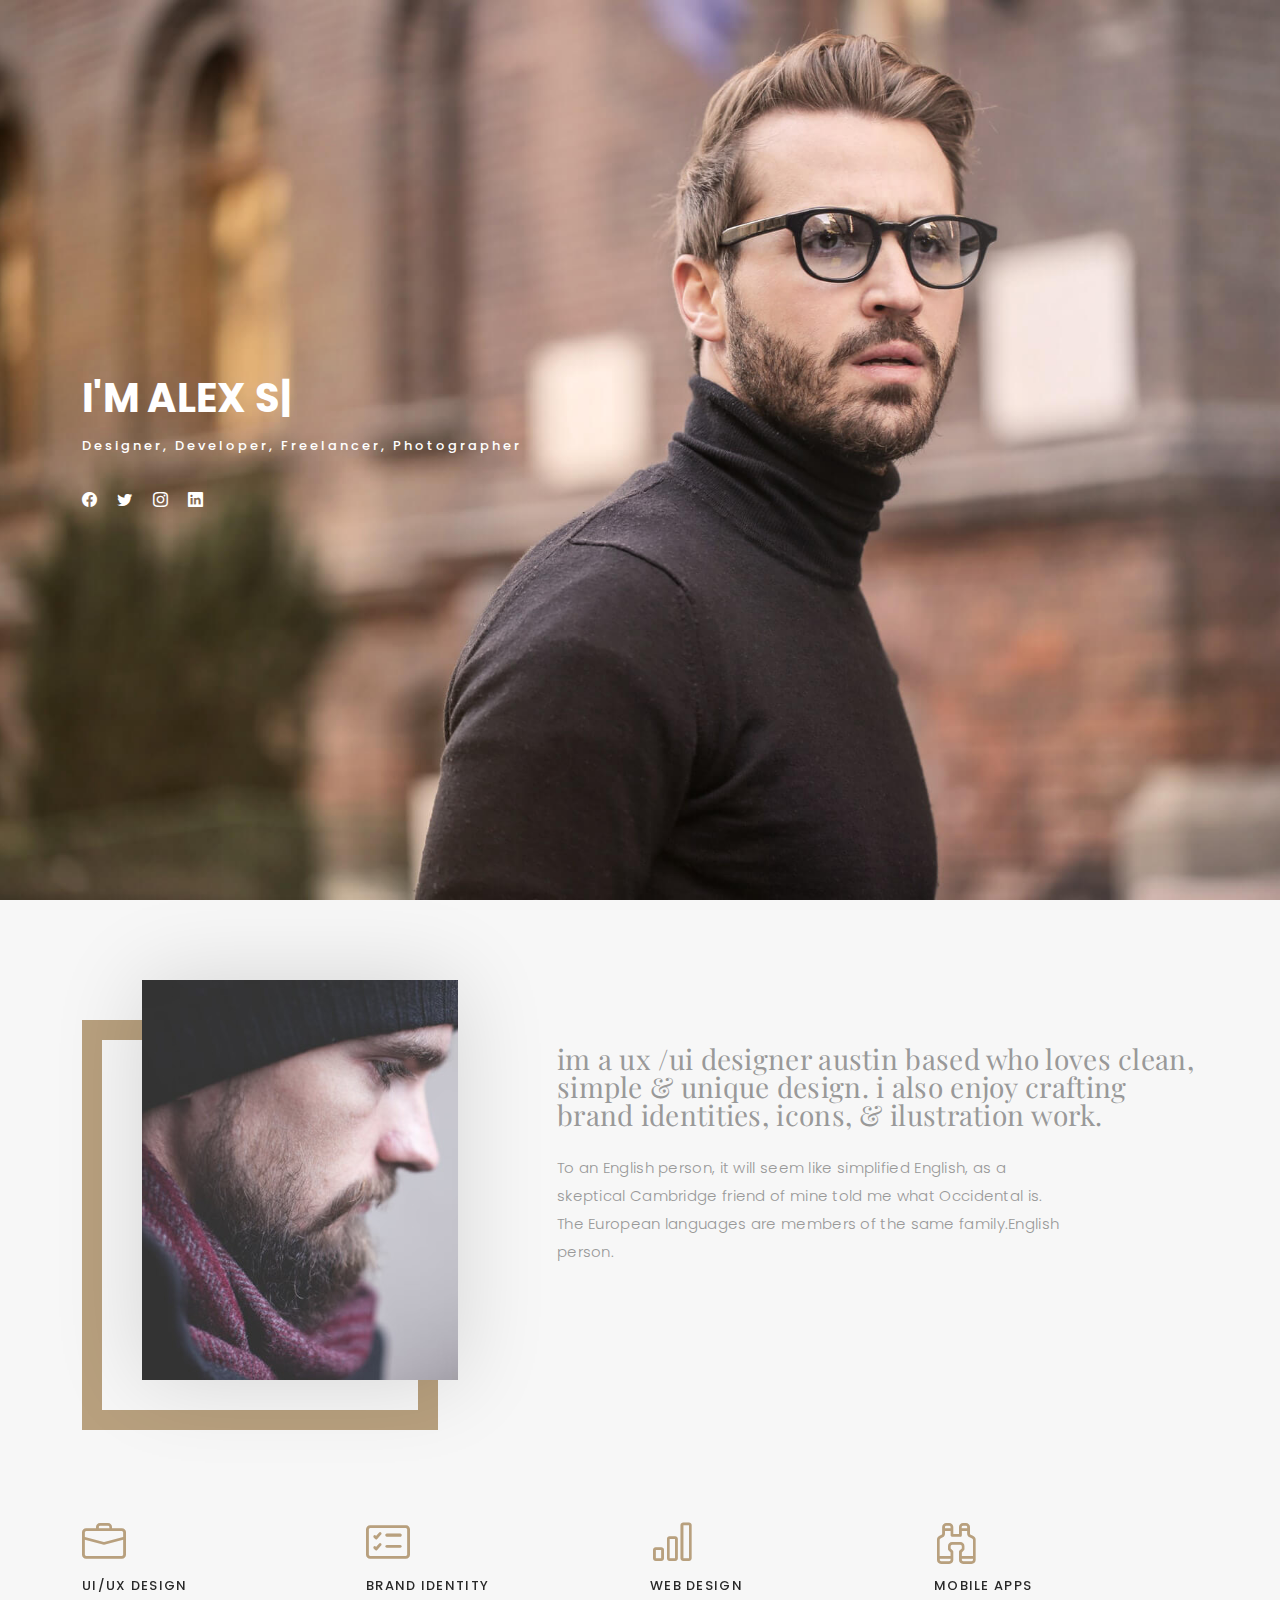
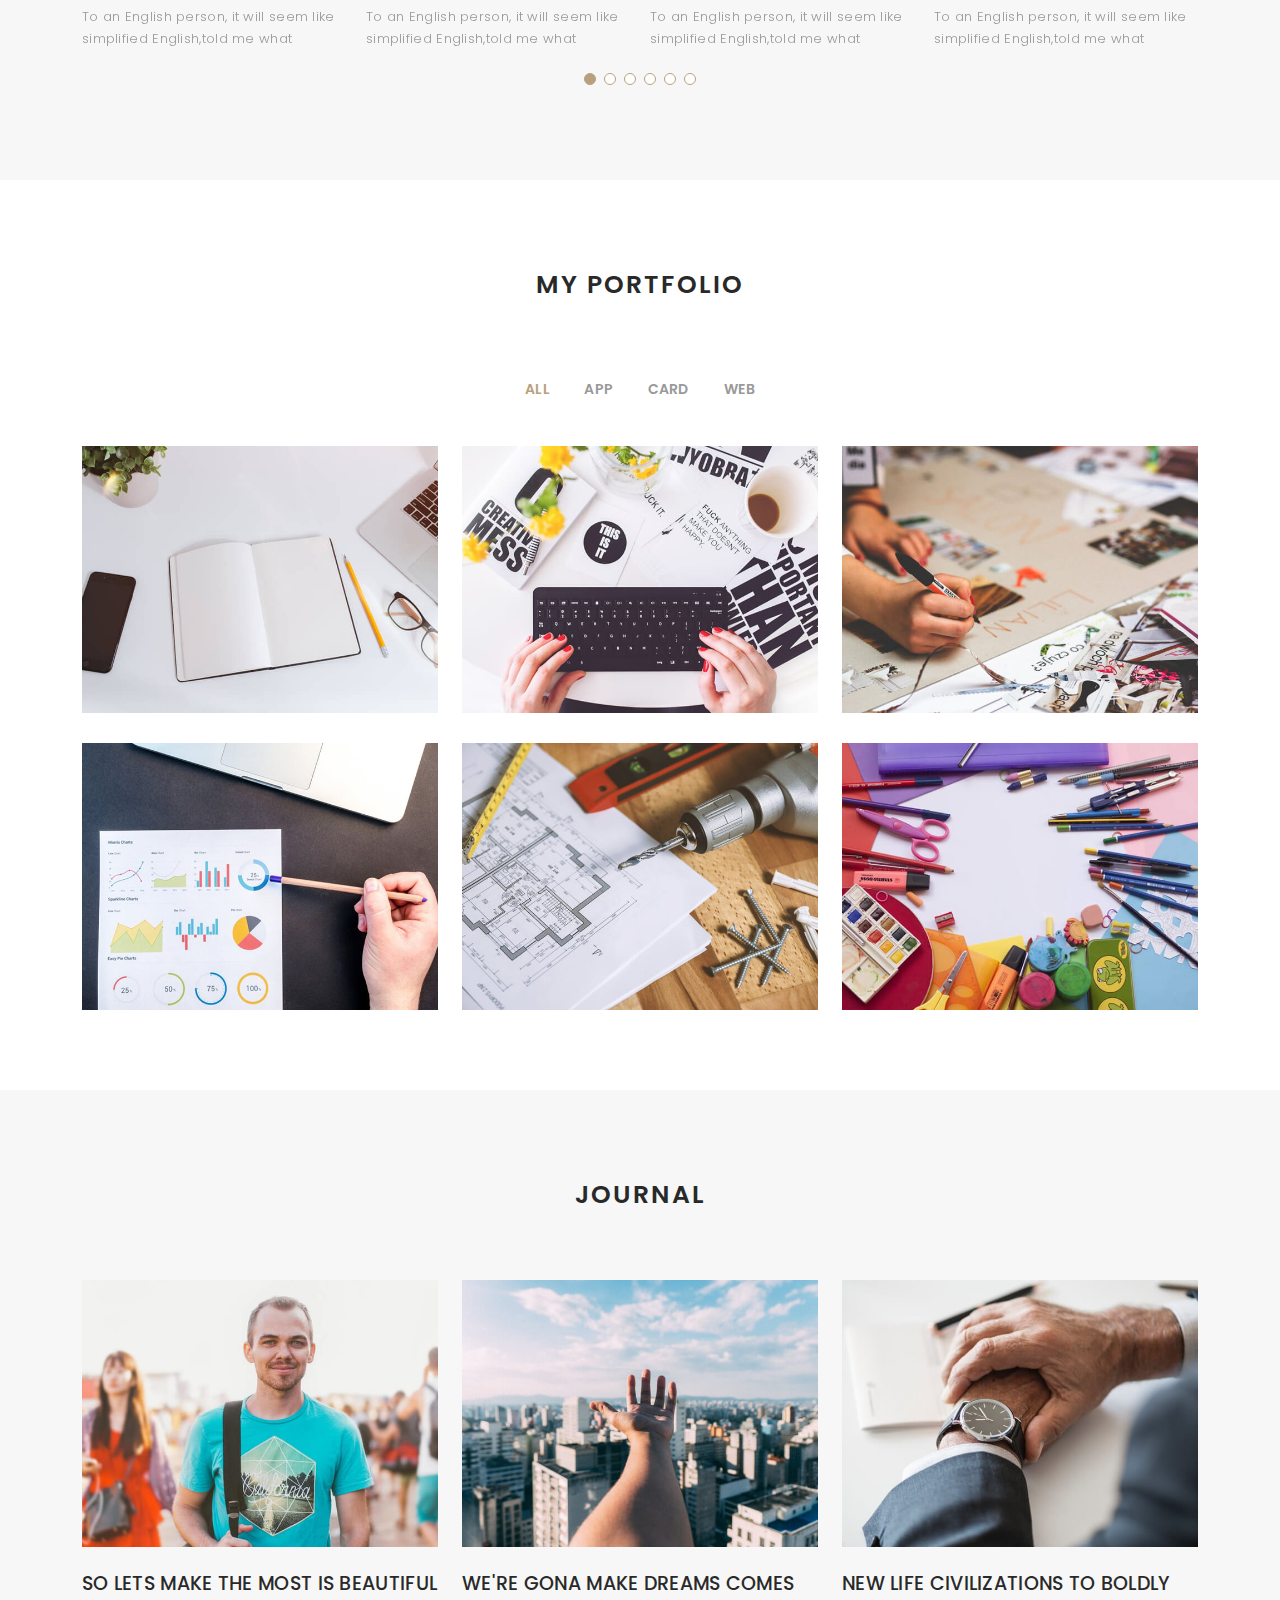
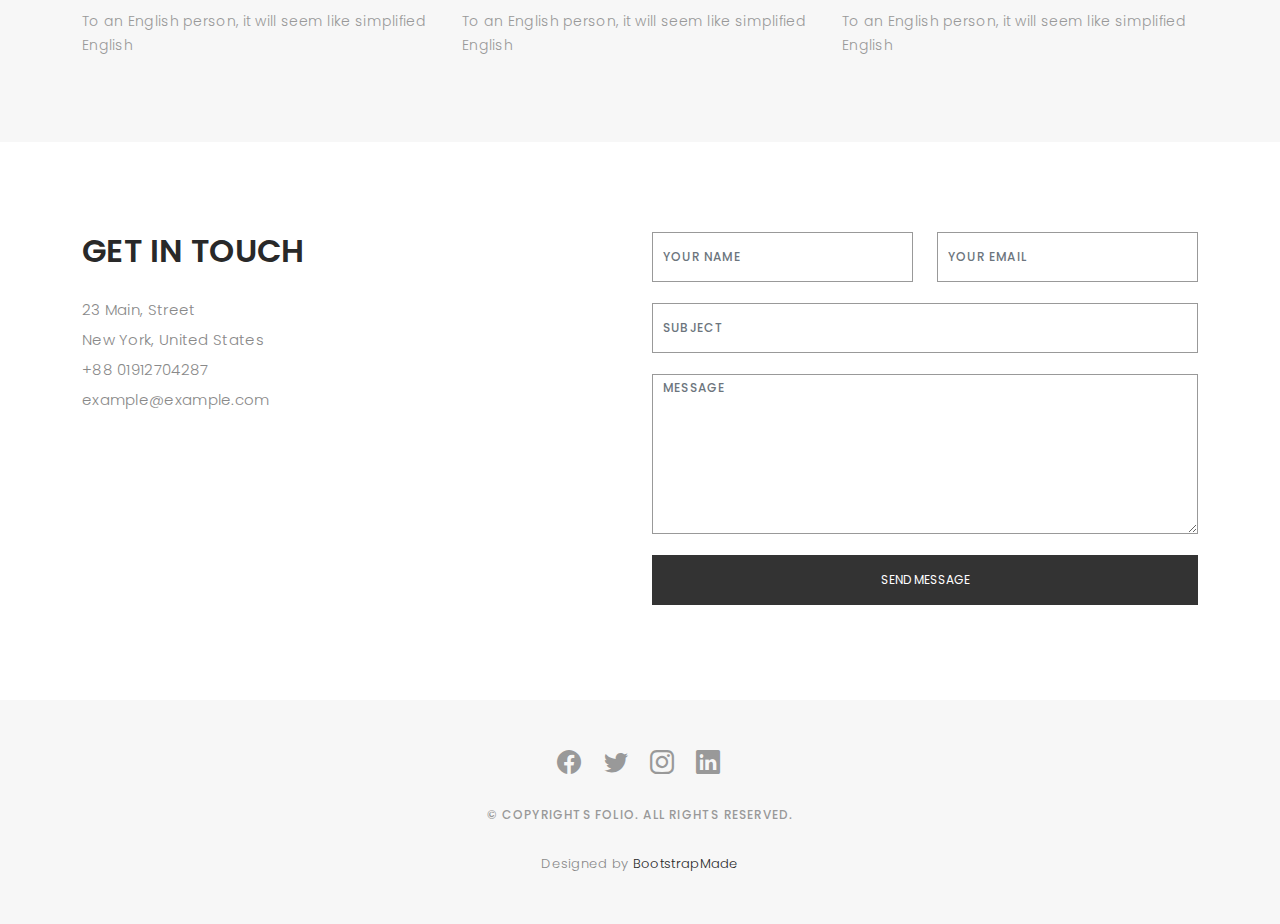
==== index.html @ 9ae38e16 "1.1" ====
<!DOCTYPE html>
<html lang="en">

<head>
  <meta charset="utf-8">
  <meta content="width=device-width, initial-scale=1.0" name="viewport">

  <title>Folio Bootstrap Template - Index</title>
  <meta content="" name="description">
  <meta content="" name="keywords">

  <!-- Favicons -->
  <link href="assets/img/favicon.png" rel="icon">
  <link href="assets/img/apple-touch-icon.png" rel="apple-touch-icon">

  <!-- Google Fonts -->
  <link href="https://fonts.googleapis.com/css?family=Poppins:300,300i,400,400i,500,500i,600,600i,700,700i|Playfair+Display:400,400i,500,500i,600,600i,700,700i,900,900i" rel="stylesheet">

  <!-- Vendor CSS Files -->
  <link href="assets/vendor/bootstrap/css/bootstrap.min.css" rel="stylesheet">
  <link href="assets/vendor/bootstrap-icons/bootstrap-icons.css" rel="stylesheet">
  <link href="assets/vendor/boxicons/css/boxicons.min.css" rel="stylesheet">
  <link href="assets/vendor/glightbox/css/glightbox.min.css" rel="stylesheet">
  <link href="assets/vendor/swiper/swiper-bundle.min.css" rel="stylesheet">

  <!-- Template Main CSS File -->
  <link href="assets/css/style.css" rel="stylesheet">

  <!-- =======================================================
  * Template Name: Folio - v4.9.1
  * Template URL: https://bootstrapmade.com/folio-bootstrap-portfolio-template/
  * Author: BootstrapMade.com
  * License: https://bootstrapmade.com/license/
  ======================================================== -->
</head>

<body>

  <!-- ======= Header ======= -->
  <header id="header" class="fixed-top ">
    <div class="container d-flex align-items-center justify-content-between">

      <a href="index.html" class="logo"><img src="assets/img/logo.png" alt="" class="img-fluid"></a>
      <!-- Uncomment below if you prefer to use an text logo -->
      <!-- <h1 class="logo"><a href="index.html">Folio</a></h1> -->

      <nav id="navbar" class="navbar">
        <ul>
          <li><a class="nav-link scrollto active" href="#hero">Home</a></li>
          <li><a class="nav-link scrollto" href="#about">About</a></li>
          <li><a class="nav-link  scrollto" href="#portfolio">Portfolio</a></li>
          <li><a class="nav-link  scrollto" href="#journal">Blog</a></li>
          <li class="dropdown"><a href="#"><span>Drop Down</span> <i class="bi bi-chevron-down"></i></a>
            <ul>
              <li><a href="#">Drop Down 1</a></li>
              <li class="dropdown"><a href="#"><span>Deep Drop Down</span> <i class="bi bi-chevron-right"></i></a>
                <ul>
                  <li><a href="#">Deep Drop Down 1</a></li>
                  <li><a href="#">Deep Drop Down 2</a></li>
                  <li><a href="#">Deep Drop Down 3</a></li>
                  <li><a href="#">Deep Drop Down 4</a></li>
                  <li><a href="#">Deep Drop Down 5</a></li>
                </ul>
              </li>
              <li><a href="#">Drop Down 2</a></li>
              <li><a href="#">Drop Down 3</a></li>
              <li><a href="#">Drop Down 4</a></li>
            </ul>
          </li>
          <li><a class="nav-link scrollto" href="#contact">Contact</a></li>
        </ul>
        <i class="bi bi-list mobile-nav-toggle"></i>
      </nav><!-- .navbar -->

    </div>
  </header><!-- End Header -->

  <!-- ======= Hero Section ======= -->
  <div id="hero" class="home">

    <div class="container">
      <div class="hero-content">
        <h1>I'm <span class="typed" data-typed-items="Alex Smith, Designer, Developer, Freelancer, Photographer"></span></h1>
        <p>Designer, Developer, Freelancer, Photographer</p>

        <ul class="list-unstyled list-social">
          <li><a href="#"><i class="bi bi-facebook"></i></a></li>
          <li><a href="#"><i class="bi bi-twitter"></i></a></li>
          <li><a href="#"><i class="bi bi-instagram"></i></a></li>
          <li><a href="#"><i class="bi bi-linkedin"></i></a></li>
        </ul>
      </div>
    </div>
  </div><!-- End Hero -->

  <main id="main">

    <!-- ======= About Section ======= -->
    <div id="about" class="paddsection">
      <div class="container">
        <div class="row justify-content-between">

          <div class="col-lg-4 ">
            <div class="div-img-bg">
              <div class="about-img">
                <img src="assets/img/me.jpg" class="img-responsive" alt="me">
              </div>
            </div>
          </div>

          <div class="col-lg-7">
            <div class="about-descr">

              <p class="p-heading">im a ux /ui designer austin based who loves clean, simple & unique design. i also enjoy crafting brand identities, icons, & ilustration work. </p>
              <p class="separator">To an English person, it will seem like simplified English, as a skeptical Cambridge friend of mine told me what Occidental is. The European languages are members of the same family.English person.</p>

            </div>

          </div>
        </div>
      </div>
    </div><!-- End About Section -->

    <!-- ======= Services Section ======= -->
    <div id="services">
      <div class="container">

        <div class="services-slider swiper" data-aos="fade-up" data-aos-delay="100">
          <div class="swiper-wrapper">

            <div class="swiper-slide">
              <div class="services-block">
                <i class="bi bi-briefcase"></i>
                <span>UI/UX DESIGN</span>
                <p class="separator">To an English person, it will seem like simplified English,told me what </p>
              </div>
            </div><!-- End testimonial item -->

            <div class="swiper-slide">
              <div class="services-block">
                <i class="bi bi-card-checklist"></i>
                <span>BRAND IDENTITY</span>
                <p class="separator">To an English person, it will seem like simplified English,told me what </p>
              </div>
            </div><!-- End testimonial item -->

            <div class="swiper-slide">
              <div class="services-block">
                <i class="bi bi-bar-chart"></i>
                <span>WEB DESIGN</span>
                <p class="separator">To an English person, it will seem like simplified English,told me what </p>
              </div>
            </div><!-- End testimonial item -->

            <div class="swiper-slide">
              <div class="services-block">
                <i class="bi bi-binoculars"></i>
                <span>MOBILE APPS</span>
                <p class="separator">To an English person, it will seem like simplified English,told me what </p>
              </div>
            </div><!-- End testimonial item -->

            <div class="swiper-slide">
              <div class="services-block">
                <i class="bi bi-brightness-high"></i>
                <span>Analytics</span>
                <p class="separator">To an English person, it will seem like simplified English,told me what </p>
              </div>
            </div><!-- End testimonial item -->

            <div class="swiper-slide">
              <div class="services-block">
                <i class="bi bi-calendar4-week"></i>
                <span>PHOTOGRAPHY</span>
                <p class="separator">To an English person, it will seem like simplified English,told me what </p>
              </div>
            </div><!-- End testimonial item -->

          </div>
          <div class="swiper-pagination"></div>
        </div>

      </div>

    </div><!-- End Services Section -->

    <!-- ======= Portfolio Section ======= -->
    <div id="portfolio" class="paddsection">

      <div class="container">
        <div class="section-title text-center">
          <h2>My Portfolio</h2>
        </div>
      </div>

      <div class="container">

        <div class="row">
          <div class="col-lg-12 d-flex justify-content-center">
            <ul id="portfolio-flters">
              <li data-filter="*" class="filter-active">All</li>
              <li data-filter=".filter-app">App</li>
              <li data-filter=".filter-card">Card</li>
              <li data-filter=".filter-web">Web</li>
            </ul>
          </div>
        </div>

        <div class="row portfolio-container">

          <div class="col-lg-4 col-md-6 portfolio-item filter-app">
            <img src="assets/img/portfolio/portfolio-1.jpg" class="img-fluid" alt="">
            <div class="portfolio-info">
              <h4>App 1</h4>
              <p>App</p>
              <a href="assets/img/portfolio/portfolio-1.jpg" data-gallery="portfolioGallery" class="portfolio-lightbox preview-link" title="App 1"><i class="bx bx-plus"></i></a>
              <a href="portfolio-details.html" class="details-link" title="More Details"><i class="bx bx-link"></i></a>
            </div>
          </div>

          <div class="col-lg-4 col-md-6 portfolio-item filter-web">
            <img src="assets/img/portfolio/portfolio-2.jpg" class="img-fluid" alt="">
            <div class="portfolio-info">
              <h4>Web 3</h4>
              <p>Web</p>
              <a href="assets/img/portfolio/portfolio-2.jpg" data-gallery="portfolioGallery" class="portfolio-lightbox preview-link" title="Web 3"><i class="bx bx-plus"></i></a>
              <a href="portfolio-details.html" class="details-link" title="More Details"><i class="bx bx-link"></i></a>
            </div>
          </div>

          <div class="col-lg-4 col-md-6 portfolio-item filter-app">
            <img src="assets/img/portfolio/portfolio-3.jpg" class="img-fluid" alt="">
            <div class="portfolio-info">
              <h4>App 2</h4>
              <p>App</p>
              <a href="assets/img/portfolio/portfolio-3.jpg" data-gallery="portfolioGallery" class="portfolio-lightbox preview-link" title="App 2"><i class="bx bx-plus"></i></a>
              <a href="portfolio-details.html" class="details-link" title="More Details"><i class="bx bx-link"></i></a>
            </div>
          </div>

          <div class="col-lg-4 col-md-6 portfolio-item filter-card">
            <img src="assets/img/portfolio/portfolio-4.jpg" class="img-fluid" alt="">
            <div class="portfolio-info">
              <h4>Card 2</h4>
              <p>Card</p>
              <a href="assets/img/portfolio/portfolio-4.jpg" data-gallery="portfolioGallery" class="portfolio-lightbox preview-link" title="Card 2"><i class="bx bx-plus"></i></a>
              <a href="portfolio-details.html" class="details-link" title="More Details"><i class="bx bx-link"></i></a>
            </div>
          </div>

          <div class="col-lg-4 col-md-6 portfolio-item filter-web">
            <img src="assets/img/portfolio/portfolio-5.jpg" class="img-fluid" alt="">
            <div class="portfolio-info">
              <h4>Web 2</h4>
              <p>Web</p>
              <a href="assets/img/portfolio/portfolio-5.jpg" data-gallery="portfolioGallery" class="portfolio-lightbox preview-link" title="Web 2"><i class="bx bx-plus"></i></a>
              <a href="portfolio-details.html" class="details-link" title="More Details"><i class="bx bx-link"></i></a>
            </div>
          </div>

          <div class="col-lg-4 col-md-6 portfolio-item filter-app">
            <img src="assets/img/portfolio/portfolio-6.jpg" class="img-fluid" alt="">
            <div class="portfolio-info">
              <h4>App 3</h4>
              <p>App</p>
              <a href="assets/img/portfolio/portfolio-6.jpg" data-gallery="portfolioGallery" class="portfolio-lightbox preview-link" title="App 3"><i class="bx bx-plus"></i></a>
              <a href="portfolio-details.html" class="details-link" title="More Details"><i class="bx bx-link"></i></a>
            </div>
          </div>

        </div>

      </div>

    </div><!-- End Portfolio Section -->

    <!-- ======= Journal Section ======= -->
    <div id="journal" class="text-left paddsection">

      <div class="container">
        <div class="section-title text-center">
          <h2>journal</h2>
        </div>
      </div>

      <div class="container">
        <div class="journal-block">
          <div class="row">

            <div class="col-lg-4 col-md-6">
              <div class="journal-info">

                <a href="blog-single.html"><img src="assets/img/blog-post-1.jpg" class="img-responsive" alt="img"></a>

                <div class="journal-txt">

                  <h4><a href="blog-single.html">SO LETS MAKE THE MOST IS BEAUTIFUL</a></h4>
                  <p class="separator">To an English person, it will seem like simplified English
                  </p>

                </div>

              </div>
            </div>

            <div class="col-lg-4 col-md-6">
              <div class="journal-info">

                <a href="blog-single.html"><img src="assets/img/blog-post-2.jpg" class="img-responsive" alt="img"></a>

                <div class="journal-txt">

                  <h4><a href="blog-single.html">WE'RE GONA MAKE DREAMS COMES</a></h4>
                  <p class="separator">To an English person, it will seem like simplified English
                  </p>

                </div>

              </div>
            </div>

            <div class="col-lg-4 col-md-6">
              <div class="journal-info">

                <a href="blog-single.html"><img src="assets/img/blog-post-3.jpg" class="img-responsive" alt="img"></a>

                <div class="journal-txt">

                  <h4><a href="blog-single.html">NEW LIFE CIVILIZATIONS TO BOLDLY</a></h4>
                  <p class="separator">To an English person, it will seem like simplified English
                  </p>

                </div>

              </div>
            </div>

          </div>
        </div>
      </div>

    </div><!-- End Journal Section -->

    <!-- ======= Contact Section ======= -->
    <div id="contact" class="paddsection">
      <div class="container">
        <div class="contact-block1">
          <div class="row">

            <div class="col-lg-6">
              <div class="contact-contact">

                <h2 class="mb-30">GET IN TOUCH</h2>

                <ul class="contact-details">
                  <li><span>23 Main, Street</span></li>
                  <li><span>New York, United States</span></li>
                  <li><span>+88 01912704287</span></li>
                  <li><span>example@example.com</span></li>
                </ul>

              </div>
            </div>

            <div class="col-lg-6">
              <form action="forms/contact.php" method="post" role="form" class="php-email-form">
                <div class="row gy-3">

                  <div class="col-lg-6">
                    <div class="form-group contact-block1">
                      <input type="text" name="name" class="form-control" id="name" placeholder="Your Name" required>
                    </div>
                  </div>

                  <div class="col-lg-6">
                    <div class="form-group">
                      <input type="email" class="form-control" name="email" id="email" placeholder="Your Email" required>
                    </div>
                  </div>

                  <div class="col-lg-12">
                    <div class="form-group">
                      <input type="text" class="form-control" name="subject" id="subject" placeholder="Subject" required>
                    </div>
                  </div>

                  <div class="col-lg-12">
                    <div class="form-group">
                      <textarea class="form-control" name="message" placeholder="Message" required></textarea>
                    </div>
                  </div>

                  <div class="col-lg-12">
                    <div class="loading">Loading</div>
                    <div class="error-message"></div>
                    <div class="sent-message">Your message has been sent. Thank you!</div>
                  </div>

                  <div class="mt-0">
                    <input type="submit" class="btn btn-defeault btn-send" value="Send message">
                  </div>

                </div>
              </form>
            </div>
          </div>
        </div>
      </div>
    </div><!-- End Contact Section -->

  </main><!-- End #main -->

  <!-- ======= Footer ======= -->
  <div id="footer" class="text-center">
    <div class="container">
      <div class="socials-media text-center">

        <ul class="list-unstyled">
          <li><a href="#"><i class="bi bi-facebook"></i></a></li>
          <li><a href="#"><i class="bi bi-twitter"></i></a></li>
          <li><a href="#"><i class="bi bi-instagram"></i></a></li>
          <li><a href="#"><i class="bi bi-linkedin"></i></a></li>
        </ul>

      </div>

      <p>&copy; Copyrights Folio. All rights reserved.</p>

      <div class="credits">
        <!--
        All the links in the footer should remain intact.
        You can delete the links only if you purchased the pro version.
        Licensing information: https://bootstrapmade.com/license/
        Purchase the pro version with working PHP/AJAX contact form: https://bootstrapmade.com/buy/?theme=Folio
      -->
        Designed by <a href="https://bootstrapmade.com/">BootstrapMade</a>
      </div>

    </div>
  </div><!-- End Footer -->

  <a href="#" class="back-to-top d-flex align-items-center justify-content-center"><i class="bi bi-arrow-up-short"></i></a>

  <!-- Vendor JS Files -->
  <script src="assets/vendor/bootstrap/js/bootstrap.bundle.min.js"></script>
  <script src="assets/vendor/glightbox/js/glightbox.min.js"></script>
  <script src="assets/vendor/isotope-layout/isotope.pkgd.min.js"></script>
  <script src="assets/vendor/swiper/swiper-bundle.min.js"></script>
  <script src="assets/vendor/typed.js/typed.min.js"></script>
  <script src="assets/vendor/php-email-form/validate.js"></script>

  <!-- Template Main JS File -->
  <script src="assets/js/main.js"></script>

</body>

</html>
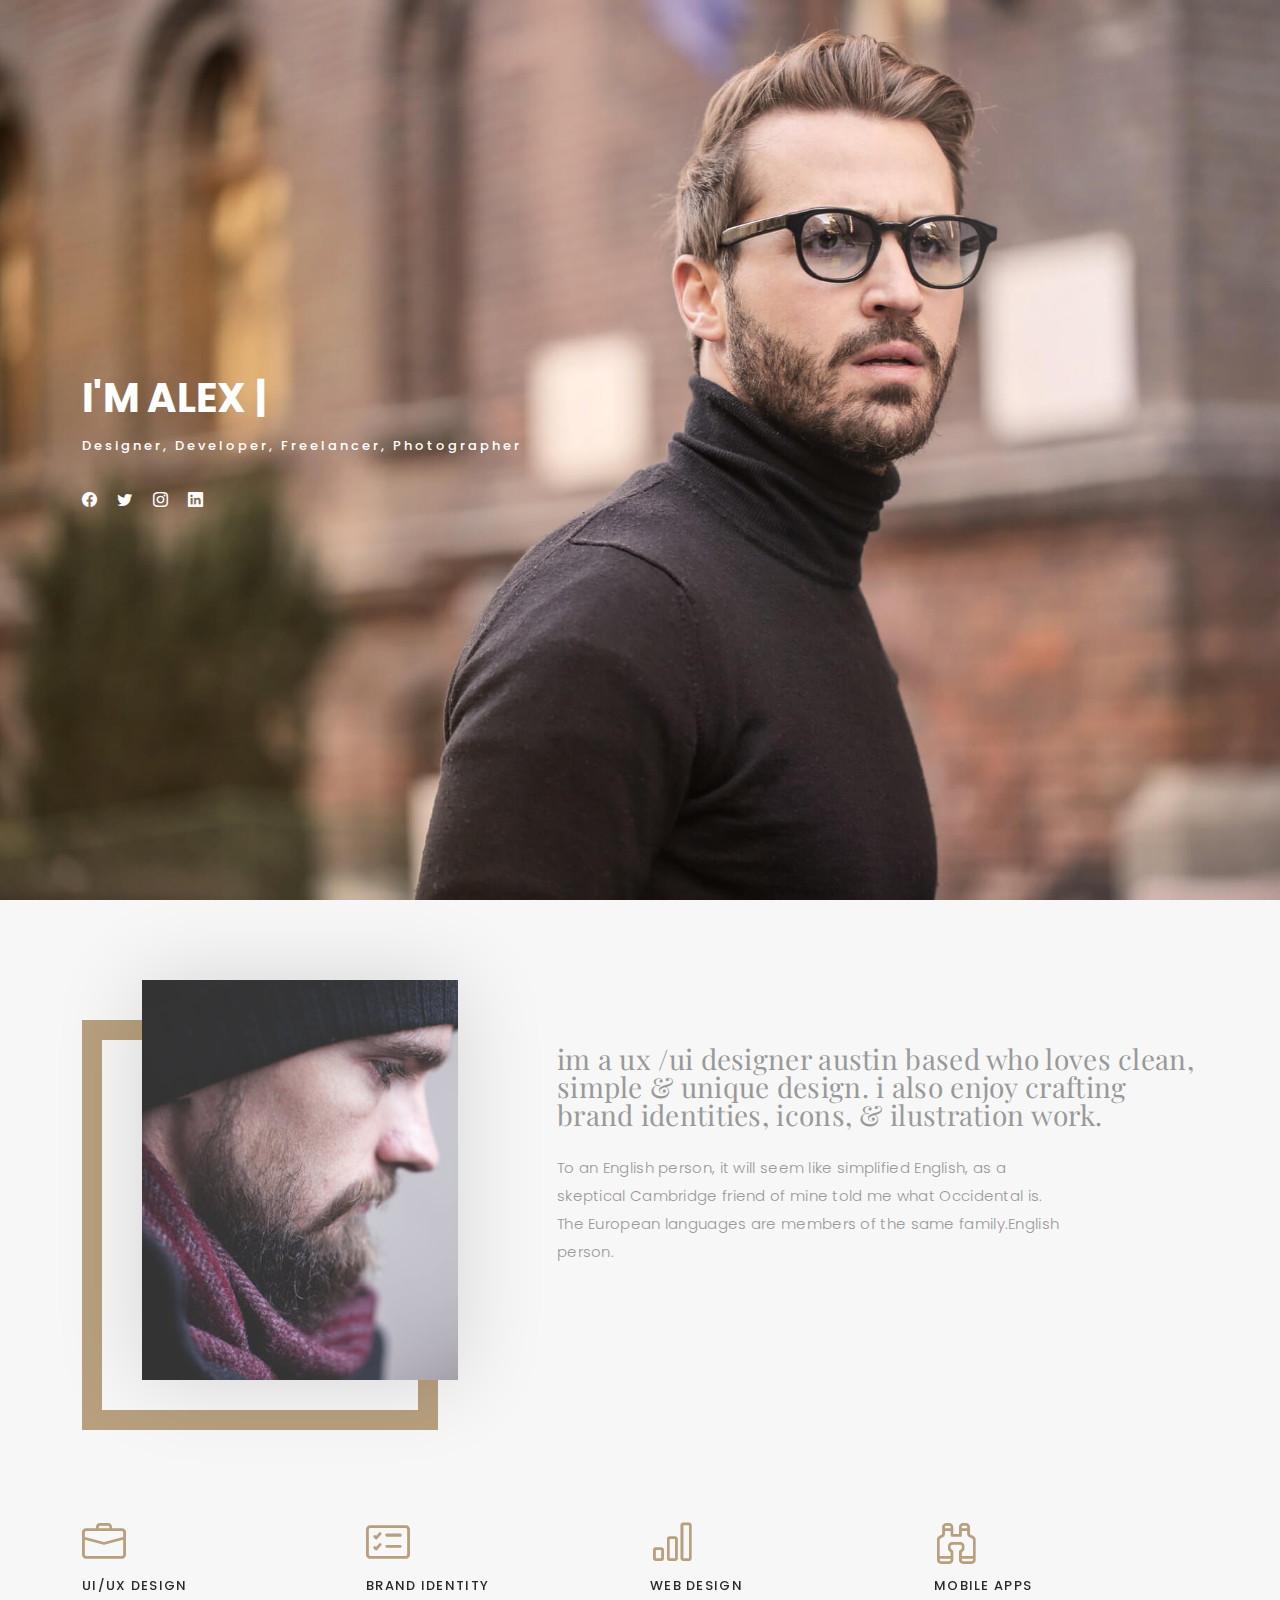
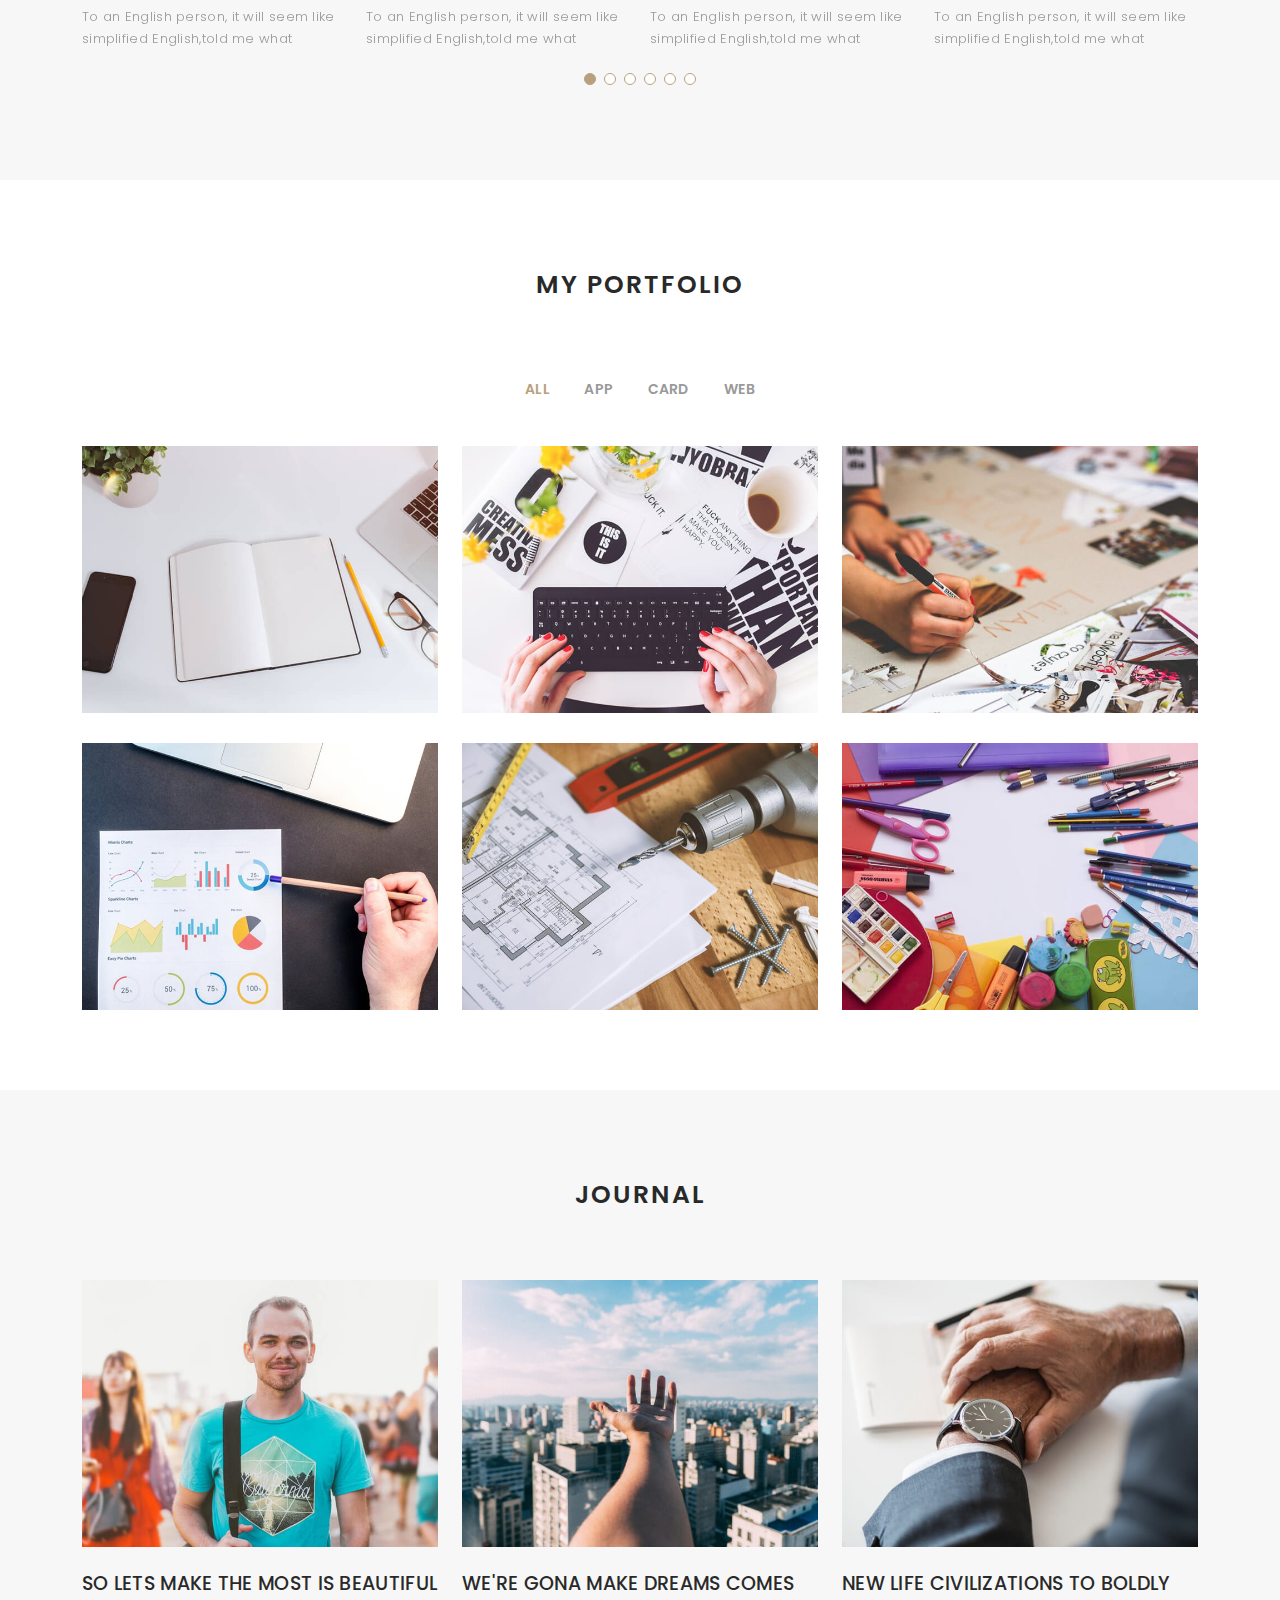
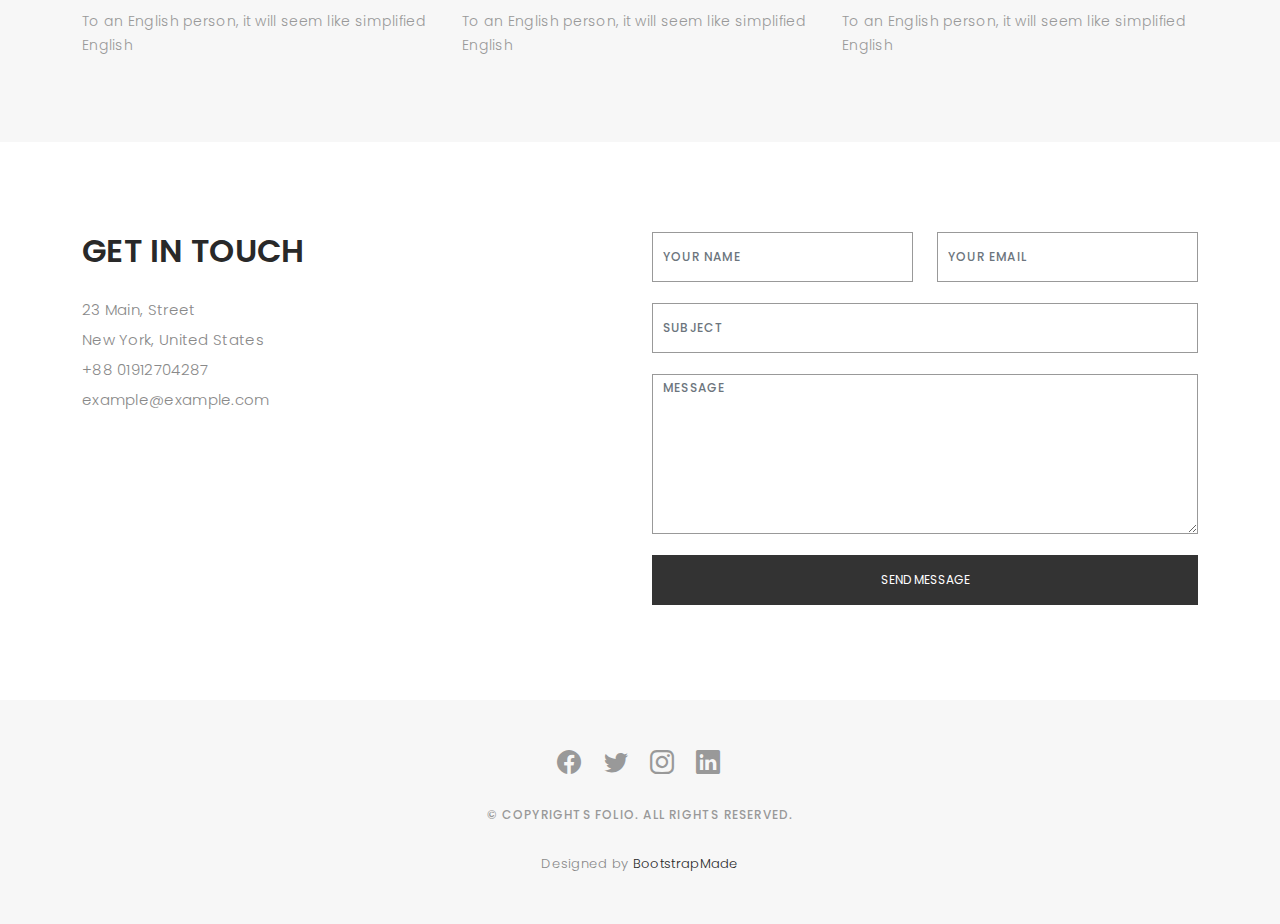
==== commit d7f6dbb2: "fb added just small change" ====
--- a/index.html
+++ b/index.html
@@ -5,7 +5,7 @@
   <meta charset="utf-8">
   <meta content="width=device-width, initial-scale=1.0" name="viewport">
 
-  <title>Folio Bootstrap Template - Index</title>
+  <title>Nicolas Bialek</title>
   <meta content="" name="description">
   <meta content="" name="keywords">
 
@@ -25,13 +25,6 @@
 
   <!-- Template Main CSS File -->
   <link href="assets/css/style.css" rel="stylesheet">
-
-  <!-- =======================================================
-  * Template Name: Folio - v4.9.1
-  * Template URL: https://bootstrapmade.com/folio-bootstrap-portfolio-template/
-  * Author: BootstrapMade.com
-  * License: https://bootstrapmade.com/license/
-  ======================================================== -->
 </head>
 
 <body>
@@ -84,7 +77,7 @@
         <p>Designer, Developer, Freelancer, Photographer</p>
 
         <ul class="list-unstyled list-social">
-          <li><a href="#"><i class="bi bi-facebook"></i></a></li>
+          <li><a href="https://www.facebook.com/nicolasbialek06"><i class="bi bi-facebook"></i></a></li>
           <li><a href="#"><i class="bi bi-twitter"></i></a></li>
           <li><a href="#"><i class="bi bi-instagram"></i></a></li>
           <li><a href="#"><i class="bi bi-linkedin"></i></a></li>
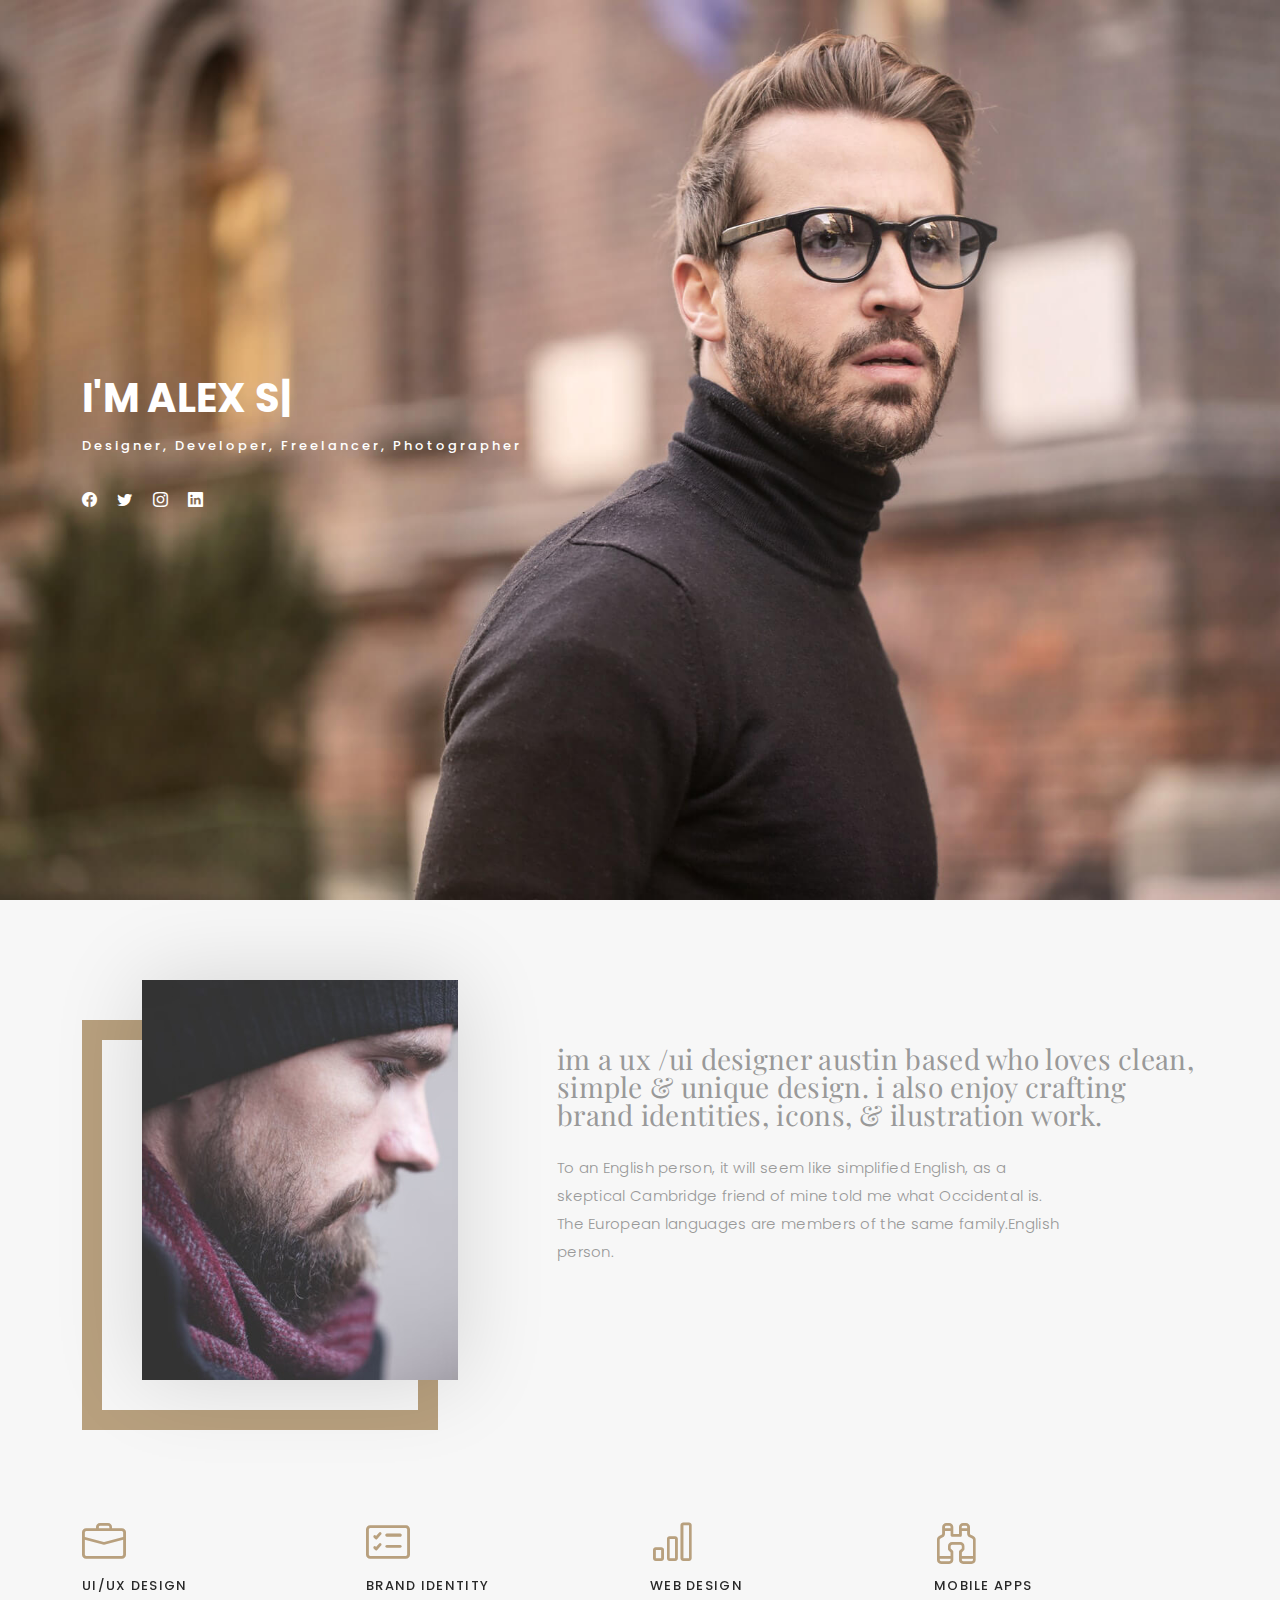
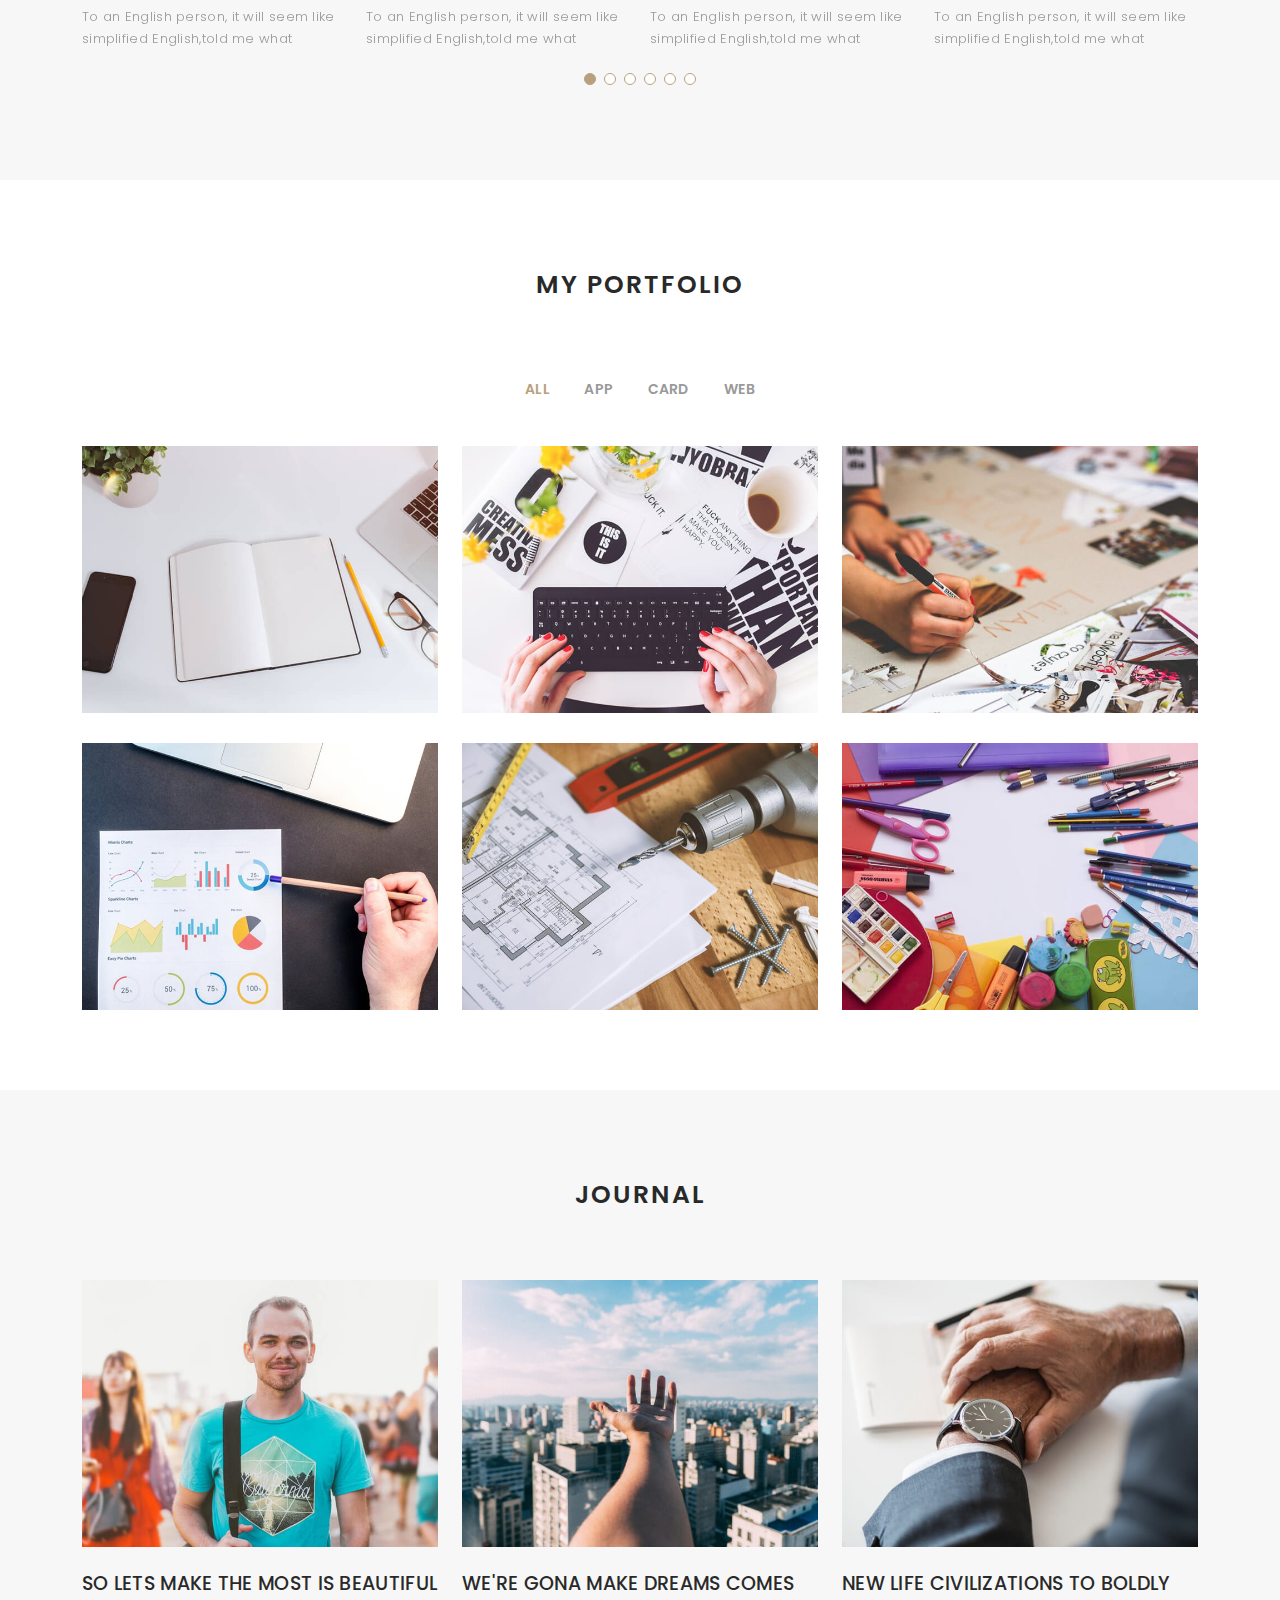
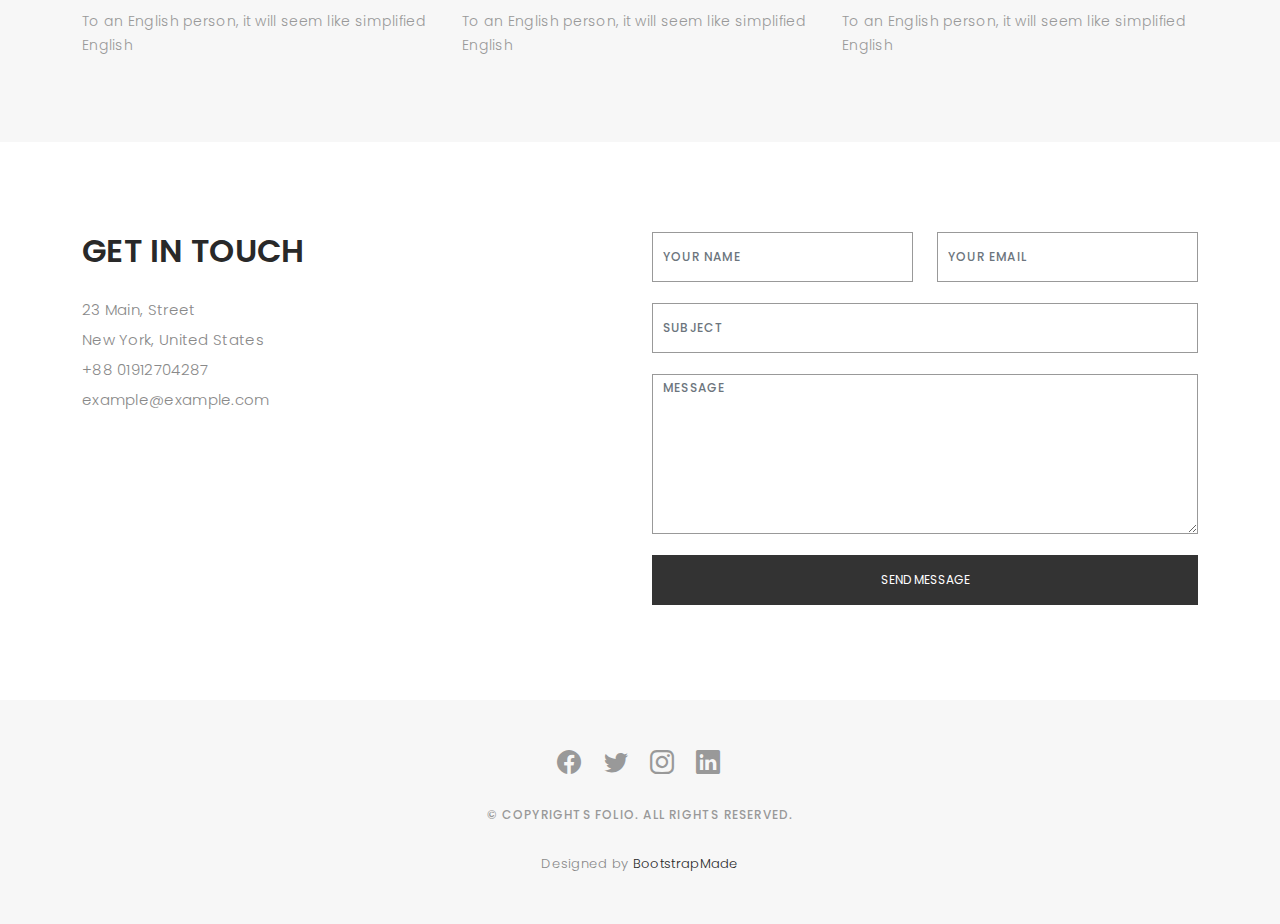
==== commit f6286082: "tech errors" ====
--- a/index.html
+++ b/index.html
@@ -77,10 +77,10 @@
         <p>Designer, Developer, Freelancer, Photographer</p>
 
         <ul class="list-unstyled list-social">
-          <li><a href="https://www.facebook.com/nicolasbialek06"><i class="bi bi-facebook"></i></a></li>
-          <li><a href="#"><i class="bi bi-twitter"></i></a></li>
-          <li><a href="#"><i class="bi bi-instagram"></i></a></li>
-          <li><a href="#"><i class="bi bi-linkedin"></i></a></li>
+          <li><a href="https://www.facebook.com/nicolasbialek06" target="_blank"><i class="bi bi-facebook"></i></a></li>
+          <li><a href="#" target="_blank"><i class="bi bi-twitter"></i></a></li>
+          <li><a href="#" target="_blank"><i class="bi bi-instagram"></i></a></li>
+          <li><a href="#" target="_blank"><i class="bi bi-linkedin"></i></a></li>
         </ul>
       </div>
     </div>
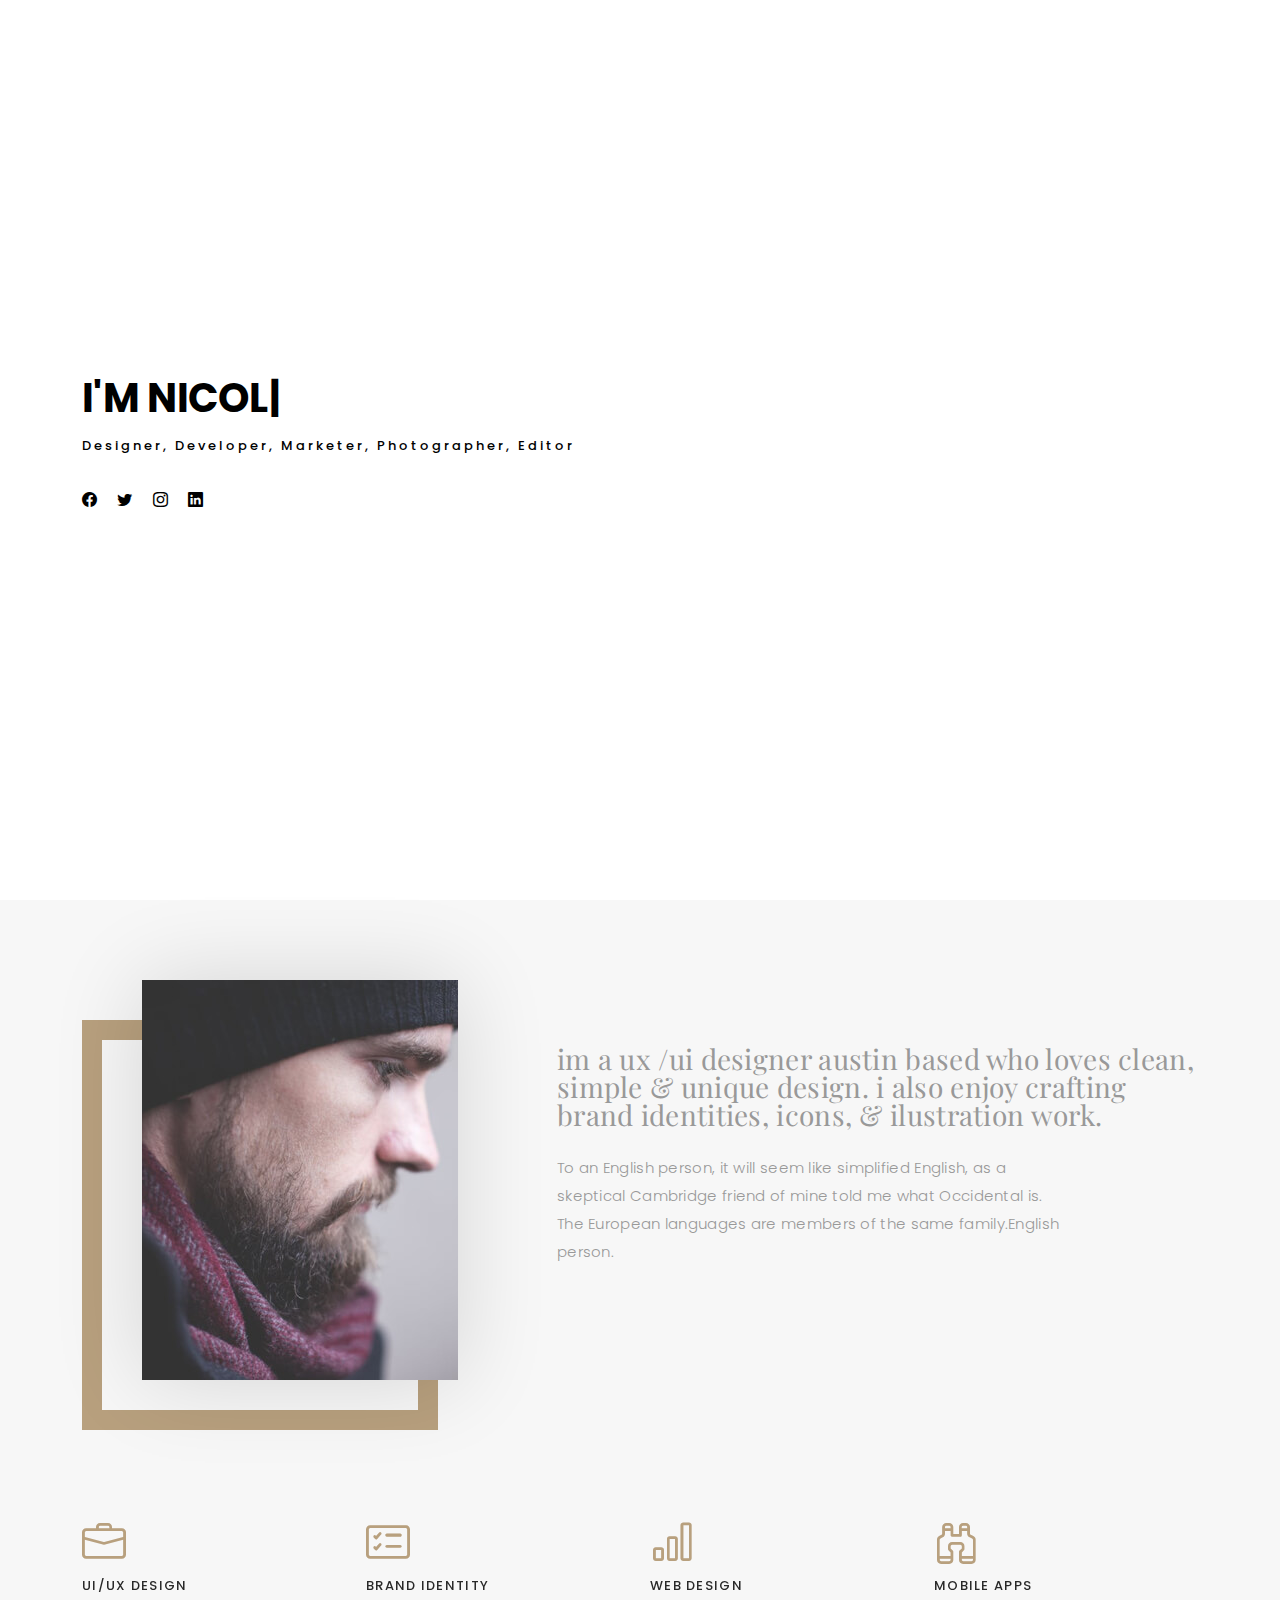
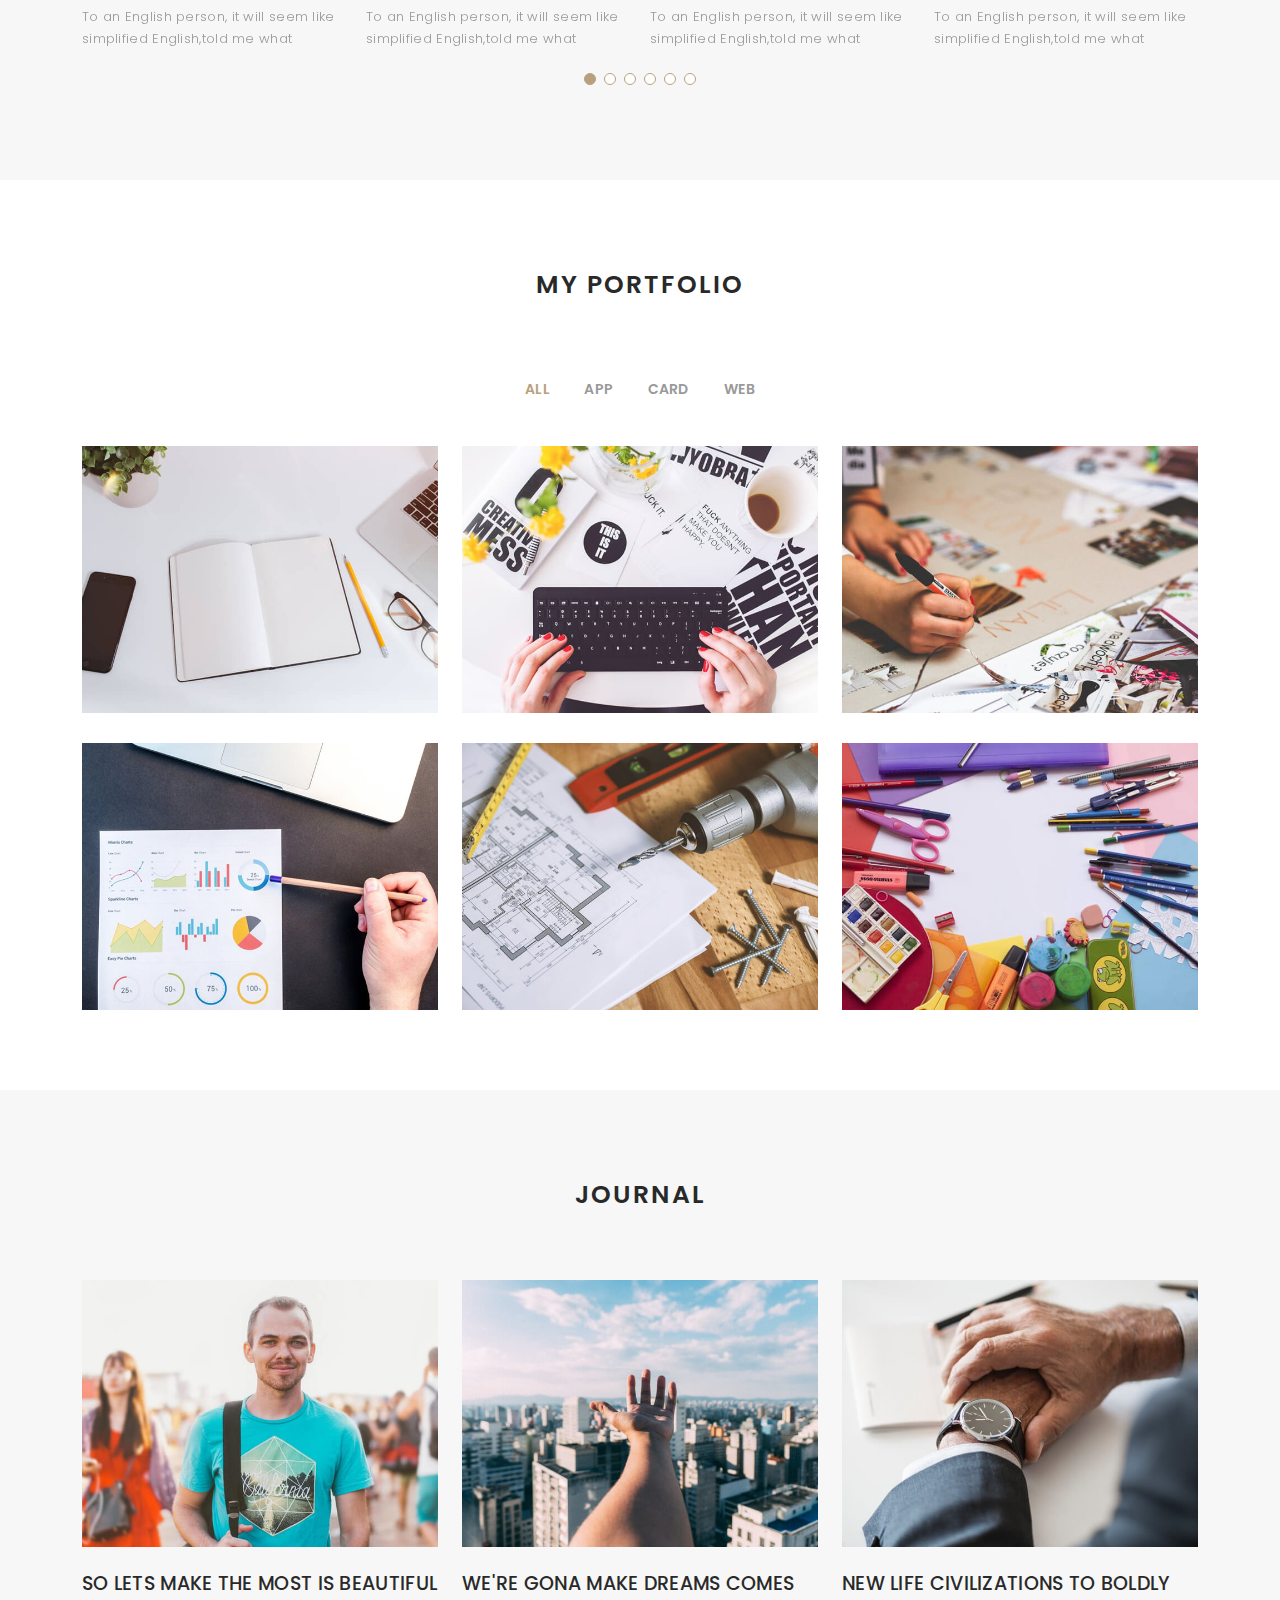
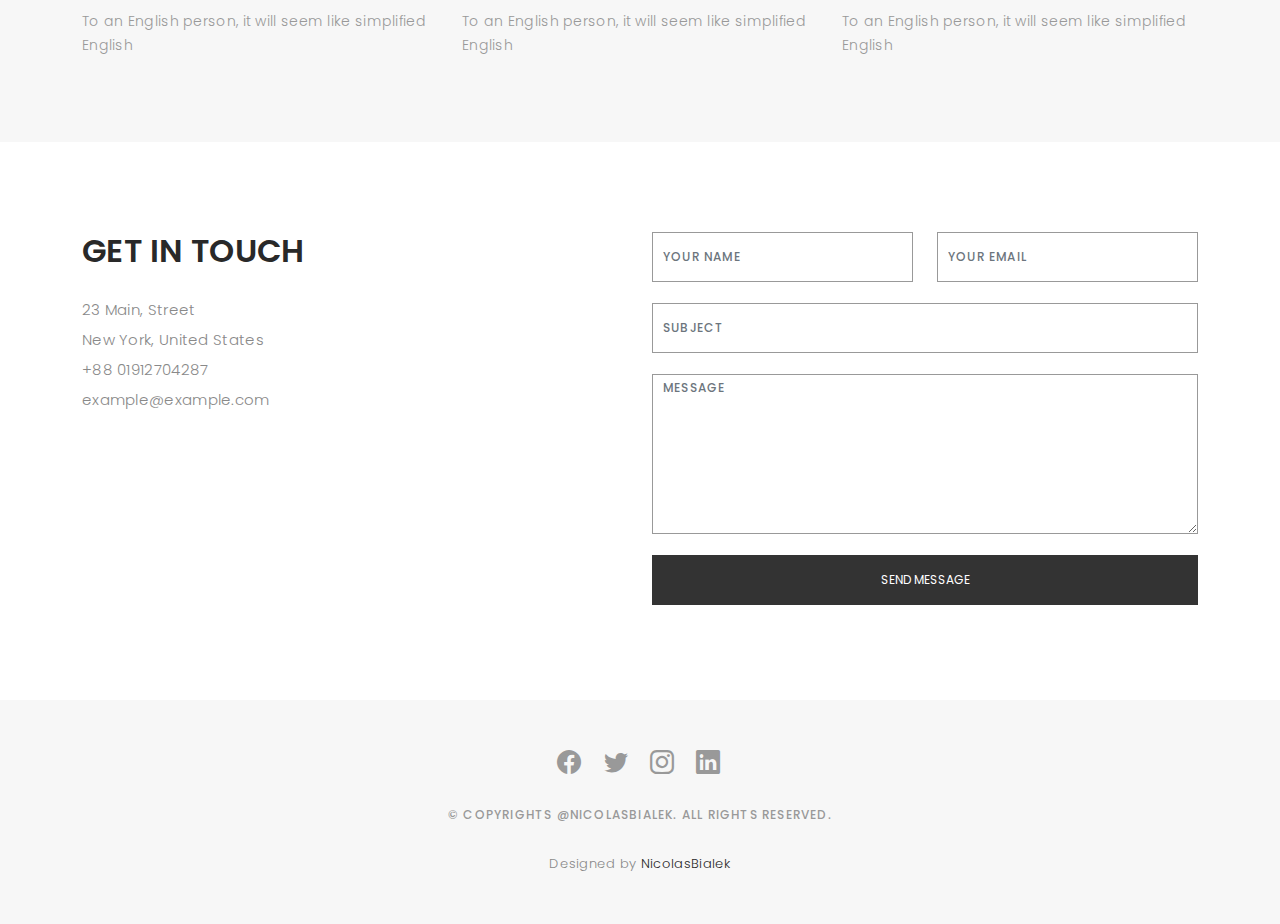
==== commit 273eccfa: "1.3" ====
--- a/index.html
+++ b/index.html
@@ -10,7 +10,7 @@
   <meta content="" name="keywords">
 
   <!-- Favicons -->
-  <link href="assets/img/favicon.png" rel="icon">
+  <link href="" rel="icon">
   <link href="assets/img/apple-touch-icon.png" rel="apple-touch-icon">
 
   <!-- Google Fonts -->
@@ -33,7 +33,7 @@
   <header id="header" class="fixed-top ">
     <div class="container d-flex align-items-center justify-content-between">
 
-      <a href="index.html" class="logo"><img src="assets/img/logo.png" alt="" class="img-fluid"></a>
+      <a href="index.html" class="logo"><img src="assets/img/github website.png" alt="" class="img-fluid"></a>
       <!-- Uncomment below if you prefer to use an text logo -->
       <!-- <h1 class="logo"><a href="index.html">Folio</a></h1> -->
 
@@ -73,14 +73,14 @@
 
     <div class="container">
       <div class="hero-content">
-        <h1>I'm <span class="typed" data-typed-items="Alex Smith, Designer, Developer, Freelancer, Photographer"></span></h1>
-        <p>Designer, Developer, Freelancer, Photographer</p>
+        <h1>I'm <span class="typed" data-typed-items="Nicolas Bialek, Designer, Developer, Marketer, Photographer, Editor"></span></h1>
+        <p>Designer, Developer, Marketer, Photographer, Editor</p>
 
         <ul class="list-unstyled list-social">
           <li><a href="https://www.facebook.com/nicolasbialek06" target="_blank"><i class="bi bi-facebook"></i></a></li>
-          <li><a href="#" target="_blank"><i class="bi bi-twitter"></i></a></li>
-          <li><a href="#" target="_blank"><i class="bi bi-instagram"></i></a></li>
-          <li><a href="#" target="_blank"><i class="bi bi-linkedin"></i></a></li>
+          <li><a href="twitter.com" target="_blank""><i class="bi bi-twitter"></i></a></li>
+          <li><a href="instagram.com" target="_blank""><i class="bi bi-instagram"></i></a></li>
+          <li><a href="linkedin.com"  target="_blank""><i class="bi bi-linkedin"></i></a></li>
         </ul>
       </div>
     </div>
@@ -417,16 +417,10 @@
 
       </div>
 
-      <p>&copy; Copyrights Folio. All rights reserved.</p>
+      <p>&copy; Copyrights @NicolasBialek. All rights reserved.</p>
 
       <div class="credits">
-        <!--
-        All the links in the footer should remain intact.
-        You can delete the links only if you purchased the pro version.
-        Licensing information: https://bootstrapmade.com/license/
-        Purchase the pro version with working PHP/AJAX contact form: https://bootstrapmade.com/buy/?theme=Folio
-      -->
-        Designed by <a href="https://bootstrapmade.com/">BootstrapMade</a>
+        Designed by <a href="https://github.com/NicolasBialek">NicolasBialek</a>
       </div>
 
     </div>
--- a/assets/css/style.css
+++ b/assets/css/style.css
@@ -1,10 +1,3 @@
-/**
-* Template Name: Folio - v4.9.1
-* Template URL: https://bootstrapmade.com/folio-bootstrap-portfolio-template/
-* Author: BootstrapMade.com
-* License: https://bootstrapmade.com/license/
-*/
-
 /*--------------------------------------------------------------
 # General
 --------------------------------------------------------------*/
@@ -448,7 +441,7 @@
 # Hero
 --------------------------------------------------------------*/
 #hero {
-  background: url("../img/home-bg.jpg") repeat scroll center center/cover;
+  background: url("../img/home-photo-bg.png") repeat scroll center center/cover;
   height: 100vh;
   width: 100%;
 }
@@ -467,7 +460,7 @@
   font-weight: 700;
   margin-bottom: 10px;
   text-transform: uppercase;
-  color: #fff;
+  color: rgb(0, 0, 0);
 }
 
 .hero-content p {
@@ -476,7 +469,7 @@
   margin-top: 0;
   margin-bottom: 30px;
   text-transform: capitalize;
-  color: #fff;
+  color: rgb(0, 0, 0);
   font-weight: 500;
 }
 
@@ -486,7 +479,7 @@
 }
 
 .hero-content .list-social li i {
-  color: #fff;
+  color: rgb(0, 0, 0);
   font-size: 15px;
 }
 
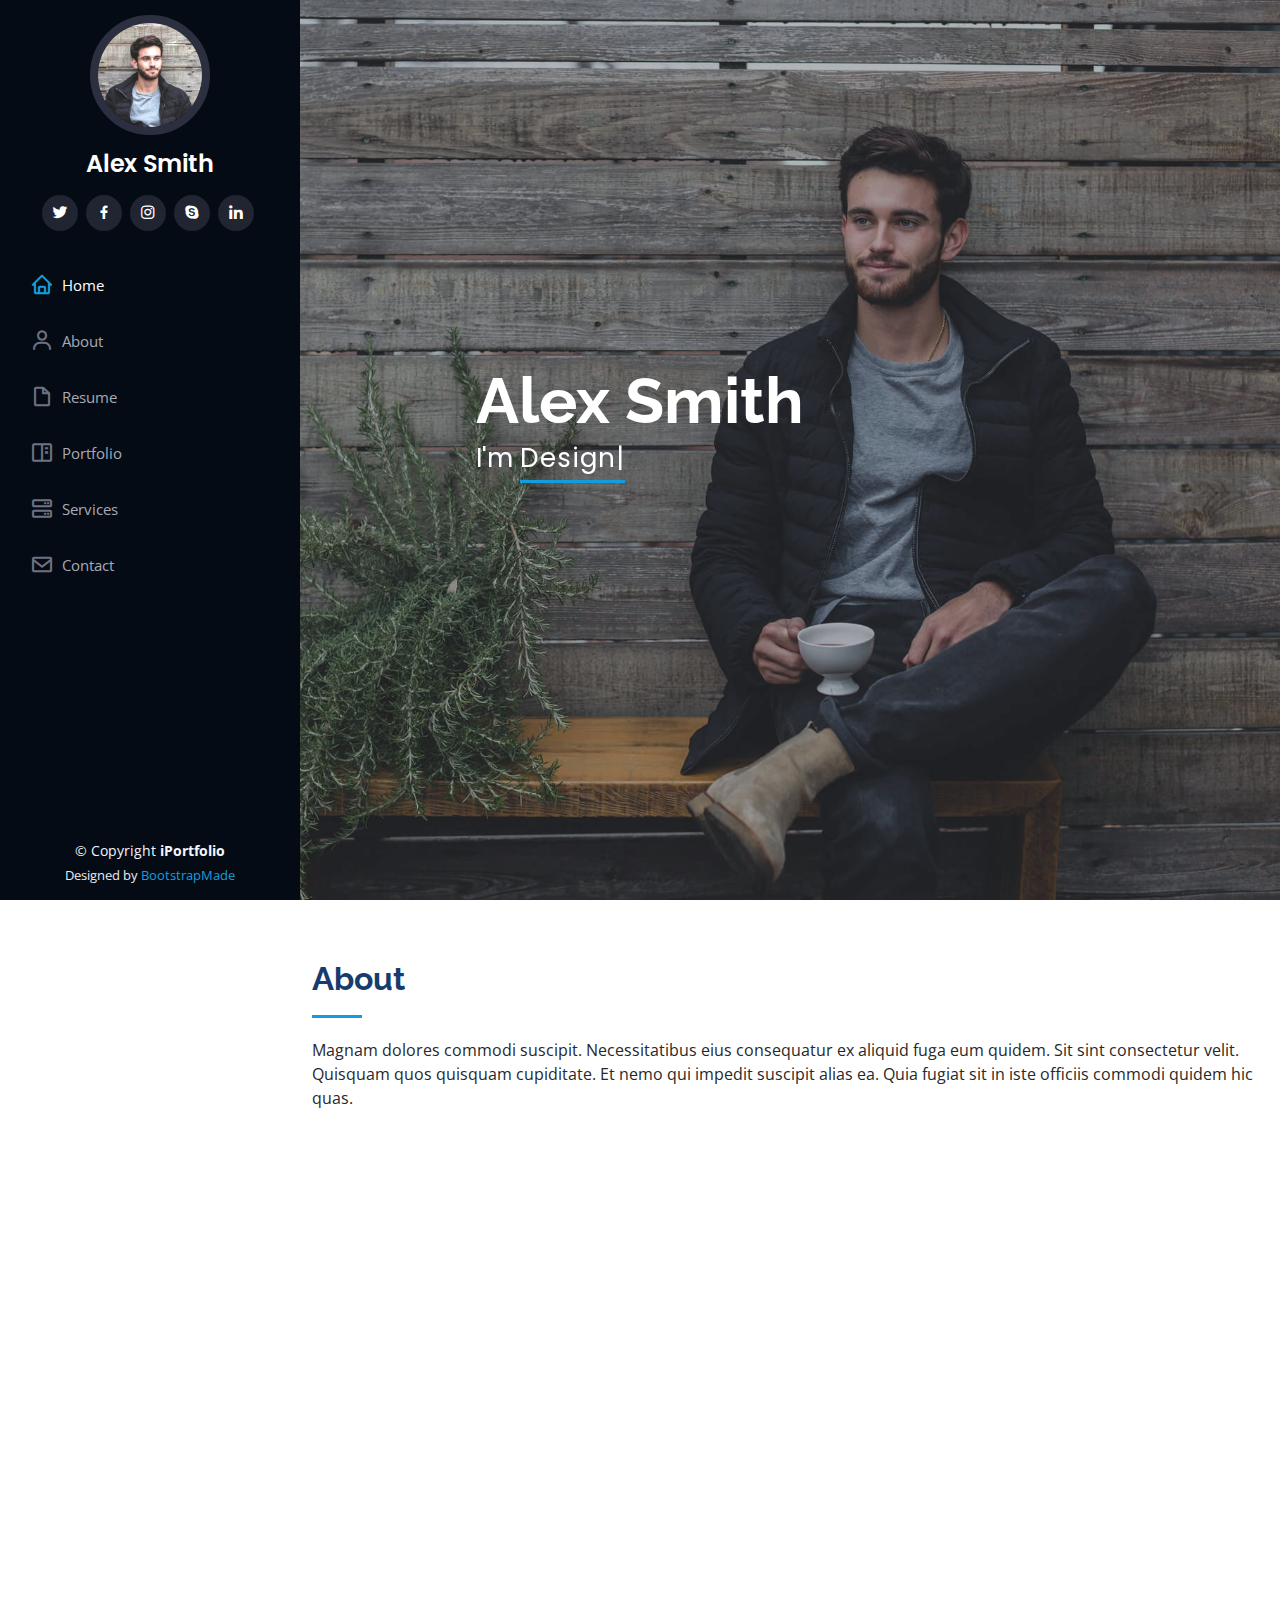
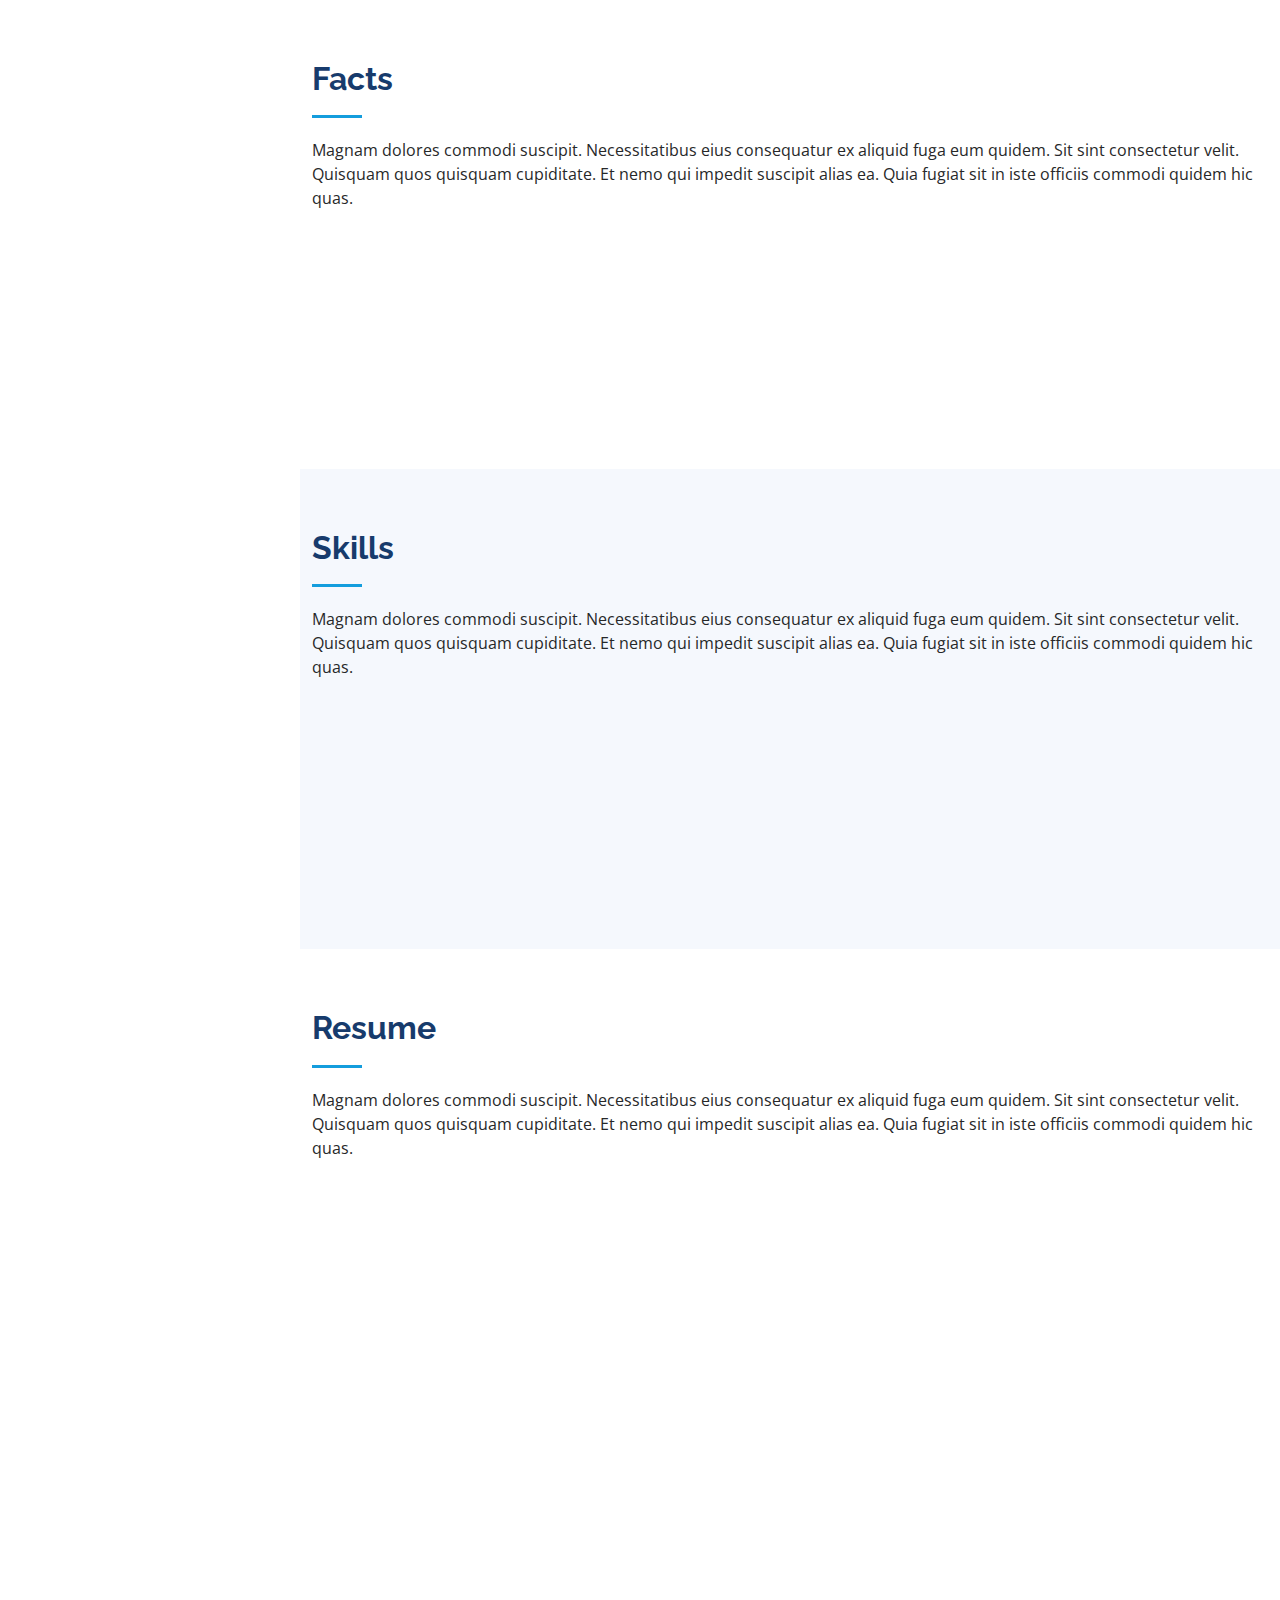
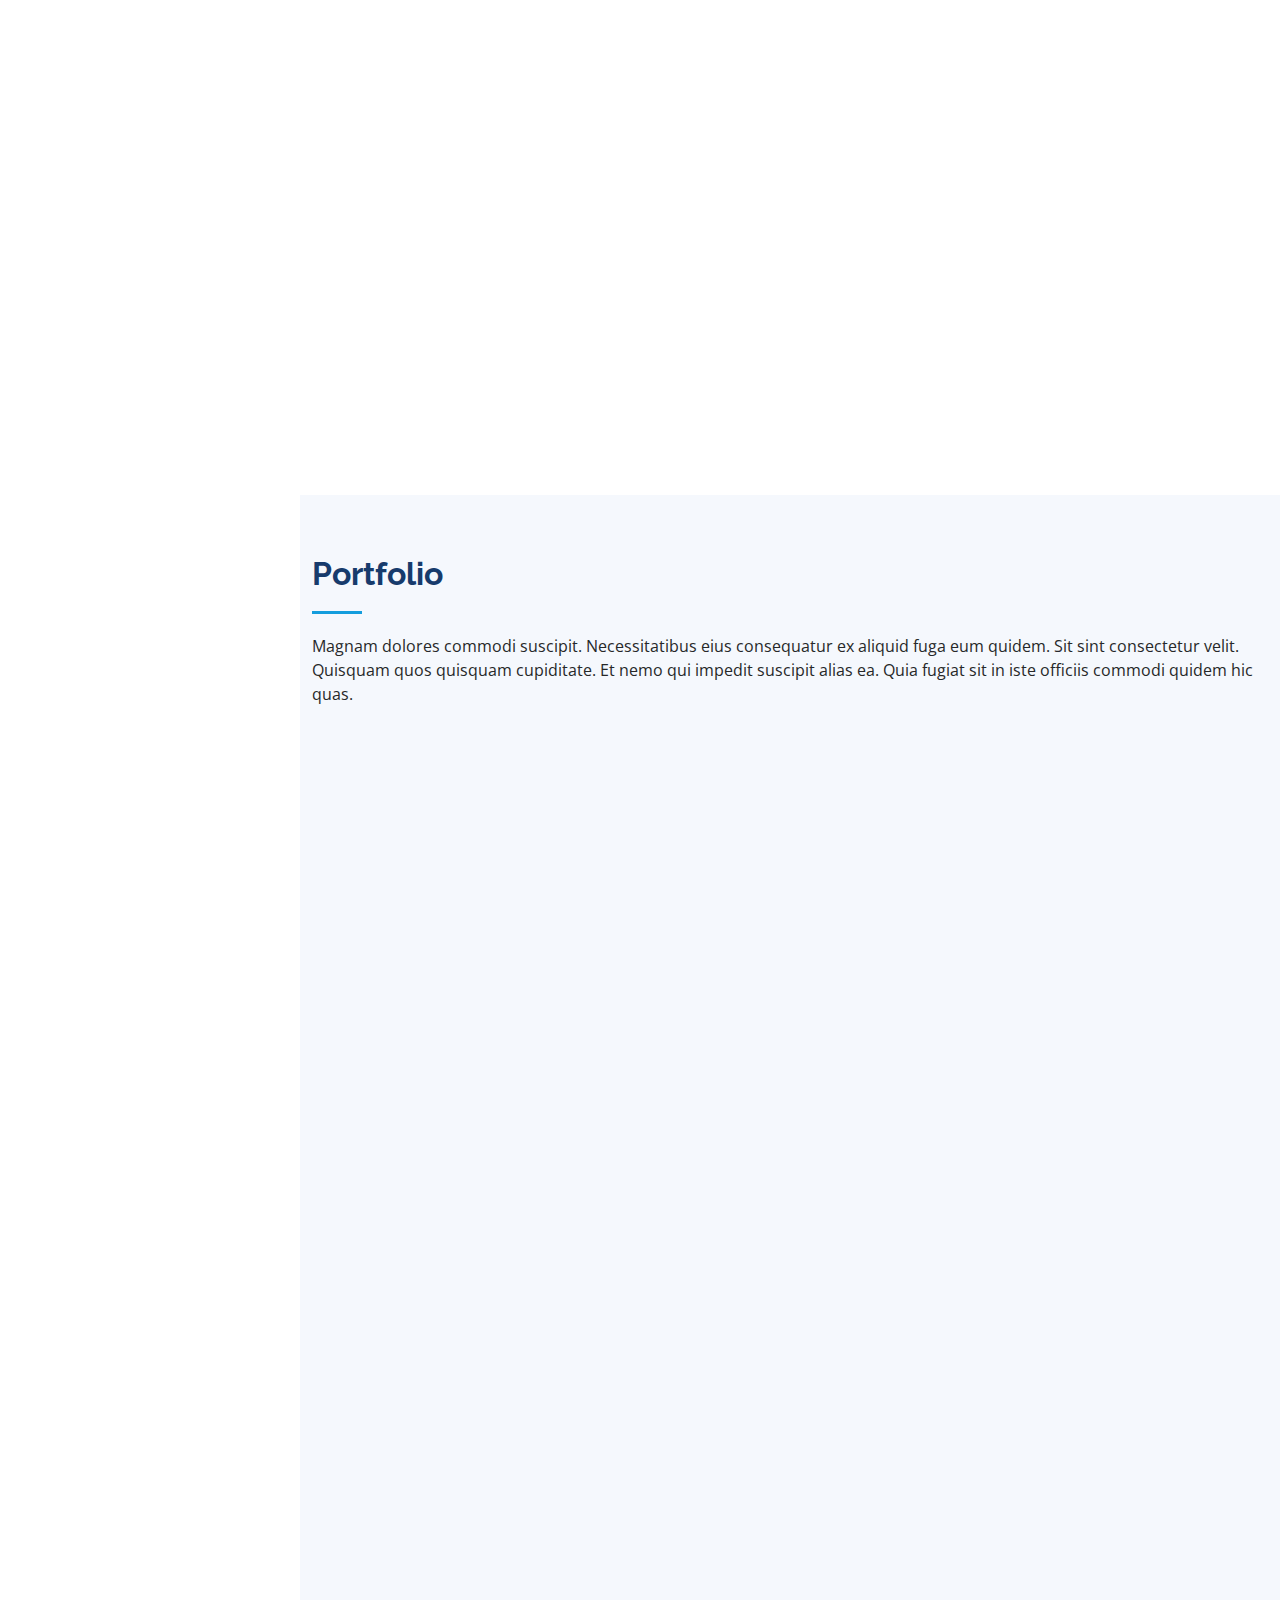
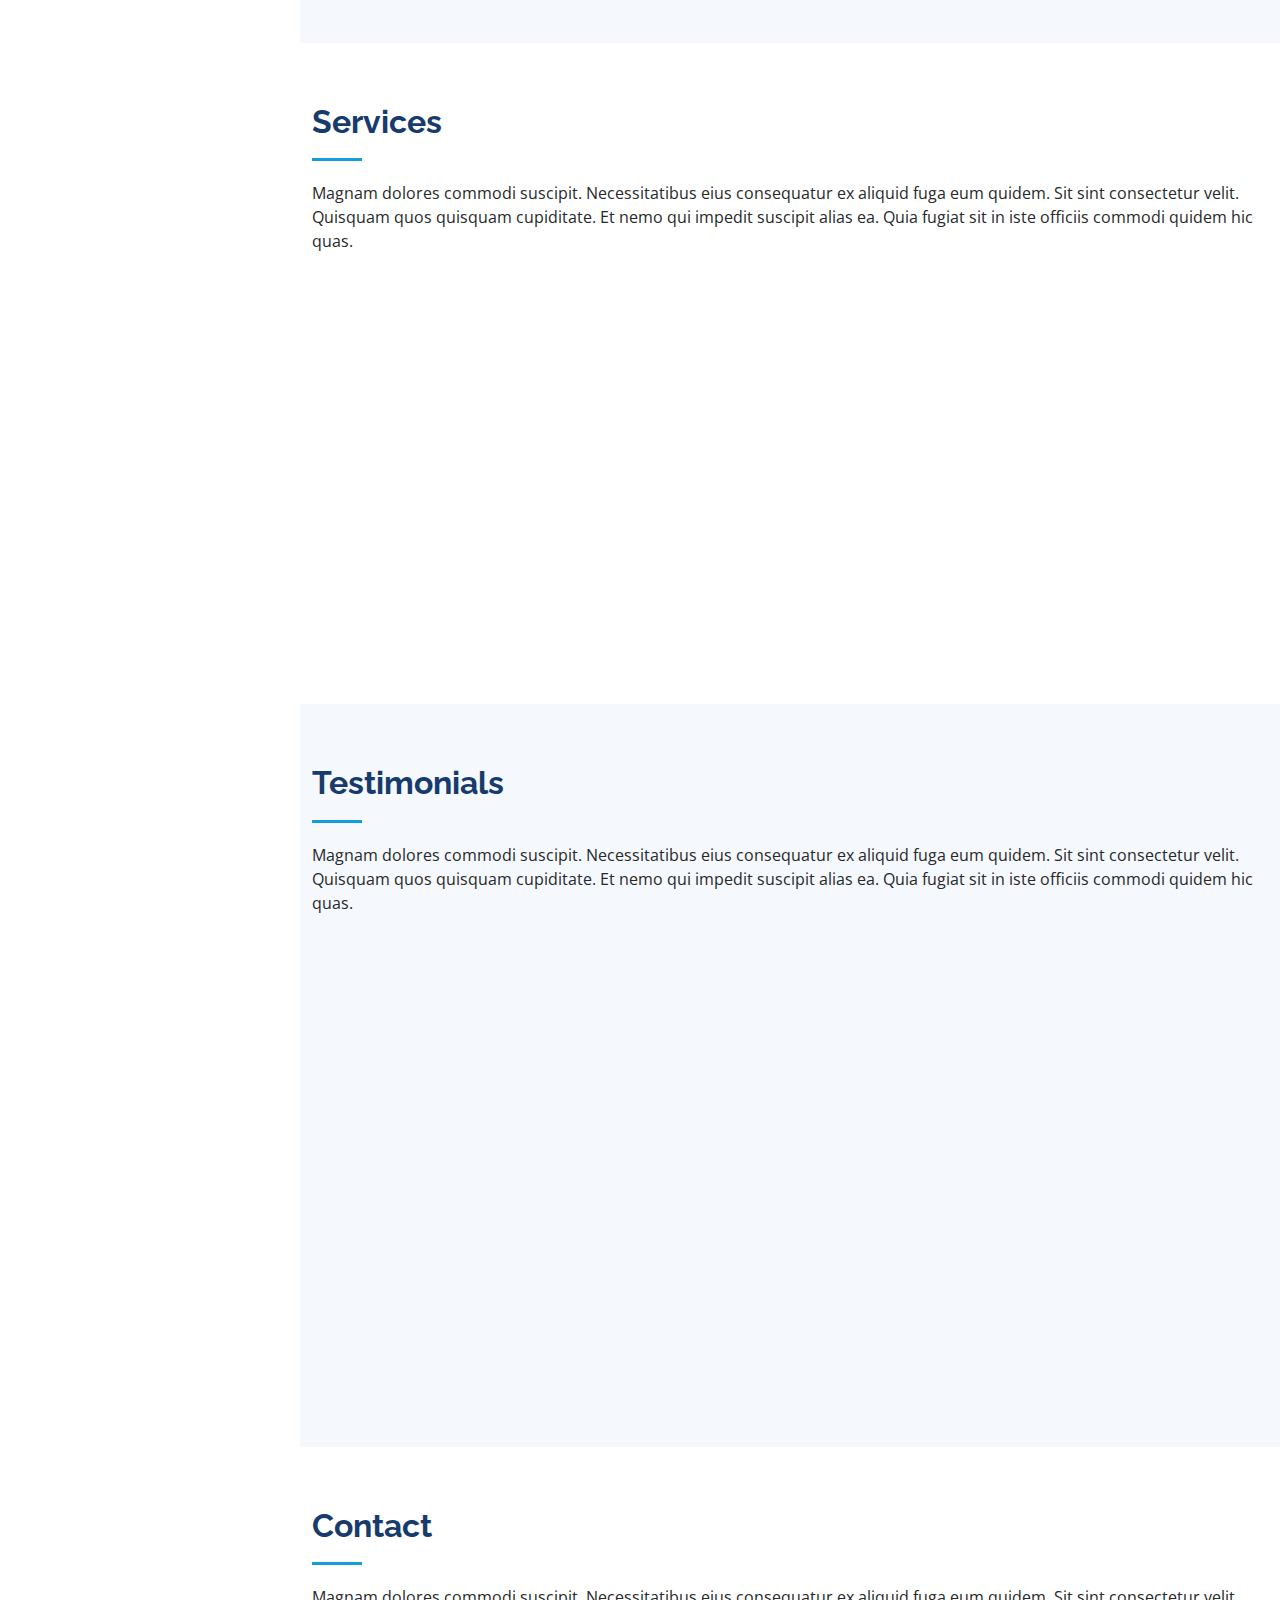
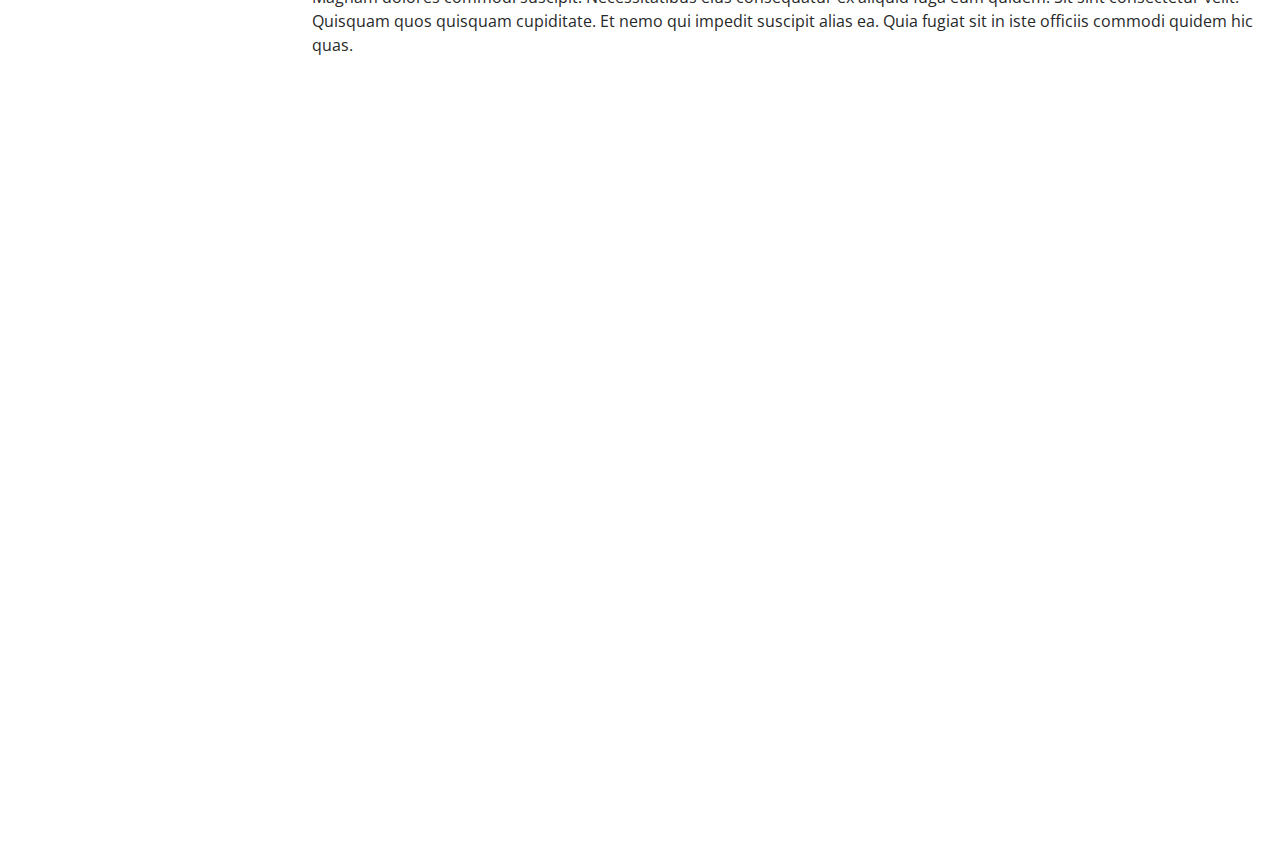
==== commit 446c024e: "game changer" ====
--- a/index.html
+++ b/index.html
@@ -5,18 +5,19 @@
   <meta charset="utf-8">
   <meta content="width=device-width, initial-scale=1.0" name="viewport">
 
-  <title>Nicolas Bialek</title>
+  <title>iPortfolio Bootstrap Template - Index</title>
   <meta content="" name="description">
   <meta content="" name="keywords">
 
   <!-- Favicons -->
-  <link href="" rel="icon">
+  <link href="assets/img/favicon.png" rel="icon">
   <link href="assets/img/apple-touch-icon.png" rel="apple-touch-icon">
 
   <!-- Google Fonts -->
-  <link href="https://fonts.googleapis.com/css?family=Poppins:300,300i,400,400i,500,500i,600,600i,700,700i|Playfair+Display:400,400i,500,500i,600,600i,700,700i,900,900i" rel="stylesheet">
+  <link href="https://fonts.googleapis.com/css?family=Open+Sans:300,300i,400,400i,600,600i,700,700i|Raleway:300,300i,400,400i,500,500i,600,600i,700,700i|Poppins:300,300i,400,400i,500,500i,600,600i,700,700i" rel="stylesheet">
 
   <!-- Vendor CSS Files -->
+  <link href="assets/vendor/aos/aos.css" rel="stylesheet">
   <link href="assets/vendor/bootstrap/css/bootstrap.min.css" rel="stylesheet">
   <link href="assets/vendor/bootstrap-icons/bootstrap-icons.css" rel="stylesheet">
   <link href="assets/vendor/boxicons/css/boxicons.min.css" rel="stylesheet">
@@ -25,170 +26,296 @@
 
   <!-- Template Main CSS File -->
   <link href="assets/css/style.css" rel="stylesheet">
+
+  <!-- =======================================================
+  * Template Name: iPortfolio - v3.9.1
+  * Template URL: https://bootstrapmade.com/iportfolio-bootstrap-portfolio-websites-template/
+  * Author: BootstrapMade.com
+  * License: https://bootstrapmade.com/license/
+  ======================================================== -->
 </head>
 
 <body>
 
+  <!-- ======= Mobile nav toggle button ======= -->
+  <i class="bi bi-list mobile-nav-toggle d-xl-none"></i>
+
   <!-- ======= Header ======= -->
-  <header id="header" class="fixed-top ">
-    <div class="container d-flex align-items-center justify-content-between">
-
-      <a href="index.html" class="logo"><img src="assets/img/github website.png" alt="" class="img-fluid"></a>
-      <!-- Uncomment below if you prefer to use an text logo -->
-      <!-- <h1 class="logo"><a href="index.html">Folio</a></h1> -->
-
-      <nav id="navbar" class="navbar">
+  <header id="header">
+    <div class="d-flex flex-column">
+
+      <div class="profile">
+        <img src="assets/img/profile-img.jpg" alt="" class="img-fluid rounded-circle">
+        <h1 class="text-light"><a href="index.html">Alex Smith</a></h1>
+        <div class="social-links mt-3 text-center">
+          <a href="#" class="twitter"><i class="bx bxl-twitter"></i></a>
+          <a href="#" class="facebook"><i class="bx bxl-facebook"></i></a>
+          <a href="#" class="instagram"><i class="bx bxl-instagram"></i></a>
+          <a href="#" class="google-plus"><i class="bx bxl-skype"></i></a>
+          <a href="#" class="linkedin"><i class="bx bxl-linkedin"></i></a>
+        </div>
+      </div>
+
+      <nav id="navbar" class="nav-menu navbar">
         <ul>
-          <li><a class="nav-link scrollto active" href="#hero">Home</a></li>
-          <li><a class="nav-link scrollto" href="#about">About</a></li>
-          <li><a class="nav-link  scrollto" href="#portfolio">Portfolio</a></li>
-          <li><a class="nav-link  scrollto" href="#journal">Blog</a></li>
-          <li class="dropdown"><a href="#"><span>Drop Down</span> <i class="bi bi-chevron-down"></i></a>
-            <ul>
-              <li><a href="#">Drop Down 1</a></li>
-              <li class="dropdown"><a href="#"><span>Deep Drop Down</span> <i class="bi bi-chevron-right"></i></a>
-                <ul>
-                  <li><a href="#">Deep Drop Down 1</a></li>
-                  <li><a href="#">Deep Drop Down 2</a></li>
-                  <li><a href="#">Deep Drop Down 3</a></li>
-                  <li><a href="#">Deep Drop Down 4</a></li>
-                  <li><a href="#">Deep Drop Down 5</a></li>
-                </ul>
-              </li>
-              <li><a href="#">Drop Down 2</a></li>
-              <li><a href="#">Drop Down 3</a></li>
-              <li><a href="#">Drop Down 4</a></li>
-            </ul>
-          </li>
-          <li><a class="nav-link scrollto" href="#contact">Contact</a></li>
+          <li><a href="#hero" class="nav-link scrollto active"><i class="bx bx-home"></i> <span>Home</span></a></li>
+          <li><a href="#about" class="nav-link scrollto"><i class="bx bx-user"></i> <span>About</span></a></li>
+          <li><a href="#resume" class="nav-link scrollto"><i class="bx bx-file-blank"></i> <span>Resume</span></a></li>
+          <li><a href="#portfolio" class="nav-link scrollto"><i class="bx bx-book-content"></i> <span>Portfolio</span></a></li>
+          <li><a href="#services" class="nav-link scrollto"><i class="bx bx-server"></i> <span>Services</span></a></li>
+          <li><a href="#contact" class="nav-link scrollto"><i class="bx bx-envelope"></i> <span>Contact</span></a></li>
         </ul>
-        <i class="bi bi-list mobile-nav-toggle"></i>
-      </nav><!-- .navbar -->
-
+      </nav><!-- .nav-menu -->
     </div>
   </header><!-- End Header -->
 
   <!-- ======= Hero Section ======= -->
-  <div id="hero" class="home">
-
-    <div class="container">
-      <div class="hero-content">
-        <h1>I'm <span class="typed" data-typed-items="Nicolas Bialek, Designer, Developer, Marketer, Photographer, Editor"></span></h1>
-        <p>Designer, Developer, Marketer, Photographer, Editor</p>
-
-        <ul class="list-unstyled list-social">
-          <li><a href="https://www.facebook.com/nicolasbialek06" target="_blank"><i class="bi bi-facebook"></i></a></li>
-          <li><a href="twitter.com" target="_blank""><i class="bi bi-twitter"></i></a></li>
-          <li><a href="instagram.com" target="_blank""><i class="bi bi-instagram"></i></a></li>
-          <li><a href="linkedin.com"  target="_blank""><i class="bi bi-linkedin"></i></a></li>
-        </ul>
-      </div>
+  <section id="hero" class="d-flex flex-column justify-content-center align-items-center">
+    <div class="hero-container" data-aos="fade-in">
+      <h1>Alex Smith</h1>
+      <p>I'm <span class="typed" data-typed-items="Designer, Developer, Freelancer, Photographer"></span></p>
     </div>
-  </div><!-- End Hero -->
+  </section><!-- End Hero -->
 
   <main id="main">
 
     <!-- ======= About Section ======= -->
-    <div id="about" class="paddsection">
-      <div class="container">
-        <div class="row justify-content-between">
-
-          <div class="col-lg-4 ">
-            <div class="div-img-bg">
-              <div class="about-img">
-                <img src="assets/img/me.jpg" class="img-responsive" alt="me">
-              </div>
-            </div>
-          </div>
-
-          <div class="col-lg-7">
-            <div class="about-descr">
-
-              <p class="p-heading">im a ux /ui designer austin based who loves clean, simple & unique design. i also enjoy crafting brand identities, icons, & ilustration work. </p>
-              <p class="separator">To an English person, it will seem like simplified English, as a skeptical Cambridge friend of mine told me what Occidental is. The European languages are members of the same family.English person.</p>
-
-            </div>
-
-          </div>
-        </div>
-      </div>
-    </div><!-- End About Section -->
-
-    <!-- ======= Services Section ======= -->
-    <div id="services">
-      <div class="container">
-
-        <div class="services-slider swiper" data-aos="fade-up" data-aos-delay="100">
-          <div class="swiper-wrapper">
-
-            <div class="swiper-slide">
-              <div class="services-block">
-                <i class="bi bi-briefcase"></i>
-                <span>UI/UX DESIGN</span>
-                <p class="separator">To an English person, it will seem like simplified English,told me what </p>
-              </div>
-            </div><!-- End testimonial item -->
-
-            <div class="swiper-slide">
-              <div class="services-block">
-                <i class="bi bi-card-checklist"></i>
-                <span>BRAND IDENTITY</span>
-                <p class="separator">To an English person, it will seem like simplified English,told me what </p>
-              </div>
-            </div><!-- End testimonial item -->
-
-            <div class="swiper-slide">
-              <div class="services-block">
-                <i class="bi bi-bar-chart"></i>
-                <span>WEB DESIGN</span>
-                <p class="separator">To an English person, it will seem like simplified English,told me what </p>
-              </div>
-            </div><!-- End testimonial item -->
-
-            <div class="swiper-slide">
-              <div class="services-block">
-                <i class="bi bi-binoculars"></i>
-                <span>MOBILE APPS</span>
-                <p class="separator">To an English person, it will seem like simplified English,told me what </p>
-              </div>
-            </div><!-- End testimonial item -->
-
-            <div class="swiper-slide">
-              <div class="services-block">
-                <i class="bi bi-brightness-high"></i>
-                <span>Analytics</span>
-                <p class="separator">To an English person, it will seem like simplified English,told me what </p>
-              </div>
-            </div><!-- End testimonial item -->
-
-            <div class="swiper-slide">
-              <div class="services-block">
-                <i class="bi bi-calendar4-week"></i>
-                <span>PHOTOGRAPHY</span>
-                <p class="separator">To an English person, it will seem like simplified English,told me what </p>
-              </div>
-            </div><!-- End testimonial item -->
-
-          </div>
-          <div class="swiper-pagination"></div>
-        </div>
-
-      </div>
-
-    </div><!-- End Services Section -->
+    <section id="about" class="about">
+      <div class="container">
+
+        <div class="section-title">
+          <h2>About</h2>
+          <p>Magnam dolores commodi suscipit. Necessitatibus eius consequatur ex aliquid fuga eum quidem. Sit sint consectetur velit. Quisquam quos quisquam cupiditate. Et nemo qui impedit suscipit alias ea. Quia fugiat sit in iste officiis commodi quidem hic quas.</p>
+        </div>
+
+        <div class="row">
+          <div class="col-lg-4" data-aos="fade-right">
+            <img src="assets/img/profile-img.jpg" class="img-fluid" alt="">
+          </div>
+          <div class="col-lg-8 pt-4 pt-lg-0 content" data-aos="fade-left">
+            <h3>UI/UX Designer &amp; Web Developer.</h3>
+            <p class="fst-italic">
+              Lorem ipsum dolor sit amet, consectetur adipiscing elit, sed do eiusmod tempor incididunt ut labore et dolore
+              magna aliqua.
+            </p>
+            <div class="row">
+              <div class="col-lg-6">
+                <ul>
+                  <li><i class="bi bi-chevron-right"></i> <strong>Birthday:</strong> <span>1 May 1995</span></li>
+                  <li><i class="bi bi-chevron-right"></i> <strong>Website:</strong> <span>www.example.com</span></li>
+                  <li><i class="bi bi-chevron-right"></i> <strong>Phone:</strong> <span>+123 456 7890</span></li>
+                  <li><i class="bi bi-chevron-right"></i> <strong>City:</strong> <span>New York, USA</span></li>
+                </ul>
+              </div>
+              <div class="col-lg-6">
+                <ul>
+                  <li><i class="bi bi-chevron-right"></i> <strong>Age:</strong> <span>30</span></li>
+                  <li><i class="bi bi-chevron-right"></i> <strong>Degree:</strong> <span>Master</span></li>
+                  <li><i class="bi bi-chevron-right"></i> <strong>PhEmailone:</strong> <span>email@example.com</span></li>
+                  <li><i class="bi bi-chevron-right"></i> <strong>Freelance:</strong> <span>Available</span></li>
+                </ul>
+              </div>
+            </div>
+            <p>
+              Officiis eligendi itaque labore et dolorum mollitia officiis optio vero. Quisquam sunt adipisci omnis et ut. Nulla accusantium dolor incidunt officia tempore. Et eius omnis.
+              Cupiditate ut dicta maxime officiis quidem quia. Sed et consectetur qui quia repellendus itaque neque. Aliquid amet quidem ut quaerat cupiditate. Ab et eum qui repellendus omnis culpa magni laudantium dolores.
+            </p>
+          </div>
+        </div>
+
+      </div>
+    </section><!-- End About Section -->
+
+    <!-- ======= Facts Section ======= -->
+    <section id="facts" class="facts">
+      <div class="container">
+
+        <div class="section-title">
+          <h2>Facts</h2>
+          <p>Magnam dolores commodi suscipit. Necessitatibus eius consequatur ex aliquid fuga eum quidem. Sit sint consectetur velit. Quisquam quos quisquam cupiditate. Et nemo qui impedit suscipit alias ea. Quia fugiat sit in iste officiis commodi quidem hic quas.</p>
+        </div>
+
+        <div class="row no-gutters">
+
+          <div class="col-lg-3 col-md-6 d-md-flex align-items-md-stretch" data-aos="fade-up">
+            <div class="count-box">
+              <i class="bi bi-emoji-smile"></i>
+              <span data-purecounter-start="0" data-purecounter-end="232" data-purecounter-duration="1" class="purecounter"></span>
+              <p><strong>Happy Clients</strong> consequuntur quae</p>
+            </div>
+          </div>
+
+          <div class="col-lg-3 col-md-6 d-md-flex align-items-md-stretch" data-aos="fade-up" data-aos-delay="100">
+            <div class="count-box">
+              <i class="bi bi-journal-richtext"></i>
+              <span data-purecounter-start="0" data-purecounter-end="521" data-purecounter-duration="1" class="purecounter"></span>
+              <p><strong>Projects</strong> adipisci atque cum quia aut</p>
+            </div>
+          </div>
+
+          <div class="col-lg-3 col-md-6 d-md-flex align-items-md-stretch" data-aos="fade-up" data-aos-delay="200">
+            <div class="count-box">
+              <i class="bi bi-headset"></i>
+              <span data-purecounter-start="0" data-purecounter-end="1453" data-purecounter-duration="1" class="purecounter"></span>
+              <p><strong>Hours Of Support</strong> aut commodi quaerat</p>
+            </div>
+          </div>
+
+          <div class="col-lg-3 col-md-6 d-md-flex align-items-md-stretch" data-aos="fade-up" data-aos-delay="300">
+            <div class="count-box">
+              <i class="bi bi-people"></i>
+              <span data-purecounter-start="0" data-purecounter-end="32" data-purecounter-duration="1" class="purecounter"></span>
+              <p><strong>Hard Workers</strong> rerum asperiores dolor</p>
+            </div>
+          </div>
+
+        </div>
+
+      </div>
+    </section><!-- End Facts Section -->
+
+    <!-- ======= Skills Section ======= -->
+    <section id="skills" class="skills section-bg">
+      <div class="container">
+
+        <div class="section-title">
+          <h2>Skills</h2>
+          <p>Magnam dolores commodi suscipit. Necessitatibus eius consequatur ex aliquid fuga eum quidem. Sit sint consectetur velit. Quisquam quos quisquam cupiditate. Et nemo qui impedit suscipit alias ea. Quia fugiat sit in iste officiis commodi quidem hic quas.</p>
+        </div>
+
+        <div class="row skills-content">
+
+          <div class="col-lg-6" data-aos="fade-up">
+
+            <div class="progress">
+              <span class="skill">HTML <i class="val">100%</i></span>
+              <div class="progress-bar-wrap">
+                <div class="progress-bar" role="progressbar" aria-valuenow="100" aria-valuemin="0" aria-valuemax="100"></div>
+              </div>
+            </div>
+
+            <div class="progress">
+              <span class="skill">CSS <i class="val">90%</i></span>
+              <div class="progress-bar-wrap">
+                <div class="progress-bar" role="progressbar" aria-valuenow="90" aria-valuemin="0" aria-valuemax="100"></div>
+              </div>
+            </div>
+
+            <div class="progress">
+              <span class="skill">JavaScript <i class="val">75%</i></span>
+              <div class="progress-bar-wrap">
+                <div class="progress-bar" role="progressbar" aria-valuenow="75" aria-valuemin="0" aria-valuemax="100"></div>
+              </div>
+            </div>
+
+          </div>
+
+          <div class="col-lg-6" data-aos="fade-up" data-aos-delay="100">
+
+            <div class="progress">
+              <span class="skill">PHP <i class="val">80%</i></span>
+              <div class="progress-bar-wrap">
+                <div class="progress-bar" role="progressbar" aria-valuenow="80" aria-valuemin="0" aria-valuemax="100"></div>
+              </div>
+            </div>
+
+            <div class="progress">
+              <span class="skill">WordPress/CMS <i class="val">90%</i></span>
+              <div class="progress-bar-wrap">
+                <div class="progress-bar" role="progressbar" aria-valuenow="90" aria-valuemin="0" aria-valuemax="100"></div>
+              </div>
+            </div>
+
+            <div class="progress">
+              <span class="skill">Photoshop <i class="val">55%</i></span>
+              <div class="progress-bar-wrap">
+                <div class="progress-bar" role="progressbar" aria-valuenow="55" aria-valuemin="0" aria-valuemax="100"></div>
+              </div>
+            </div>
+
+          </div>
+
+        </div>
+
+      </div>
+    </section><!-- End Skills Section -->
+
+    <!-- ======= Resume Section ======= -->
+    <section id="resume" class="resume">
+      <div class="container">
+
+        <div class="section-title">
+          <h2>Resume</h2>
+          <p>Magnam dolores commodi suscipit. Necessitatibus eius consequatur ex aliquid fuga eum quidem. Sit sint consectetur velit. Quisquam quos quisquam cupiditate. Et nemo qui impedit suscipit alias ea. Quia fugiat sit in iste officiis commodi quidem hic quas.</p>
+        </div>
+
+        <div class="row">
+          <div class="col-lg-6" data-aos="fade-up">
+            <h3 class="resume-title">Sumary</h3>
+            <div class="resume-item pb-0">
+              <h4>Alex Smith</h4>
+              <p><em>Innovative and deadline-driven Graphic Designer with 3+ years of experience designing and developing user-centered digital/print marketing material from initial concept to final, polished deliverable.</em></p>
+              <ul>
+                <li>Portland par 127,Orlando, FL</li>
+                <li>(123) 456-7891</li>
+                <li>alice.barkley@example.com</li>
+              </ul>
+            </div>
+
+            <h3 class="resume-title">Education</h3>
+            <div class="resume-item">
+              <h4>Master of Fine Arts &amp; Graphic Design</h4>
+              <h5>2015 - 2016</h5>
+              <p><em>Rochester Institute of Technology, Rochester, NY</em></p>
+              <p>Qui deserunt veniam. Et sed aliquam labore tempore sed quisquam iusto autem sit. Ea vero voluptatum qui ut dignissimos deleniti nerada porti sand markend</p>
+            </div>
+            <div class="resume-item">
+              <h4>Bachelor of Fine Arts &amp; Graphic Design</h4>
+              <h5>2010 - 2014</h5>
+              <p><em>Rochester Institute of Technology, Rochester, NY</em></p>
+              <p>Quia nobis sequi est occaecati aut. Repudiandae et iusto quae reiciendis et quis Eius vel ratione eius unde vitae rerum voluptates asperiores voluptatem Earum molestiae consequatur neque etlon sader mart dila</p>
+            </div>
+          </div>
+          <div class="col-lg-6" data-aos="fade-up" data-aos-delay="100">
+            <h3 class="resume-title">Professional Experience</h3>
+            <div class="resume-item">
+              <h4>Senior graphic design specialist</h4>
+              <h5>2019 - Present</h5>
+              <p><em>Experion, New York, NY </em></p>
+              <ul>
+                <li>Lead in the design, development, and implementation of the graphic, layout, and production communication materials</li>
+                <li>Delegate tasks to the 7 members of the design team and provide counsel on all aspects of the project. </li>
+                <li>Supervise the assessment of all graphic materials in order to ensure quality and accuracy of the design</li>
+                <li>Oversee the efficient use of production project budgets ranging from $2,000 - $25,000</li>
+              </ul>
+            </div>
+            <div class="resume-item">
+              <h4>Graphic design specialist</h4>
+              <h5>2017 - 2018</h5>
+              <p><em>Stepping Stone Advertising, New York, NY</em></p>
+              <ul>
+                <li>Developed numerous marketing programs (logos, brochures,infographics, presentations, and advertisements).</li>
+                <li>Managed up to 5 projects or tasks at a given time while under pressure</li>
+                <li>Recommended and consulted with clients on the most appropriate graphic design</li>
+                <li>Created 4+ design presentations and proposals a month for clients and account managers</li>
+              </ul>
+            </div>
+          </div>
+        </div>
+
+      </div>
+    </section><!-- End Resume Section -->
 
     <!-- ======= Portfolio Section ======= -->
-    <div id="portfolio" class="paddsection">
-
-      <div class="container">
-        <div class="section-title text-center">
-          <h2>My Portfolio</h2>
-        </div>
-      </div>
-
-      <div class="container">
-
-        <div class="row">
+    <section id="portfolio" class="portfolio section-bg">
+      <div class="container">
+
+        <div class="section-title">
+          <h2>Portfolio</h2>
+          <p>Magnam dolores commodi suscipit. Necessitatibus eius consequatur ex aliquid fuga eum quidem. Sit sint consectetur velit. Quisquam quos quisquam cupiditate. Et nemo qui impedit suscipit alias ea. Quia fugiat sit in iste officiis commodi quidem hic quas.</p>
+        </div>
+
+        <div class="row" data-aos="fade-up">
           <div class="col-lg-12 d-flex justify-content-center">
             <ul id="portfolio-flters">
               <li data-filter="*" class="filter-active">All</li>
@@ -199,241 +326,331 @@
           </div>
         </div>
 
-        <div class="row portfolio-container">
+        <div class="row portfolio-container" data-aos="fade-up" data-aos-delay="100">
 
           <div class="col-lg-4 col-md-6 portfolio-item filter-app">
-            <img src="assets/img/portfolio/portfolio-1.jpg" class="img-fluid" alt="">
-            <div class="portfolio-info">
-              <h4>App 1</h4>
-              <p>App</p>
-              <a href="assets/img/portfolio/portfolio-1.jpg" data-gallery="portfolioGallery" class="portfolio-lightbox preview-link" title="App 1"><i class="bx bx-plus"></i></a>
-              <a href="portfolio-details.html" class="details-link" title="More Details"><i class="bx bx-link"></i></a>
+            <div class="portfolio-wrap">
+              <img src="assets/img/portfolio/portfolio-1.jpg" class="img-fluid" alt="">
+              <div class="portfolio-links">
+                <a href="assets/img/portfolio/portfolio-1.jpg" data-gallery="portfolioGallery" class="portfolio-lightbox" title="App 1"><i class="bx bx-plus"></i></a>
+                <a href="portfolio-details.html" title="More Details"><i class="bx bx-link"></i></a>
+              </div>
             </div>
           </div>
 
           <div class="col-lg-4 col-md-6 portfolio-item filter-web">
-            <img src="assets/img/portfolio/portfolio-2.jpg" class="img-fluid" alt="">
-            <div class="portfolio-info">
-              <h4>Web 3</h4>
-              <p>Web</p>
-              <a href="assets/img/portfolio/portfolio-2.jpg" data-gallery="portfolioGallery" class="portfolio-lightbox preview-link" title="Web 3"><i class="bx bx-plus"></i></a>
-              <a href="portfolio-details.html" class="details-link" title="More Details"><i class="bx bx-link"></i></a>
+            <div class="portfolio-wrap">
+              <img src="assets/img/portfolio/portfolio-2.jpg" class="img-fluid" alt="">
+              <div class="portfolio-links">
+                <a href="assets/img/portfolio/portfolio-2.jpg" data-gallery="portfolioGallery" class="portfolio-lightbox" title="Web 3"><i class="bx bx-plus"></i></a>
+                <a href="portfolio-details.html" title="More Details"><i class="bx bx-link"></i></a>
+              </div>
             </div>
           </div>
 
           <div class="col-lg-4 col-md-6 portfolio-item filter-app">
-            <img src="assets/img/portfolio/portfolio-3.jpg" class="img-fluid" alt="">
-            <div class="portfolio-info">
-              <h4>App 2</h4>
-              <p>App</p>
-              <a href="assets/img/portfolio/portfolio-3.jpg" data-gallery="portfolioGallery" class="portfolio-lightbox preview-link" title="App 2"><i class="bx bx-plus"></i></a>
-              <a href="portfolio-details.html" class="details-link" title="More Details"><i class="bx bx-link"></i></a>
+            <div class="portfolio-wrap">
+              <img src="assets/img/portfolio/portfolio-3.jpg" class="img-fluid" alt="">
+              <div class="portfolio-links">
+                <a href="assets/img/portfolio/portfolio-3.jpg" data-gallery="portfolioGallery" class="portfolio-lightbox" title="App 2"><i class="bx bx-plus"></i></a>
+                <a href="portfolio-details.html" title="More Details"><i class="bx bx-link"></i></a>
+              </div>
             </div>
           </div>
 
           <div class="col-lg-4 col-md-6 portfolio-item filter-card">
-            <img src="assets/img/portfolio/portfolio-4.jpg" class="img-fluid" alt="">
-            <div class="portfolio-info">
-              <h4>Card 2</h4>
-              <p>Card</p>
-              <a href="assets/img/portfolio/portfolio-4.jpg" data-gallery="portfolioGallery" class="portfolio-lightbox preview-link" title="Card 2"><i class="bx bx-plus"></i></a>
-              <a href="portfolio-details.html" class="details-link" title="More Details"><i class="bx bx-link"></i></a>
+            <div class="portfolio-wrap">
+              <img src="assets/img/portfolio/portfolio-4.jpg" class="img-fluid" alt="">
+              <div class="portfolio-links">
+                <a href="assets/img/portfolio/portfolio-4.jpg" data-gallery="portfolioGallery" class="portfolio-lightbox" title="Card 2"><i class="bx bx-plus"></i></a>
+                <a href="portfolio-details.html" title="More Details"><i class="bx bx-link"></i></a>
+              </div>
             </div>
           </div>
 
           <div class="col-lg-4 col-md-6 portfolio-item filter-web">
-            <img src="assets/img/portfolio/portfolio-5.jpg" class="img-fluid" alt="">
-            <div class="portfolio-info">
-              <h4>Web 2</h4>
-              <p>Web</p>
-              <a href="assets/img/portfolio/portfolio-5.jpg" data-gallery="portfolioGallery" class="portfolio-lightbox preview-link" title="Web 2"><i class="bx bx-plus"></i></a>
-              <a href="portfolio-details.html" class="details-link" title="More Details"><i class="bx bx-link"></i></a>
+            <div class="portfolio-wrap">
+              <img src="assets/img/portfolio/portfolio-5.jpg" class="img-fluid" alt="">
+              <div class="portfolio-links">
+                <a href="assets/img/portfolio/portfolio-5.jpg" data-gallery="portfolioGallery" class="portfolio-lightbox" title="Web 2"><i class="bx bx-plus"></i></a>
+                <a href="portfolio-details.html" title="More Details"><i class="bx bx-link"></i></a>
+              </div>
             </div>
           </div>
 
           <div class="col-lg-4 col-md-6 portfolio-item filter-app">
-            <img src="assets/img/portfolio/portfolio-6.jpg" class="img-fluid" alt="">
-            <div class="portfolio-info">
-              <h4>App 3</h4>
-              <p>App</p>
-              <a href="assets/img/portfolio/portfolio-6.jpg" data-gallery="portfolioGallery" class="portfolio-lightbox preview-link" title="App 3"><i class="bx bx-plus"></i></a>
-              <a href="portfolio-details.html" class="details-link" title="More Details"><i class="bx bx-link"></i></a>
-            </div>
-          </div>
-
-        </div>
-
-      </div>
-
-    </div><!-- End Portfolio Section -->
-
-    <!-- ======= Journal Section ======= -->
-    <div id="journal" class="text-left paddsection">
-
-      <div class="container">
-        <div class="section-title text-center">
-          <h2>journal</h2>
-        </div>
-      </div>
-
-      <div class="container">
-        <div class="journal-block">
-          <div class="row">
-
-            <div class="col-lg-4 col-md-6">
-              <div class="journal-info">
-
-                <a href="blog-single.html"><img src="assets/img/blog-post-1.jpg" class="img-responsive" alt="img"></a>
-
-                <div class="journal-txt">
-
-                  <h4><a href="blog-single.html">SO LETS MAKE THE MOST IS BEAUTIFUL</a></h4>
-                  <p class="separator">To an English person, it will seem like simplified English
-                  </p>
-
+            <div class="portfolio-wrap">
+              <img src="assets/img/portfolio/portfolio-6.jpg" class="img-fluid" alt="">
+              <div class="portfolio-links">
+                <a href="assets/img/portfolio/portfolio-6.jpg" data-gallery="portfolioGallery" class="portfolio-lightbox" title="App 3"><i class="bx bx-plus"></i></a>
+                <a href="portfolio-details.html" title="More Details"><i class="bx bx-link"></i></a>
+              </div>
+            </div>
+          </div>
+
+          <div class="col-lg-4 col-md-6 portfolio-item filter-card">
+            <div class="portfolio-wrap">
+              <img src="assets/img/portfolio/portfolio-7.jpg" class="img-fluid" alt="">
+              <div class="portfolio-links">
+                <a href="assets/img/portfolio/portfolio-7.jpg" data-gallery="portfolioGallery" class="portfolio-lightbox" title="Card 1"><i class="bx bx-plus"></i></a>
+                <a href="portfolio-details.html" title="More Details"><i class="bx bx-link"></i></a>
+              </div>
+            </div>
+          </div>
+
+          <div class="col-lg-4 col-md-6 portfolio-item filter-card">
+            <div class="portfolio-wrap">
+              <img src="assets/img/portfolio/portfolio-8.jpg" class="img-fluid" alt="">
+              <div class="portfolio-links">
+                <a href="assets/img/portfolio/portfolio-8.jpg" data-gallery="portfolioGallery" class="portfolio-lightbox" title="Card 3"><i class="bx bx-plus"></i></a>
+                <a href="portfolio-details.html" title="More Details"><i class="bx bx-link"></i></a>
+              </div>
+            </div>
+          </div>
+
+          <div class="col-lg-4 col-md-6 portfolio-item filter-web">
+            <div class="portfolio-wrap">
+              <img src="assets/img/portfolio/portfolio-9.jpg" class="img-fluid" alt="">
+              <div class="portfolio-links">
+                <a href="assets/img/portfolio/portfolio-9.jpg" data-gallery="portfolioGallery" class="portfolio-lightbox" title="Web 3"><i class="bx bx-plus"></i></a>
+                <a href="portfolio-details.html" title="More Details"><i class="bx bx-link"></i></a>
+              </div>
+            </div>
+          </div>
+
+        </div>
+
+      </div>
+    </section><!-- End Portfolio Section -->
+
+    <!-- ======= Services Section ======= -->
+    <section id="services" class="services">
+      <div class="container">
+
+        <div class="section-title">
+          <h2>Services</h2>
+          <p>Magnam dolores commodi suscipit. Necessitatibus eius consequatur ex aliquid fuga eum quidem. Sit sint consectetur velit. Quisquam quos quisquam cupiditate. Et nemo qui impedit suscipit alias ea. Quia fugiat sit in iste officiis commodi quidem hic quas.</p>
+        </div>
+
+        <div class="row">
+          <div class="col-lg-4 col-md-6 icon-box" data-aos="fade-up">
+            <div class="icon"><i class="bi bi-briefcase"></i></div>
+            <h4 class="title"><a href="">Lorem Ipsum</a></h4>
+            <p class="description">Voluptatum deleniti atque corrupti quos dolores et quas molestias excepturi sint occaecati cupiditate non provident</p>
+          </div>
+          <div class="col-lg-4 col-md-6 icon-box" data-aos="fade-up" data-aos-delay="100">
+            <div class="icon"><i class="bi bi-card-checklist"></i></div>
+            <h4 class="title"><a href="">Dolor Sitema</a></h4>
+            <p class="description">Minim veniam, quis nostrud exercitation ullamco laboris nisi ut aliquip ex ea commodo consequat tarad limino ata</p>
+          </div>
+          <div class="col-lg-4 col-md-6 icon-box" data-aos="fade-up" data-aos-delay="200">
+            <div class="icon"><i class="bi bi-bar-chart"></i></div>
+            <h4 class="title"><a href="">Sed ut perspiciatis</a></h4>
+            <p class="description">Duis aute irure dolor in reprehenderit in voluptate velit esse cillum dolore eu fugiat nulla pariatur</p>
+          </div>
+          <div class="col-lg-4 col-md-6 icon-box" data-aos="fade-up" data-aos-delay="300">
+            <div class="icon"><i class="bi bi-binoculars"></i></div>
+            <h4 class="title"><a href="">Magni Dolores</a></h4>
+            <p class="description">Excepteur sint occaecat cupidatat non proident, sunt in culpa qui officia deserunt mollit anim id est laborum</p>
+          </div>
+          <div class="col-lg-4 col-md-6 icon-box" data-aos="fade-up" data-aos-delay="400">
+            <div class="icon"><i class="bi bi-brightness-high"></i></div>
+            <h4 class="title"><a href="">Nemo Enim</a></h4>
+            <p class="description">At vero eos et accusamus et iusto odio dignissimos ducimus qui blanditiis praesentium voluptatum deleniti atque</p>
+          </div>
+          <div class="col-lg-4 col-md-6 icon-box" data-aos="fade-up" data-aos-delay="500">
+            <div class="icon"><i class="bi bi-calendar4-week"></i></div>
+            <h4 class="title"><a href="">Eiusmod Tempor</a></h4>
+            <p class="description">Et harum quidem rerum facilis est et expedita distinctio. Nam libero tempore, cum soluta nobis est eligendi</p>
+          </div>
+        </div>
+
+      </div>
+    </section><!-- End Services Section -->
+
+    <!-- ======= Testimonials Section ======= -->
+    <section id="testimonials" class="testimonials section-bg">
+      <div class="container">
+
+        <div class="section-title">
+          <h2>Testimonials</h2>
+          <p>Magnam dolores commodi suscipit. Necessitatibus eius consequatur ex aliquid fuga eum quidem. Sit sint consectetur velit. Quisquam quos quisquam cupiditate. Et nemo qui impedit suscipit alias ea. Quia fugiat sit in iste officiis commodi quidem hic quas.</p>
+        </div>
+
+        <div class="testimonials-slider swiper" data-aos="fade-up" data-aos-delay="100">
+          <div class="swiper-wrapper">
+
+            <div class="swiper-slide">
+              <div class="testimonial-item" data-aos="fade-up">
+                <p>
+                  <i class="bx bxs-quote-alt-left quote-icon-left"></i>
+                  Proin iaculis purus consequat sem cure digni ssim donec porttitora entum suscipit rhoncus. Accusantium quam, ultricies eget id, aliquam eget nibh et. Maecen aliquam, risus at semper.
+                  <i class="bx bxs-quote-alt-right quote-icon-right"></i>
+                </p>
+                <img src="assets/img/testimonials/testimonials-1.jpg" class="testimonial-img" alt="">
+                <h3>Saul Goodman</h3>
+                <h4>Ceo &amp; Founder</h4>
+              </div>
+            </div><!-- End testimonial item -->
+
+            <div class="swiper-slide">
+              <div class="testimonial-item" data-aos="fade-up" data-aos-delay="100">
+                <p>
+                  <i class="bx bxs-quote-alt-left quote-icon-left"></i>
+                  Export tempor illum tamen malis malis eram quae irure esse labore quem cillum quid cillum eram malis quorum velit fore eram velit sunt aliqua noster fugiat irure amet legam anim culpa.
+                  <i class="bx bxs-quote-alt-right quote-icon-right"></i>
+                </p>
+                <img src="assets/img/testimonials/testimonials-2.jpg" class="testimonial-img" alt="">
+                <h3>Sara Wilsson</h3>
+                <h4>Designer</h4>
+              </div>
+            </div><!-- End testimonial item -->
+
+            <div class="swiper-slide">
+              <div class="testimonial-item" data-aos="fade-up" data-aos-delay="200">
+                <p>
+                  <i class="bx bxs-quote-alt-left quote-icon-left"></i>
+                  Enim nisi quem export duis labore cillum quae magna enim sint quorum nulla quem veniam duis minim tempor labore quem eram duis noster aute amet eram fore quis sint minim.
+                  <i class="bx bxs-quote-alt-right quote-icon-right"></i>
+                </p>
+                <img src="assets/img/testimonials/testimonials-3.jpg" class="testimonial-img" alt="">
+                <h3>Jena Karlis</h3>
+                <h4>Store Owner</h4>
+              </div>
+            </div><!-- End testimonial item -->
+
+            <div class="swiper-slide">
+              <div class="testimonial-item" data-aos="fade-up" data-aos-delay="300">
+                <p>
+                  <i class="bx bxs-quote-alt-left quote-icon-left"></i>
+                  Fugiat enim eram quae cillum dolore dolor amet nulla culpa multos export minim fugiat minim velit minim dolor enim duis veniam ipsum anim magna sunt elit fore quem dolore labore illum veniam.
+                  <i class="bx bxs-quote-alt-right quote-icon-right"></i>
+                </p>
+                <img src="assets/img/testimonials/testimonials-4.jpg" class="testimonial-img" alt="">
+                <h3>Matt Brandon</h3>
+                <h4>Freelancer</h4>
+              </div>
+            </div><!-- End testimonial item -->
+
+            <div class="swiper-slide">
+              <div class="testimonial-item" data-aos="fade-up" data-aos-delay="400">
+                <p>
+                  <i class="bx bxs-quote-alt-left quote-icon-left"></i>
+                  Quis quorum aliqua sint quem legam fore sunt eram irure aliqua veniam tempor noster veniam enim culpa labore duis sunt culpa nulla illum cillum fugiat legam esse veniam culpa fore nisi cillum quid.
+                  <i class="bx bxs-quote-alt-right quote-icon-right"></i>
+                </p>
+                <img src="assets/img/testimonials/testimonials-5.jpg" class="testimonial-img" alt="">
+                <h3>John Larson</h3>
+                <h4>Entrepreneur</h4>
+              </div>
+            </div><!-- End testimonial item -->
+
+          </div>
+          <div class="swiper-pagination"></div>
+        </div>
+
+      </div>
+    </section><!-- End Testimonials Section -->
+
+    <!-- ======= Contact Section ======= -->
+    <section id="contact" class="contact">
+      <div class="container">
+
+        <div class="section-title">
+          <h2>Contact</h2>
+          <p>Magnam dolores commodi suscipit. Necessitatibus eius consequatur ex aliquid fuga eum quidem. Sit sint consectetur velit. Quisquam quos quisquam cupiditate. Et nemo qui impedit suscipit alias ea. Quia fugiat sit in iste officiis commodi quidem hic quas.</p>
+        </div>
+
+        <div class="row" data-aos="fade-in">
+
+          <div class="col-lg-5 d-flex align-items-stretch">
+            <div class="info">
+              <div class="address">
+                <i class="bi bi-geo-alt"></i>
+                <h4>Location:</h4>
+                <p>A108 Adam Street, New York, NY 535022</p>
+              </div>
+
+              <div class="email">
+                <i class="bi bi-envelope"></i>
+                <h4>Email:</h4>
+                <p>info@example.com</p>
+              </div>
+
+              <div class="phone">
+                <i class="bi bi-phone"></i>
+                <h4>Call:</h4>
+                <p>+1 5589 55488 55s</p>
+              </div>
+
+              <iframe src="https://www.google.com/maps/embed?pb=!1m14!1m8!1m3!1d12097.433213460943!2d-74.0062269!3d40.7101282!3m2!1i1024!2i768!4f13.1!3m3!1m2!1s0x0%3A0xb89d1fe6bc499443!2sDowntown+Conference+Center!5e0!3m2!1smk!2sbg!4v1539943755621" frameborder="0" style="border:0; width: 100%; height: 290px;" allowfullscreen></iframe>
+            </div>
+
+          </div>
+
+          <div class="col-lg-7 mt-5 mt-lg-0 d-flex align-items-stretch">
+            <form action="forms/contact.php" method="post" role="form" class="php-email-form">
+              <div class="row">
+                <div class="form-group col-md-6">
+                  <label for="name">Your Name</label>
+                  <input type="text" name="name" class="form-control" id="name" required>
                 </div>
-
-              </div>
-            </div>
-
-            <div class="col-lg-4 col-md-6">
-              <div class="journal-info">
-
-                <a href="blog-single.html"><img src="assets/img/blog-post-2.jpg" class="img-responsive" alt="img"></a>
-
-                <div class="journal-txt">
-
-                  <h4><a href="blog-single.html">WE'RE GONA MAKE DREAMS COMES</a></h4>
-                  <p class="separator">To an English person, it will seem like simplified English
-                  </p>
-
+                <div class="form-group col-md-6">
+                  <label for="name">Your Email</label>
+                  <input type="email" class="form-control" name="email" id="email" required>
                 </div>
-
-              </div>
-            </div>
-
-            <div class="col-lg-4 col-md-6">
-              <div class="journal-info">
-
-                <a href="blog-single.html"><img src="assets/img/blog-post-3.jpg" class="img-responsive" alt="img"></a>
-
-                <div class="journal-txt">
-
-                  <h4><a href="blog-single.html">NEW LIFE CIVILIZATIONS TO BOLDLY</a></h4>
-                  <p class="separator">To an English person, it will seem like simplified English
-                  </p>
-
-                </div>
-
-              </div>
-            </div>
-
-          </div>
-        </div>
-      </div>
-
-    </div><!-- End Journal Section -->
-
-    <!-- ======= Contact Section ======= -->
-    <div id="contact" class="paddsection">
-      <div class="container">
-        <div class="contact-block1">
-          <div class="row">
-
-            <div class="col-lg-6">
-              <div class="contact-contact">
-
-                <h2 class="mb-30">GET IN TOUCH</h2>
-
-                <ul class="contact-details">
-                  <li><span>23 Main, Street</span></li>
-                  <li><span>New York, United States</span></li>
-                  <li><span>+88 01912704287</span></li>
-                  <li><span>example@example.com</span></li>
-                </ul>
-
-              </div>
-            </div>
-
-            <div class="col-lg-6">
-              <form action="forms/contact.php" method="post" role="form" class="php-email-form">
-                <div class="row gy-3">
-
-                  <div class="col-lg-6">
-                    <div class="form-group contact-block1">
-                      <input type="text" name="name" class="form-control" id="name" placeholder="Your Name" required>
-                    </div>
-                  </div>
-
-                  <div class="col-lg-6">
-                    <div class="form-group">
-                      <input type="email" class="form-control" name="email" id="email" placeholder="Your Email" required>
-                    </div>
-                  </div>
-
-                  <div class="col-lg-12">
-                    <div class="form-group">
-                      <input type="text" class="form-control" name="subject" id="subject" placeholder="Subject" required>
-                    </div>
-                  </div>
-
-                  <div class="col-lg-12">
-                    <div class="form-group">
-                      <textarea class="form-control" name="message" placeholder="Message" required></textarea>
-                    </div>
-                  </div>
-
-                  <div class="col-lg-12">
-                    <div class="loading">Loading</div>
-                    <div class="error-message"></div>
-                    <div class="sent-message">Your message has been sent. Thank you!</div>
-                  </div>
-
-                  <div class="mt-0">
-                    <input type="submit" class="btn btn-defeault btn-send" value="Send message">
-                  </div>
-
-                </div>
-              </form>
-            </div>
-          </div>
-        </div>
-      </div>
-    </div><!-- End Contact Section -->
+              </div>
+              <div class="form-group">
+                <label for="name">Subject</label>
+                <input type="text" class="form-control" name="subject" id="subject" required>
+              </div>
+              <div class="form-group">
+                <label for="name">Message</label>
+                <textarea class="form-control" name="message" rows="10" required></textarea>
+              </div>
+              <div class="my-3">
+                <div class="loading">Loading</div>
+                <div class="error-message"></div>
+                <div class="sent-message">Your message has been sent. Thank you!</div>
+              </div>
+              <div class="text-center"><button type="submit">Send Message</button></div>
+            </form>
+          </div>
+
+        </div>
+
+      </div>
+    </section><!-- End Contact Section -->
 
   </main><!-- End #main -->
 
   <!-- ======= Footer ======= -->
-  <div id="footer" class="text-center">
+  <footer id="footer">
     <div class="container">
-      <div class="socials-media text-center">
-
-        <ul class="list-unstyled">
-          <li><a href="#"><i class="bi bi-facebook"></i></a></li>
-          <li><a href="#"><i class="bi bi-twitter"></i></a></li>
-          <li><a href="#"><i class="bi bi-instagram"></i></a></li>
-          <li><a href="#"><i class="bi bi-linkedin"></i></a></li>
-        </ul>
-
-      </div>
-
-      <p>&copy; Copyrights @NicolasBialek. All rights reserved.</p>
-
+      <div class="copyright">
+        &copy; Copyright <strong><span>iPortfolio</span></strong>
+      </div>
       <div class="credits">
-        Designed by <a href="https://github.com/NicolasBialek">NicolasBialek</a>
-      </div>
-
+        <!-- All the links in the footer should remain intact. -->
+        <!-- You can delete the links only if you purchased the pro version. -->
+        <!-- Licensing information: https://bootstrapmade.com/license/ -->
+        <!-- Purchase the pro version with working PHP/AJAX contact form: https://bootstrapmade.com/iportfolio-bootstrap-portfolio-websites-template/ -->
+        Designed by <a href="https://bootstrapmade.com/">BootstrapMade</a>
+      </div>
     </div>
-  </div><!-- End Footer -->
+  </footer><!-- End  Footer -->
 
   <a href="#" class="back-to-top d-flex align-items-center justify-content-center"><i class="bi bi-arrow-up-short"></i></a>
 
   <!-- Vendor JS Files -->
+  <script src="assets/vendor/purecounter/purecounter_vanilla.js"></script>
+  <script src="assets/vendor/aos/aos.js"></script>
   <script src="assets/vendor/bootstrap/js/bootstrap.bundle.min.js"></script>
   <script src="assets/vendor/glightbox/js/glightbox.min.js"></script>
   <script src="assets/vendor/isotope-layout/isotope.pkgd.min.js"></script>
   <script src="assets/vendor/swiper/swiper-bundle.min.js"></script>
   <script src="assets/vendor/typed.js/typed.min.js"></script>
+  <script src="assets/vendor/waypoints/noframework.waypoints.js"></script>
   <script src="assets/vendor/php-email-form/validate.js"></script>
 
   <!-- Template Main JS File -->
--- a/assets/css/style.css
+++ b/assets/css/style.css
@@ -1,18 +1,26 @@
+/**
+* Template Name: iPortfolio - v3.9.1
+* Template URL: https://bootstrapmade.com/iportfolio-bootstrap-portfolio-websites-template/
+* Author: BootstrapMade.com
+* License: https://bootstrapmade.com/license/
+*/
+
 /*--------------------------------------------------------------
 # General
 --------------------------------------------------------------*/
 body {
-  background: #ffffff;
-  color: #898989;
-  font-family: "Poppins", helvetica;
-  font-size: 15px;
-  font-weight: 300;
-  line-height: 20px;
-  letter-spacing: 0.02em;
-  overflow-x: hidden;
-  margin: 0 auto;
-  padding: 0;
-  box-sizing: border-box;
+  font-family: "Open Sans", sans-serif;
+  color: #272829;
+}
+
+a {
+  color: #149ddd;
+  text-decoration: none;
+}
+
+a:hover {
+  color: #37b3ed;
+  text-decoration: none;
 }
 
 h1,
@@ -21,123 +29,7 @@
 h4,
 h5,
 h6 {
-  margin: 0;
-}
-
-h2 {
-  color: #292929;
-  font-weight: 600;
-}
-
-h4 {
-  color: #292929;
-  font-size: 14px;
-  font-weight: 600;
-}
-
-a {
-  color: #292929;
-  text-decoration: none !important;
-  transition: all 0.5s ease-in-out 0s;
-}
-
-a:hover {
-  transition: all 0.5s ease-in-out 0s;
-}
-
-p {
-  margin: 25px 0;
-  padding: 0;
-  font-size: 15px;
-  color: #999999;
-  line-height: 28px;
-}
-
-::-moz-selection {
-  background: #b8a07e;
-  color: #fff;
-}
-
-::selection {
-  background: #b8a07e;
-  color: #fff;
-}
-
-.btn {
-  background: #333;
-  border: medium none;
-  border-radius: 0;
-  color: #fff;
-  font-size: 12px;
-  height: 50px;
-  line-height: 50px;
-  padding: 0 30px;
-  text-transform: uppercase;
-}
-
-.btn:hover,
-.btn:focus {
-  color: #fff;
-}
-
-.padDiv {
-  padding: 30px 20px;
-}
-
-.section-title {
-  margin-bottom: 70px;
-}
-
-.section-title h2 {
-  font-size: 25px;
-  letter-spacing: 2px;
-  text-transform: uppercase;
-}
-
-.form-control {
-  background-color: transparent;
-  border: 1px solid #999;
-  border-radius: 0;
-  color: #999999;
-  font-size: 12px;
-  font-weight: 500;
-  height: 50px;
-  letter-spacing: 0.1em;
-  padding-left: 10px;
-  margin: 0 0 25px 0;
-  line-height: 14px;
-  text-transform: uppercase;
-}
-
-.form-control:focus {
-  box-shadow: none;
-  outline: 0 none;
-}
-
-.paddsection {
-  padding-top: 90px;
-  padding-bottom: 90px;
-}
-
-.paddsections {
-  padding-top: 90px;
-  padding-bottom: 90px !important;
-}
-
-.hvr-shutter-in-horizontal::before {
-  background: #333;
-}
-
-.hvr-shutter-in-horizontal:hover {
-  background: #b8a07e;
-}
-
-.mb-30 {
-  margin-bottom: 30px;
-}
-
-.main-content {
-  padding-top: 140px;
+  font-family: "Raleway", sans-serif;
 }
 
 /*--------------------------------------------------------------
@@ -150,10 +42,10 @@
   right: 15px;
   bottom: 15px;
   z-index: 996;
-  background: #b8a07e;
+  background: #149ddd;
   width: 40px;
   height: 40px;
-  border-radius: 4px;
+  border-radius: 50px;
   transition: all 0.4s;
 }
 
@@ -164,7 +56,7 @@
 }
 
 .back-to-top:hover {
-  background: #c6b398;
+  background: #2eafec;
   color: #fff;
 }
 
@@ -177,477 +69,469 @@
 # Header
 --------------------------------------------------------------*/
 #header {
+  position: fixed;
+  top: 0;
+  left: 0;
+  bottom: 0;
+  width: 300px;
+  transition: all ease-in-out 0.5s;
+  z-index: 9997;
   transition: all 0.5s;
-  z-index: 997;
-  padding: 15px 0;
-  background-color: #fff;
-  top: -100%;
-  box-shadow: 0px 2px 25px rgba(0, 0, 0, 0.08);
-}
-
-#header.header-scrolled,
-#header.header-inner-pages {
-  top: 0;
-}
-
-#header .logo {
-  font-size: 30px;
+  padding: 0 15px;
+  background: #040b14;
+  overflow-y: auto;
+}
+
+#header .profile img {
+  margin: 15px auto;
+  display: block;
+  width: 120px;
+  border: 8px solid #2c2f3f;
+}
+
+#header .profile h1 {
+  font-size: 24px;
   margin: 0;
   padding: 0;
+  font-weight: 600;
+  -moz-text-align-last: center;
+  text-align-last: center;
+  font-family: "Poppins", sans-serif;
+}
+
+#header .profile h1 a,
+#header .profile h1 a:hover {
+  color: #fff;
+  text-decoration: none;
+}
+
+#header .profile .social-links a {
+  font-size: 18px;
+  display: inline-block;
+  background: #212431;
+  color: #fff;
   line-height: 1;
-  font-weight: 600;
-  letter-spacing: 1px;
-  font-family: "Playfair Display", sans-serif;
-  font-style: italic;
-}
-
-#header .logo a {
-  color: #898989;
-}
-
-#header .logo img {
-  max-height: 40px;
-}
-
-@media (max-width: 992px) {
+  padding: 8px 0;
+  margin-right: 4px;
+  border-radius: 50%;
+  text-align: center;
+  width: 36px;
+  height: 36px;
+  transition: 0.3s;
+}
+
+#header .profile .social-links a:hover {
+  background: #149ddd;
+  color: #fff;
+  text-decoration: none;
+}
+
+#main {
+  margin-left: 300px;
+}
+
+@media (max-width: 1199px) {
   #header {
-    border: 0;
+    left: -300px;
+  }
+
+  #main {
+    margin-left: 0;
   }
 }
 
 /*--------------------------------------------------------------
 # Navigation Menu
 --------------------------------------------------------------*/
-/**
-* Desktop Navigation 
-*/
-.navbar {
-  padding: 0;
-}
-
-.navbar ul {
+/* Desktop Navigation */
+.nav-menu {
+  padding: 30px 0 0 0;
+}
+
+.nav-menu * {
   margin: 0;
   padding: 0;
-  display: flex;
   list-style: none;
-  align-items: center;
-}
-
-.navbar li {
+}
+
+.nav-menu>ul>li {
   position: relative;
-}
-
-.navbar a,
-.navbar a:focus {
+  white-space: nowrap;
+}
+
+.nav-menu a,
+.nav-menu a:focus {
   display: flex;
   align-items: center;
-  justify-content: space-between;
-  padding: 10px 0 10px 30px;
+  color: #a8a9b4;
+  padding: 12px 15px;
+  margin-bottom: 8px;
+  transition: 0.3s;
+  font-size: 15px;
+}
+
+.nav-menu a i,
+.nav-menu a:focus i {
+  font-size: 24px;
+  padding-right: 8px;
+  color: #6f7180;
+}
+
+.nav-menu a:hover,
+.nav-menu .active,
+.nav-menu .active:focus,
+.nav-menu li:hover>a {
+  text-decoration: none;
+  color: #fff;
+}
+
+.nav-menu a:hover i,
+.nav-menu .active i,
+.nav-menu .active:focus i,
+.nav-menu li:hover>a i {
+  color: #149ddd;
+}
+
+/* Mobile Navigation */
+.mobile-nav-toggle {
+  position: fixed;
+  right: 15px;
+  top: 15px;
+  z-index: 9998;
+  border: 0;
+  font-size: 24px;
+  transition: all 0.4s;
+  outline: none !important;
+  background-color: #149ddd;
+  color: #fff;
+  width: 40px;
+  height: 40px;
+  display: inline-flex;
+  align-items: center;
+  justify-content: center;
+  line-height: 0;
+  border-radius: 50px;
+  cursor: pointer;
+}
+
+.mobile-nav-active {
+  overflow: hidden;
+}
+
+.mobile-nav-active #header {
+  left: 0;
+}
+
+/*--------------------------------------------------------------
+# Hero Section
+--------------------------------------------------------------*/
+#hero {
+  width: 100%;
+  height: 100vh;
+  background: url("../img/hero-bg.jpg") top center;
+  background-size: cover;
+}
+
+#hero:before {
+  content: "";
+  background: rgba(5, 13, 24, 0.3);
+  position: absolute;
+  bottom: 0;
+  top: 0;
+  left: 0;
+  right: 0;
+  z-index: 1;
+}
+
+#hero .hero-container {
+  position: relative;
+  z-index: 2;
+  min-width: 300px;
+}
+
+#hero h1 {
+  margin: 0 0 10px 0;
+  font-size: 64px;
+  font-weight: 700;
+  line-height: 56px;
+  color: #fff;
+}
+
+#hero p {
+  color: #fff;
+  margin-bottom: 50px;
+  font-size: 26px;
   font-family: "Poppins", sans-serif;
-  font-size: 14px;
-  font-weight: 500;
-  color: #7e7d7d;
-  white-space: nowrap;
-  transition: 0.3s;
-}
-
-.navbar a i,
-.navbar a:focus i {
-  font-size: 12px;
-  line-height: 0;
-  margin-left: 5px;
-}
-
-.navbar a:hover,
-.navbar .active,
-.navbar .active:focus,
-.navbar li:hover>a {
-  color: #b8a07e;
-}
-
-.navbar .dropdown ul {
+}
+
+#hero p span {
+  color: #fff;
+  padding-bottom: 4px;
+  letter-spacing: 1px;
+  border-bottom: 3px solid #149ddd;
+}
+
+@media (min-width: 1024px) {
+  #hero {
+    background-attachment: fixed;
+  }
+}
+
+@media (max-width: 768px) {
+  #hero h1 {
+    font-size: 28px;
+    line-height: 36px;
+  }
+
+  #hero h2 {
+    font-size: 18px;
+    line-height: 24px;
+    margin-bottom: 30px;
+  }
+}
+
+/*--------------------------------------------------------------
+# Sections General
+--------------------------------------------------------------*/
+section {
+  padding: 60px 0;
+  overflow: hidden;
+}
+
+.section-bg {
+  background: #f5f8fd;
+}
+
+.section-title {
+  padding-bottom: 30px;
+}
+
+.section-title h2 {
+  font-size: 32px;
+  font-weight: bold;
+  margin-bottom: 20px;
+  padding-bottom: 20px;
+  position: relative;
+  color: #173b6c;
+}
+
+.section-title h2::after {
+  content: "";
+  position: absolute;
   display: block;
-  position: absolute;
-  left: 30px;
-  top: calc(100% + 30px);
-  margin: 0;
-  padding: 10px 0;
-  z-index: 99;
-  opacity: 0;
-  visibility: hidden;
-  background: #fff;
-  box-shadow: 0px 0px 30px rgba(127, 137, 161, 0.25);
-  transition: 0.3s;
-}
-
-.navbar .dropdown ul li {
-  min-width: 200px;
-}
-
-.navbar .dropdown ul a {
-  padding: 10px 20px;
-  font-weight: 400;
-}
-
-.navbar .dropdown ul a i {
-  font-size: 12px;
-}
-
-.navbar .dropdown ul a:hover,
-.navbar .dropdown ul .active:hover,
-.navbar .dropdown ul li:hover>a {
-  color: #b8a07e;
-}
-
-.navbar .dropdown:hover>ul {
-  opacity: 1;
-  top: 100%;
-  visibility: visible;
-}
-
-.navbar .dropdown .dropdown ul {
-  top: 0;
-  left: calc(100% - 30px);
-  visibility: hidden;
-}
-
-.navbar .dropdown .dropdown:hover>ul {
-  opacity: 1;
-  top: 0;
-  left: 100%;
-  visibility: visible;
-}
-
-@media (max-width: 1366px) {
-  .navbar .dropdown .dropdown ul {
-    left: -90%;
-  }
-
-  .navbar .dropdown .dropdown:hover>ul {
-    left: -100%;
-  }
-}
-
-/**
-* Mobile Navigation 
-*/
-.mobile-nav-toggle {
-  color: #4b4a4a;
-  font-size: 28px;
-  cursor: pointer;
-  display: none;
-  line-height: 0;
-  transition: 0.5s;
-}
-
-.mobile-nav-toggle.bi-x {
-  color: #fff;
-}
-
-@media (max-width: 991px) {
-  .mobile-nav-toggle {
-    display: block;
-  }
-
-  .navbar ul {
-    display: none;
-  }
-}
-
-.navbar-mobile {
-  position: fixed;
-  overflow: hidden;
-  top: 0;
-  right: 0;
+  width: 50px;
+  height: 3px;
+  background: #149ddd;
+  bottom: 0;
   left: 0;
-  bottom: 0;
-  background: rgba(49, 49, 49, 0.9);
-  transition: 0.3s;
-}
-
-.navbar-mobile .mobile-nav-toggle {
-  position: absolute;
-  top: 15px;
-  right: 15px;
-}
-
-.navbar-mobile ul {
-  display: block;
-  position: absolute;
-  top: 55px;
-  right: 15px;
-  bottom: 15px;
-  left: 15px;
-  padding: 10px 0;
-  border-radius: 10px;
-  background-color: #fff;
-  overflow-y: auto;
-  transition: 0.3s;
-}
-
-.navbar-mobile a,
-.navbar-mobile a:focus {
-  padding: 10px 20px;
-  font-size: 15px;
-  color: #4b4a4a;
-}
-
-.navbar-mobile a:hover,
-.navbar-mobile .active,
-.navbar-mobile li:hover>a {
-  color: #b8a07e;
-}
-
-.navbar-mobile .getstarted,
-.navbar-mobile .getstarted:focus {
-  margin: 15px;
-}
-
-.navbar-mobile .dropdown ul {
-  position: static;
-  display: none;
-  margin: 10px 20px;
-  padding: 10px 0;
-  z-index: 99;
-  opacity: 1;
-  visibility: visible;
-  background: #fff;
-  box-shadow: 0px 0px 30px rgba(127, 137, 161, 0.25);
-}
-
-.navbar-mobile .dropdown ul li {
-  min-width: 200px;
-}
-
-.navbar-mobile .dropdown ul a {
-  padding: 10px 20px;
-}
-
-.navbar-mobile .dropdown ul a i {
-  font-size: 12px;
-}
-
-.navbar-mobile .dropdown ul a:hover,
-.navbar-mobile .dropdown ul .active:hover,
-.navbar-mobile .dropdown ul li:hover>a {
-  color: #b8a07e;
-}
-
-.navbar-mobile .dropdown>.dropdown-active {
-  display: block;
-}
-
-/*--------------------------------------------------------------
-# Hero
---------------------------------------------------------------*/
-#hero {
-  background: url("../img/home-photo-bg.png") repeat scroll center center/cover;
-  height: 100vh;
-  width: 100%;
-}
-
-#hero .hero-content {
-  height: 100vh;
-  text-align: left;
-  width: 100%;
-  display: flex;
-  justify-content: center;
-  flex-direction: column;
-}
-
-.hero-content h1 {
-  font-size: 40px;
+}
+
+.section-title p {
+  margin-bottom: 0;
+}
+
+/*--------------------------------------------------------------
+# About
+--------------------------------------------------------------*/
+.about .content h3 {
   font-weight: 700;
-  margin-bottom: 10px;
-  text-transform: uppercase;
-  color: rgb(0, 0, 0);
-}
-
-.hero-content p {
-  font-size: 13px;
-  letter-spacing: 3px;
-  margin-top: 0;
-  margin-bottom: 30px;
-  text-transform: capitalize;
-  color: rgb(0, 0, 0);
-  font-weight: 500;
-}
-
-.hero-content .list-social li {
-  float: left;
-  margin-right: 20px;
-}
-
-.hero-content .list-social li i {
-  color: rgb(0, 0, 0);
-  font-size: 15px;
-}
-
-/*--------------------------------------------------------------
-# Breadcrumbs
---------------------------------------------------------------*/
-.breadcrumbs {
-  padding: 120px 0 0 0;
-  background-color: white;
-  min-height: 40px;
-}
-
-@media (max-width: 992px) {
-  .breadcrumbs {
-    padding-top: 100px;
-  }
-}
-
-.breadcrumbs h2 {
-  font-size: 24px;
-  font-weight: 300;
-  margin: 0;
-}
-
-@media (max-width: 992px) {
-  .breadcrumbs h2 {
-    margin: 0 0 10px 0;
-  }
-}
-
-.breadcrumbs ol {
-  display: flex;
-  flex-wrap: wrap;
+  font-size: 26px;
+  color: #173b6c;
+}
+
+.about .content ul {
   list-style: none;
   padding: 0;
-  margin: 0;
+}
+
+.about .content ul li {
+  margin-bottom: 20px;
+  display: flex;
+  align-items: center;
+}
+
+.about .content ul strong {
+  margin-right: 10px;
+}
+
+.about .content ul i {
+  font-size: 16px;
+  margin-right: 5px;
+  color: #149ddd;
+  line-height: 0;
+}
+
+.about .content p:last-child {
+  margin-bottom: 0;
+}
+
+/*--------------------------------------------------------------
+# Facts
+--------------------------------------------------------------*/
+.facts {
+  padding-bottom: 30px;
+}
+
+.facts .count-box {
+  padding: 30px;
+  width: 100%;
+}
+
+.facts .count-box i {
+  display: block;
+  font-size: 44px;
+  color: #149ddd;
+  float: left;
+  line-height: 0;
+}
+
+.facts .count-box span {
+  font-size: 48px;
+  line-height: 40px;
+  display: block;
+  font-weight: 700;
+  color: #050d18;
+  margin-left: 60px;
+}
+
+.facts .count-box p {
+  padding: 15px 0 0 0;
+  margin: 0 0 0 60px;
+  font-family: "Raleway", sans-serif;
   font-size: 14px;
-}
-
-.breadcrumbs ol li+li {
-  padding-left: 10px;
-}
-
-.breadcrumbs ol li+li::before {
-  display: inline-block;
-  padding-right: 10px;
-  color: #6c757d;
-  content: "/";
-}
-
-@media (max-width: 768px) {
-  .breadcrumbs .d-flex {
-    display: block !important;
-  }
-
-  .breadcrumbs ol {
-    display: block;
-  }
-
-  .breadcrumbs ol li {
-    display: inline-block;
-  }
-}
-
-/*-----------------------------------------------------------------------------------*/
-/*  About
-/*-----------------------------------------------------------------------------------*/
-#about {
-  width: 100%;
-  height: auto;
-  background: #f7f7f7;
-  padding-top: 120px;
-}
-
-#about .div-img-bg {
-  padding-bottom: 30px;
-  border: 20px solid #b8a07e;
-}
-
-#about .div-img-bg .about-img img {
-  width: 100%;
-  box-shadow: 0px 0px 85px 0px rgba(0, 0, 0, 0.14);
-  margin-top: -60px;
-  margin-left: 40px;
-  height: 400px;
-  -o-object-fit: cover;
-  object-fit: cover;
-}
-
-#about .about-descr .p-heading {
-  font-family: "Playfair Display", serif;
-  font-size: 28px;
-  text-align: left;
-}
-
-#about .about-descr .separator {
-  max-width: 80%;
-  margin-bottom: 0;
-  text-align: left;
-}
-
-/*--------------------------------------------------------------
-# Services
---------------------------------------------------------------*/
-#services {
-  background: #f7f7f7;
-  position: relative;
-  padding-bottom: 80px;
-}
-
-.services-block span {
-  margin: 10px 0;
-  position: relative;
-  font-size: 13px;
-  color: #292929;
-  letter-spacing: 0.1em;
-  font-weight: 500;
+  color: #122f57;
+}
+
+.facts .count-box a {
+  font-weight: 600;
+  display: block;
+  margin-top: 20px;
+  color: #122f57;
+  font-size: 15px;
+  font-family: "Poppins", sans-serif;
+  transition: ease-in-out 0.3s;
+}
+
+.facts .count-box a:hover {
+  color: #1f5297;
+}
+
+/*--------------------------------------------------------------
+# Akills
+--------------------------------------------------------------*/
+.skills .progress {
+  height: 60px;
+  display: block;
+  background: none;
+  border-radius: 0;
+}
+
+.skills .progress .skill {
+  padding: 0;
+  margin: 0 0 6px 0;
   text-transform: uppercase;
   display: block;
-}
-
-.services-block .separator {
-  margin: 0;
-  font-size: 13px;
-  line-height: 22px;
-}
-
-.services-block i {
-  font-size: 44px;
-  color: #b8a07e;
-  line-height: 44px;
-}
-
-.services-slider .swiper-pagination {
-  margin-top: 30px;
+  font-weight: 600;
+  font-family: "Poppins", sans-serif;
+  color: #050d18;
+}
+
+.skills .progress .skill .val {
+  float: right;
+  font-style: normal;
+}
+
+.skills .progress-bar-wrap {
+  background: #dce8f8;
+  height: 10px;
+}
+
+.skills .progress-bar {
+  width: 1px;
+  height: 10px;
+  transition: 0.9s;
+  background-color: #149ddd;
+}
+
+/*--------------------------------------------------------------
+# Resume
+--------------------------------------------------------------*/
+.resume .resume-title {
+  font-size: 26px;
+  font-weight: 700;
+  margin-top: 20px;
+  margin-bottom: 20px;
+  color: #050d18;
+}
+
+.resume .resume-item {
+  padding: 0 0 20px 20px;
+  margin-top: -2px;
+  border-left: 2px solid #1f5297;
   position: relative;
 }
 
-.services-slider .swiper-pagination .swiper-pagination-bullet {
-  width: 12px;
-  height: 12px;
-  background-color: #fff;
-  opacity: 1;
-  border: 1px solid #b8a07e;
-}
-
-.services-slider .swiper-pagination .swiper-pagination-bullet-active {
-  background-color: #b8a07e;
+.resume .resume-item h4 {
+  line-height: 18px;
+  font-size: 18px;
+  font-weight: 600;
+  text-transform: uppercase;
+  font-family: "Poppins", sans-serif;
+  color: #050d18;
+  margin-bottom: 10px;
+}
+
+.resume .resume-item h5 {
+  font-size: 16px;
+  background: #e4edf9;
+  padding: 5px 15px;
+  display: inline-block;
+  font-weight: 600;
+  margin-bottom: 10px;
+}
+
+.resume .resume-item ul {
+  padding-left: 20px;
+}
+
+.resume .resume-item ul li {
+  padding-bottom: 10px;
+}
+
+.resume .resume-item:last-child {
+  padding-bottom: 0;
+}
+
+.resume .resume-item::before {
+  content: "";
+  position: absolute;
+  width: 16px;
+  height: 16px;
+  border-radius: 50px;
+  left: -9px;
+  top: 0;
+  background: #fff;
+  border: 2px solid #1f5297;
 }
 
 /*--------------------------------------------------------------
 # Portfolio
 --------------------------------------------------------------*/
-#portfolio {
-  position: relative;
-  padding-bottom: 50px;
-}
-
-#portfolio #portfolio-flters {
+.portfolio .portfolio-item {
+  margin-bottom: 30px;
+}
+
+.portfolio #portfolio-flters {
   padding: 0;
   margin: 0 auto 35px auto;
   list-style: none;
   text-align: center;
+  background: #fff;
   border-radius: 50px;
   padding: 2px 15px;
 }
 
-#portfolio #portfolio-flters li {
+.portfolio #portfolio-flters li {
   cursor: pointer;
   display: inline-block;
   padding: 10px 15px 8px 15px;
@@ -655,71 +539,80 @@
   font-weight: 600;
   line-height: 1;
   text-transform: uppercase;
-  color: #999999;
+  color: #272829;
   margin-bottom: 5px;
   transition: all 0.3s ease-in-out;
 }
 
-#portfolio #portfolio-flters li:hover,
-#portfolio #portfolio-flters li.filter-active {
-  color: #b8a07e;
-}
-
-#portfolio #portfolio-flters li:last-child {
+.portfolio #portfolio-flters li:hover,
+.portfolio #portfolio-flters li.filter-active {
+  color: #149ddd;
+}
+
+.portfolio #portfolio-flters li:last-child {
   margin-right: 0;
 }
 
-#portfolio .portfolio-item {
-  margin-bottom: 30px;
-}
-
-#portfolio .portfolio-item .portfolio-info {
+.portfolio .portfolio-wrap {
+  transition: 0.3s;
+  position: relative;
+  overflow: hidden;
+  z-index: 1;
+}
+
+.portfolio .portfolio-wrap::before {
+  content: "";
+  background: rgba(255, 255, 255, 0.5);
+  position: absolute;
+  left: 0;
+  right: 0;
+  top: 0;
+  bottom: 0;
+  transition: all ease-in-out 0.3s;
+  z-index: 2;
   opacity: 0;
+}
+
+.portfolio .portfolio-wrap .portfolio-links {
+  opacity: 1;
+  left: 0;
+  right: 0;
+  bottom: -60px;
+  z-index: 3;
   position: absolute;
-  left: 30px;
-  right: 30px;
+  transition: all ease-in-out 0.3s;
+  display: flex;
+  justify-content: center;
+}
+
+.portfolio .portfolio-wrap .portfolio-links a {
+  color: #fff;
+  font-size: 28px;
+  text-align: center;
+  background: rgba(20, 157, 221, 0.75);
+  transition: 0.3s;
+  width: 50%;
+}
+
+.portfolio .portfolio-wrap .portfolio-links a:hover {
+  background: rgba(20, 157, 221, 0.95);
+}
+
+.portfolio .portfolio-wrap .portfolio-links a+a {
+  border-left: 1px solid #37b3ed;
+}
+
+.portfolio .portfolio-wrap:hover::before {
+  top: 0;
+  left: 0;
+  right: 0;
   bottom: 0;
-  z-index: 3;
-  transition: all ease-in-out 0.3s;
-  background: rgba(255, 255, 255, 0.9);
-  padding: 15px;
-}
-
-#portfolio .portfolio-item .portfolio-info h4 {
-  font-size: 18px;
-  color: #666;
-  font-weight: 600;
-  margin-bottom: 10px;
-}
-
-#portfolio .portfolio-item .portfolio-info p {
-  color: #999;
-  font-size: 14px;
-  margin: 0;
-  padding: 0;
-}
-
-#portfolio .portfolio-item .portfolio-info .preview-link,
-#portfolio .portfolio-item .portfolio-info .details-link {
-  position: absolute;
-  right: 40px;
-  font-size: 24px;
-  top: calc(50% - 18px);
-  color: #b8a07e;
-}
-
-#portfolio .portfolio-item .portfolio-info .preview-link:hover,
-#portfolio .portfolio-item .portfolio-info .details-link:hover {
-  color: #cab89f;
-}
-
-#portfolio .portfolio-item .portfolio-info .details-link {
-  right: 10px;
-}
-
-#portfolio .portfolio-item:hover .portfolio-info {
   opacity: 1;
-  bottom: 20px;
+}
+
+.portfolio .portfolio-wrap:hover .portfolio-links {
+  opacity: 1;
+  bottom: 0;
 }
 
 /*--------------------------------------------------------------
@@ -743,16 +636,16 @@
   height: 12px;
   background-color: #fff;
   opacity: 1;
-  border: 1px solid #b8a07e;
+  border: 1px solid #149ddd;
 }
 
 .portfolio-details .portfolio-details-slider .swiper-pagination .swiper-pagination-bullet-active {
-  background-color: #b8a07e;
+  background-color: #149ddd;
 }
 
 .portfolio-details .portfolio-info {
   padding: 30px;
-  box-shadow: 0px 0 30px rgba(75, 74, 74, 0.08);
+  box-shadow: 0px 0 30px rgba(5, 13, 24, 0.08);
 }
 
 .portfolio-details .portfolio-info h3 {
@@ -788,123 +681,279 @@
 }
 
 /*--------------------------------------------------------------
-# Journal
---------------------------------------------------------------*/
-#journal,
-#journal-blog {
-  height: auto;
+# Services
+--------------------------------------------------------------*/
+.services .icon-box {
+  margin-bottom: 20px;
+}
+
+.services .icon {
+  float: left;
+  display: flex;
+  align-items: center;
+  justify-content: center;
+  width: 54px;
+  height: 54px;
+  background: #149ddd;
+  border-radius: 50%;
+  transition: 0.5s;
+  border: 1px solid #149ddd;
+}
+
+.services .icon i {
+  color: #fff;
+  font-size: 24px;
+  line-height: 0;
+}
+
+.services .icon-box:hover .icon {
+  background: #fff;
+}
+
+.services .icon-box:hover .icon i {
+  color: #149ddd;
+}
+
+.services .title {
+  margin-left: 80px;
+  font-weight: 700;
+  margin-bottom: 15px;
+  font-size: 18px;
+}
+
+.services .title a {
+  color: #343a40;
+}
+
+.services .title a:hover {
+  color: #149ddd;
+}
+
+.services .description {
+  margin-left: 80px;
+  line-height: 24px;
+  font-size: 14px;
+}
+
+/*--------------------------------------------------------------
+# Testimonials
+--------------------------------------------------------------*/
+.testimonials .testimonials-carousel,
+.testimonials .testimonials-slider {
+  overflow: hidden;
+}
+
+.testimonials .testimonial-item {
+  box-sizing: content-box;
+  text-align: center;
+  min-height: 320px;
+}
+
+.testimonials .testimonial-item .testimonial-img {
+  width: 90px;
+  border-radius: 50%;
+  margin: 0 auto;
+}
+
+.testimonials .testimonial-item h3 {
+  font-size: 18px;
+  font-weight: bold;
+  margin: 10px 0 5px 0;
+  color: #111;
+}
+
+.testimonials .testimonial-item h4 {
+  font-size: 14px;
+  color: #999;
+  margin: 0;
+}
+
+.testimonials .testimonial-item .quote-icon-left,
+.testimonials .testimonial-item .quote-icon-right {
+  color: #c3e8fa;
+  font-size: 26px;
+}
+
+.testimonials .testimonial-item .quote-icon-left {
+  display: inline-block;
+  left: -5px;
+  position: relative;
+}
+
+.testimonials .testimonial-item .quote-icon-right {
+  display: inline-block;
+  right: -5px;
+  position: relative;
+  top: 10px;
+}
+
+.testimonials .testimonial-item p {
+  font-style: italic;
+  margin: 0 15px 15px 15px;
+  padding: 20px;
+  background: #fff;
+  position: relative;
+  margin-bottom: 35px;
+  border-radius: 6px;
+  box-shadow: 0px 2px 15px rgba(0, 0, 0, 0.1);
+}
+
+.testimonials .testimonial-item p::after {
+  content: "";
+  width: 0;
+  height: 0;
+  border-top: 20px solid #fff;
+  border-right: 20px solid transparent;
+  border-left: 20px solid transparent;
+  position: absolute;
+  bottom: -20px;
+  left: calc(50% - 20px);
+}
+
+.testimonials .swiper-pagination {
+  margin-top: 20px;
+  position: relative;
+}
+
+.testimonials .swiper-pagination .swiper-pagination-bullet {
+  width: 12px;
+  height: 12px;
+  background-color: #fff;
+  opacity: 1;
+  border: 1px solid #149ddd;
+}
+
+.testimonials .swiper-pagination .swiper-pagination-bullet-active {
+  background-color: #149ddd;
+}
+
+/*--------------------------------------------------------------
+# Contact
+--------------------------------------------------------------*/
+.contact {
+  padding-bottom: 130px;
+}
+
+.contact .info {
+  padding: 30px;
+  background: #fff;
   width: 100%;
-  background: #f7f7f7;
-  padding-bottom: 60px;
-  position: relative;
-}
-
-#journal-blog {
+  box-shadow: 0 0 24px 0 rgba(0, 0, 0, 0.12);
+}
+
+.contact .info i {
+  font-size: 20px;
+  color: #149ddd;
+  float: left;
+  width: 44px;
+  height: 44px;
+  background: #dff3fc;
+  display: flex;
+  justify-content: center;
+  align-items: center;
+  border-radius: 50px;
+  transition: all 0.3s ease-in-out;
+}
+
+.contact .info h4 {
+  padding: 0 0 0 60px;
+  font-size: 22px;
+  font-weight: 600;
+  margin-bottom: 5px;
+  color: #050d18;
+}
+
+.contact .info p {
+  padding: 0 0 10px 60px;
+  margin-bottom: 20px;
+  font-size: 14px;
+  color: #173b6c;
+}
+
+.contact .info .email p {
+  padding-top: 5px;
+}
+
+.contact .info .social-links {
+  padding-left: 60px;
+}
+
+.contact .info .social-links a {
+  font-size: 18px;
+  display: inline-block;
+  background: #333;
+  color: #fff;
+  line-height: 1;
+  padding: 8px 0;
+  border-radius: 50%;
+  text-align: center;
+  width: 36px;
+  height: 36px;
+  transition: 0.3s;
+  margin-right: 10px;
+}
+
+.contact .info .social-links a:hover {
+  background: #149ddd;
+  color: #fff;
+}
+
+.contact .info .email:hover i,
+.contact .info .address:hover i,
+.contact .info .phone:hover i {
+  background: #149ddd;
+  color: #fff;
+}
+
+.contact .php-email-form {
+  width: 100%;
+  padding: 30px;
   background: #fff;
-  padding-bottom: 30px;
-}
-
-#journal .journal-block {
-  display: inline-block;
-  height: auto;
-  width: 100%;
-}
-
-#journal .journal-block .journal-info {
-  position: relative;
-}
-
-.journal-block .journal-info img {
-  max-width: 100%;
-}
-
-.journal-block .journal-info .journal-txt {
-  padding: 25px 0px;
-  position: relative;
-}
-
-.journal-block .journal-info .journal-txt h4 a {
-  display: block;
-  font-size: 19px;
-  line-height: 24px;
-  margin: 0 0 13px 0;
-  font-weight: 500;
-  color: #292929;
-  transition: all 0.5s ease-in-out 0s;
-}
-
-.journal-block .journal-info .journal-txt h4 a:hover {
-  color: #b8a07e;
-  transition: all 0.5s ease-in-out 0s;
-}
-
-.journal-block .journal-info .journal-txt p {
-  margin: 0;
-  font-size: 14px;
-  line-height: 24px;
-}
-
-/*--------------------------------------------------------------
-# Journal
---------------------------------------------------------------*/
-#contact {
-  height: auto;
-  width: 100%;
-}
-
-.contact-details {
-  list-style: none;
-  margin: 0;
-  padding: 0;
-}
-
-.contact-details li {
-  padding-bottom: 10px;
-}
-
-#contact input,
-#contact textarea {
-  width: 100%;
-  margin-bottom: 5px;
-}
-
-#contact textarea {
-  min-height: 160px;
-}
-
-.php-email-form .error-message {
+  box-shadow: 0 0 24px 0 rgba(0, 0, 0, 0.12);
+}
+
+.contact .php-email-form .form-group {
+  padding-bottom: 8px;
+}
+
+.contact .php-email-form .validate {
+  display: none;
+  color: red;
+  margin: 0 0 15px 0;
+  font-weight: 400;
+  font-size: 13px;
+}
+
+.contact .php-email-form .error-message {
   display: none;
   color: #fff;
   background: #ed3c0d;
   text-align: left;
   padding: 15px;
-  margin-bottom: 15px;
   font-weight: 600;
 }
 
-.php-email-form .error-message br+br {
+.contact .php-email-form .error-message br+br {
   margin-top: 25px;
 }
 
-.php-email-form .sent-message {
+.contact .php-email-form .sent-message {
   display: none;
   color: #fff;
   background: #18d26e;
   text-align: center;
   padding: 15px;
   font-weight: 600;
-  margin-bottom: 15px;
-}
-
-.php-email-form .loading {
+}
+
+.contact .php-email-form .loading {
   display: none;
   background: #fff;
   text-align: center;
   padding: 15px;
-  margin-bottom: 15px;
-}
-
-.php-email-form .loading:before {
+}
+
+.contact .php-email-form .loading:before {
   content: "";
   display: inline-block;
   border-radius: 50%;
@@ -917,6 +966,42 @@
   animation: animate-loading 1s linear infinite;
 }
 
+.contact .php-email-form .form-group {
+  margin-bottom: 15px;
+}
+
+.contact .php-email-form label {
+  padding-bottom: 8px;
+}
+
+.contact .php-email-form input,
+.contact .php-email-form textarea {
+  border-radius: 0;
+  box-shadow: none;
+  font-size: 14px;
+}
+
+.contact .php-email-form input {
+  height: 44px;
+}
+
+.contact .php-email-form textarea {
+  padding: 10px 15px;
+}
+
+.contact .php-email-form button[type=submit] {
+  background: #149ddd;
+  border: 0;
+  padding: 10px 24px;
+  color: #fff;
+  transition: 0.4s;
+  border-radius: 4px;
+}
+
+.contact .php-email-form button[type=submit]:hover {
+  background: #37b3ed;
+}
+
 @-webkit-keyframes animate-loading {
   0% {
     transform: rotate(0deg);
@@ -938,612 +1023,82 @@
 }
 
 /*--------------------------------------------------------------
-# Blog
---------------------------------------------------------------*/
-/*  Navbar fixd page */
-.subpage-nav {
-  display: block !important;
-}
-
-/*-----------------------------------------------------------------------------------*/
-/*  /* Single page */
-/*-----------------------------------------------------------------------------------*/
-#journal-blog {
-  padding-top: 140px;
-}
-
-/* main content */
-.main-content {
-  background: #f7f7f7;
-}
-
-.main-content .container-main {
+# Breadcrumbs
+--------------------------------------------------------------*/
+.breadcrumbs {
+  padding: 20px 0;
+  background: #f9f9f9;
+}
+
+.breadcrumbs h2 {
+  font-size: 26px;
+  font-weight: 300;
+}
+
+.breadcrumbs ol {
+  display: flex;
+  flex-wrap: wrap;
+  list-style: none;
+  padding: 0;
+  margin: 0;
+  font-size: 15px;
+}
+
+.breadcrumbs ol li+li {
+  padding-left: 10px;
+}
+
+.breadcrumbs ol li+li::before {
   display: inline-block;
-  width: 100%;
-}
-
-.main-content .container-main .block-main {
-  margin-bottom: 30px;
-  overflow: hidden;
-}
-
-.container-main .block-main .content-main {
-  background: #fff none repeat scroll 0 0;
-  display: inline-block;
-  width: 100%;
-}
-
-.journal-txt h4 a {
-  display: block;
-  font-size: 19px;
-  line-height: 24px;
-  margin: 0 0 13px 0;
-  font-weight: 500;
-  color: #292929;
-  transition: all 0.5s ease-in-out 0s;
-}
-
-.journal-txt h4 a:hover {
-  color: #b8a07e;
-  transition: all 0.5s ease-in-out 0s;
-}
-
-.post-meta ul li {
-  font-size: 12px;
-  font-weight: normal;
-  margin-left: 8px;
-  margin-right: 8px;
-  text-transform: capitalize;
-  display: inline-block;
-  float: none;
-}
-
-.content-main .post-meta a {
-  color: #a2a2a2;
-  margin-left: 5px;
-}
-
-/* Commonts */
-.comments {
-  background: #fff;
-}
-
-.entry-comments h6 {
-  margin-right: 10px;
+  padding-right: 10px;
+  color: #0e2442;
+  content: "/";
+}
+
+@media (max-width: 768px) {
+  .breadcrumbs .d-flex {
+    display: block !important;
+  }
+
+  .breadcrumbs ol {
+    display: block;
+  }
+
+  .breadcrumbs ol li {
+    display: inline-block;
+  }
+}
+
+/*--------------------------------------------------------------
+# Footer
+--------------------------------------------------------------*/
+#footer {
+  padding: 15px;
+  color: #f4f6fd;
+  font-size: 14px;
+  position: fixed;
+  left: 0;
+  bottom: 0;
+  width: 300px;
+  z-index: 9999;
+  background: #040b14;
+}
+
+#footer .copyright {
+  text-align: center;
+}
+
+#footer .credits {
+  padding-top: 5px;
+  text-align: center;
   font-size: 13px;
-  letter-spacing: 0.1em;
-  font-weight: 500;
-}
-
-.entry-comments-item {
-  margin-top: 40px;
-  padding-bottom: 40px;
-  border-bottom: 1px solid #f2f2f2;
-}
-
-.entry-comments-avatar {
-  position: absolute;
-  display: block;
-  border-radius: 50%;
-  width: 60px;
-  height: 60px;
-}
-
-.entry-comments-body {
-  padding-left: 86px;
-}
-
-.entry-comments-author {
-  margin-right: 10px;
-  font-size: 13px;
-  color: #292929;
-  letter-spacing: 0.1em;
-  font-weight: 500;
-}
-
-.rep {
-  font-size: 13px;
-  color: #292929;
-  letter-spacing: 0.1em;
-  font-weight: 500;
-  text-transform: capitalize;
-}
-
-.entry-comments span a {
-  font-size: 13px;
-  color: #999;
-}
-
-.entry-comments-reply {
-  padding-left: 10%;
-}
-
-/* Commonts form */
-.cmt {
-  background: #fff;
-}
-
-blockquote {
-  padding: 40px;
-  background-color: #f2f2f2;
-  margin: 30px 0;
-  border: none;
-  border-left: 4px solid #b8a07e;
-}
-
-/*--------------------------------------------------------------
-# Footer
---------------------------------------------------------------*/
-#footer {
-  background: #f7f7f7;
-  padding-top: 50px;
-  padding-bottom: 50px;
-}
-
-#footer .socials-media {
-  width: 100%;
-}
-
-#footer .socials-media ul {
-  display: inline-block;
-  float: none;
-  margin: 0 0 20px 0;
-}
-
-#footer .socials-media ul li {
-  float: left;
-  margin-left: 10px;
-  margin-right: 10px;
-}
-
-#footer .socials-media ul li a {
-  font-size: 24px;
-  color: #999;
-  letter-spacing: 0.1em;
-  font-weight: 500;
-  background: transparent;
-  text-transform: uppercase;
-  transition: all 0.5s ease-in-out 0s;
-}
-
-#footer .socials-media ul li a:hover {
-  color: #b8a07e;
-  transition: all 0.5s ease-in-out 0s;
-}
-
-#footer p {
-  font-size: 12px;
-  letter-spacing: 0.1em;
-  font-weight: 500;
-  margin-top: 0;
-  text-transform: uppercase;
-}
-
-.credits {
-  font-size: 13px;
-}
-
-/** Width between 1200x to 0
- *  ~~~~~~~~~~~~~~~~~~~~~~~~~~~~~~~~~~~~
- */
-/** Width between 992px to 1199px
- *  ~~~~~~~~~~~~~~~~~~~~~~~~~~~~~~~~~~~~
- */
-/** Width between 768px to 991px
- *  ~~~~~~~~~~~~~~~~~~~~~~~~~~~~~~~~~~~~
- */
-@media (min-width: 768px) and (max-width: 991px) {
-
-  /* Navbar */
-  nav {
-    padding: 10px 15px;
-  }
-
-  .nav-menu {
-    margin-top: 40px;
-    display: none;
-    float: none;
-    width: 100%;
-  }
-
-  .nav-menu li {
-    float: none;
-    width: 100%;
-    text-align: center;
-    border-top: 1px solid #f7f7f7;
-    line-height: 45px;
-    margin-left: 0;
-    padding-top: 10px;
-    padding-bottom: 10px;
-  }
-
-  .responsive {
-    float: right;
-    padding-top: 15px;
-    display: block;
-  }
-
-  /* About */
-  .head-info .header-content .cmaster h1 {
-    font-size: 32px;
-  }
-
-  #about .div-img-bg {
-    padding: 0;
-  }
-
-  #about .div-img-bg .about-img img {
-    margin-top: 0%;
-    margin-left: calc(0% - 0px);
-  }
-
-  #about .about-descr .p-heading {
-    font-size: 20px;
-  }
-
-  #about .about-descr .separator {
-    max-width: 100%;
-    margin-bottom: 0;
-  }
-
-  /* portfolio */
-  #portfolio .portfolio-list .nav li {
-    float: none;
-    margin: 20px;
-    display: inline-block;
-  }
-
-  /* journal */
-  #journal .journal-block .journal-info {
-    margin-bottom: 30px;
-  }
-
-  /* Contact */
-  .contact-contact {
-    margin-bottom: 30px;
-  }
-
-  /* Footer */
-  #footer .socials-media ul li {
-    margin-right: 0;
-    margin-left: 0;
-    float: none;
-    display: inline-block;
-  }
-}
-
-/** Width between 767px to 0
- *  ~~~~~~~~~~~~~~~~~~~~~~~~~~~~~~~~~~~~
- */
-@media (max-width: 767px) {
-
-  /* Navbar */
-  nav {
-    padding: 20px 15px;
-  }
-
-  .nav-menu {
-    margin-top: 40px;
-    display: none;
-    float: none;
-    width: 100%;
-  }
-
-  .nav-menu li {
-    float: none;
-    width: 100%;
-    text-align: center;
-    border-top: 1px solid #f7f7f7;
-    line-height: 45px;
-    margin-left: 0;
-    padding-top: 10px;
-    padding-bottom: 10px;
-  }
-
-  .responsive {
-    float: right;
-    padding-top: 15px;
-    display: block;
-  }
-
-  /* About */
-  .head-info .header-content h1 {
-    font-size: 32px;
-  }
-
-  #about .div-img-bg {
-    padding: 0;
-  }
-
-  #about .div-img-bg .about-img img {
-    margin-top: 0%;
-    margin-left: calc(0% - 0px);
-  }
-
-  #about .about-descr .p-heading {
-    font-size: 20px;
-  }
-
-  #about .about-descr .separator {
-    max-width: 100%;
-    margin-bottom: 0;
-  }
-
-  /* portfolio */
-  #portfolio .portfolio-list .nav li {
-    float: none;
-    margin: 20px;
-    display: inline-block;
-  }
-
-  /* journal */
-  #journal .journal-block .journal-info {
-    margin-bottom: 30px;
-  }
-
-  /* Contact */
-  .contact-contact {
-    margin-bottom: 30px;
-  }
-
-  /* Footer */
-  #footer .socials-media ul li {
-    margin-right: 0;
-    margin-left: 0;
-    float: none;
-    display: inline-block;
-  }
-}
-
-/** Width between 600px to 0
- *  ~~~~~~~~~~~~~~~~~~~~~~~~~~~~~~~~~~~~
- */
-@media (max-width: 600px) {
-
-  /* Navbar */
-  nav {
-    padding: 20px 15px;
-  }
-
-  .nav-menu {
-    margin-top: 40px;
-    display: none;
-    float: none;
-    width: 100%;
-  }
-
-  .nav-menu li {
-    float: none;
-    width: 100%;
-    text-align: center;
-    border-top: 1px solid #f7f7f7;
-    line-height: 45px;
-    margin-left: 0;
-    padding-top: 10px;
-    padding-bottom: 10px;
-  }
-
-  .responsive {
-    float: right;
-    padding-top: 15px;
-    display: block;
-  }
-
-  /* About */
-  .head-info .header-content h1 {
-    font-size: 32px;
-  }
-
-  #about .div-img-bg {
-    padding: 0;
-  }
-
-  #about .div-img-bg .about-img img {
-    margin-top: 0%;
-    margin-left: calc(0% - 0px);
-  }
-
-  #about .about-descr .p-heading {
-    font-size: 20px;
-  }
-
-  #about .about-descr .separator {
-    max-width: 100%;
-    margin-bottom: 0;
-  }
-
-  /* portfolio */
-  #portfolio .portfolio-list .nav li {
-    float: none;
-    margin: 10px;
-    display: inline-block;
-  }
-
-  /* journal */
-  #journal .journal-block .journal-info {
-    margin-bottom: 30px;
-  }
-
-  /* Contact */
-  .contact-contact {
-    margin-bottom: 30px;
-  }
-
-  /* Footer */
-  #footer .socials-media ul li {
-    margin-right: 0;
-    margin-left: 0;
-    float: none;
-    display: inline-block;
-  }
-}
-
-/** Width between 480px to 0
- *  ~~~~~~~~~~~~~~~~~~~~~~~~~~~~~~~~~~~~
- */
-@media (max-width: 480px) {
-
-  /* Navbar */
-  nav {
-    padding: 20px 15px;
-  }
-
-  .nav-menu {
-    margin-top: 40px;
-    display: none;
-    float: none;
-    width: 100%;
-  }
-
-  .nav-menu li {
-    float: none;
-    width: 100%;
-    text-align: center;
-    border-top: 1px solid #f7f7f7;
-    line-height: 45px;
-    margin-left: 0;
-    padding-top: 10px;
-    padding-bottom: 10px;
-  }
-
-  .responsive {
-    float: right;
-    padding-top: 15px;
-    display: block;
-  }
-
-  /* About */
-  .head-info .header-content h1 {
-    font-size: 32px;
-  }
-
-  #about .div-img-bg {
-    padding: 0;
-  }
-
-  #about .div-img-bg .about-img img {
-    margin-top: 0%;
-    margin-left: calc(0% - 0px);
-  }
-
-  #about .about-descr .p-heading {
-    font-size: 20px;
-  }
-
-  #about .about-descr .separator {
-    max-width: 100%;
-    margin-bottom: 0;
-  }
-
-  /* portfolio */
-  #portfolio .portfolio-list .nav li {
-    float: none;
-    margin: 20px;
-  }
-
-  /* journal */
-  #journal .journal-block .journal-info {
-    margin-bottom: 30px;
-  }
-
-  /* Contact */
-  .contact-contact {
-    margin-bottom: 30px;
-  }
-
-  /* Footer */
-  #footer .socials-media ul li {
-    margin-right: 0;
-    margin-left: 0;
-    float: none;
-    display: inline-block;
-  }
-}
-
-/** Width between 320px to 0
- *  ~~~~~~~~~~~~~~~~~~~~~~~~~~~~~~~~~~~~
- */
-@media (max-width: 320px) {
-
-  /* Navbar */
-  nav {
-    padding: 20px 15px;
-  }
-
-  .nav-menu {
-    margin-top: 40px;
-    display: none;
-    float: none;
-    width: 100%;
-  }
-
-  .nav-menu li {
-    float: none;
-    width: 100%;
-    text-align: center;
-    border-top: 1px solid #f7f7f7;
-    line-height: 45px;
-    margin-left: 0;
-    padding-top: 10px;
-    padding-bottom: 10px;
-  }
-
-  .responsive {
-    float: right;
-    padding-top: 15px;
-    display: block;
-  }
-
-  /* About */
-  .head-info .header-content h1 {
-    font-size: 32px;
-  }
-
-  #about .div-img-bg {
-    padding: 0;
-  }
-
-  #about .div-img-bg .about-img img {
-    margin-top: 0%;
-    margin-left: calc(0% - 0px);
-  }
-
-  #about .about-descr .p-heading {
-    font-size: 20px;
-  }
-
-  #about .about-descr .separator {
-    max-width: 100%;
-    margin-bottom: 0;
-  }
-
-  /* portfolio */
-  #portfolio .portfolio-list .nav li {
-    float: none;
-    margin: 20px;
-  }
-
-  /* journal */
-  #journal .journal-block .journal-info {
-    margin-bottom: 30px;
-  }
-
-  /* Contact */
-  .contact-contact {
-    margin-bottom: 30px;
-  }
-
-  /* Footer */
-  #footer .socials-media ul li {
-    margin-right: 0;
-    margin-left: 0;
-    float: none;
-    display: inline-block;
-  }
-
-  /* Single page */
-  .entry-comments-body span {
-    display: inline-block;
-    margin-right: 0;
+  color: #eaebf0;
+}
+
+@media (max-width: 1199px) {
+  #footer {
+    position: static;
+    width: auto;
+    padding-right: 20px 15px;
   }
 }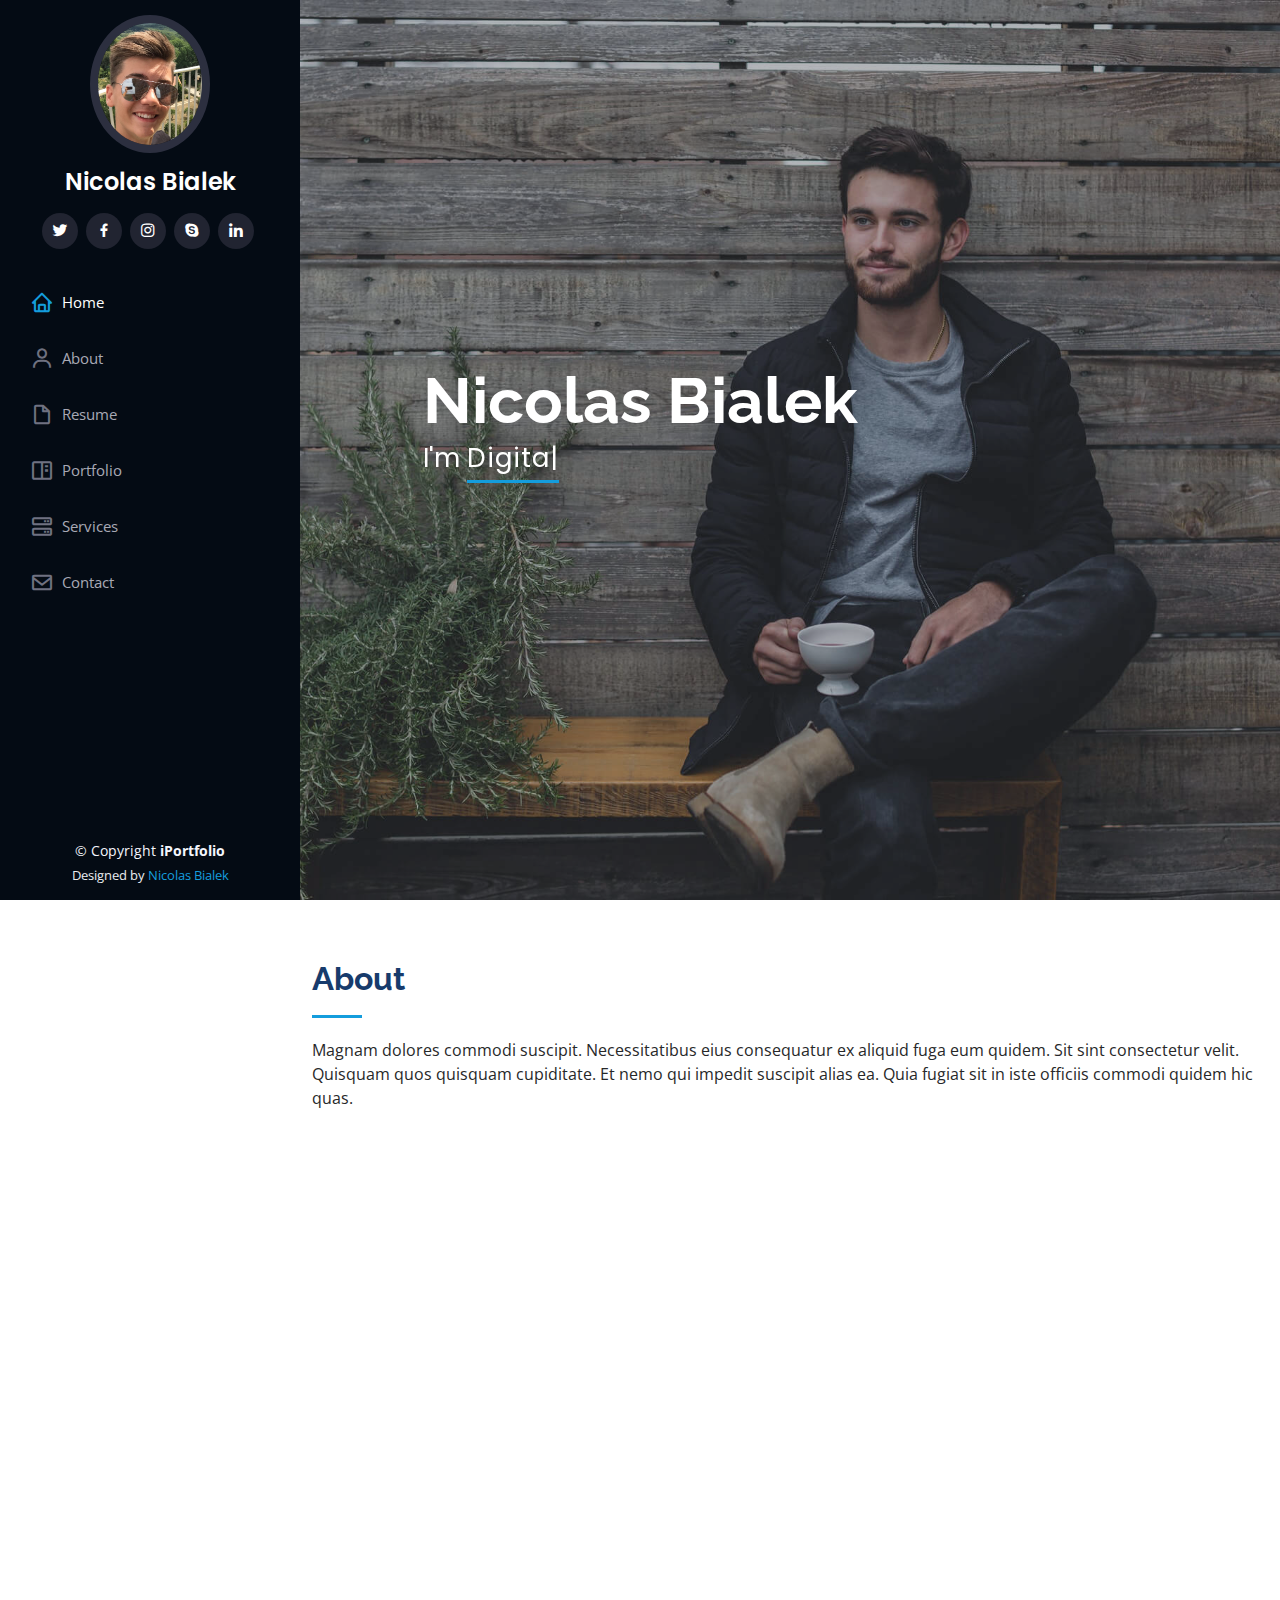
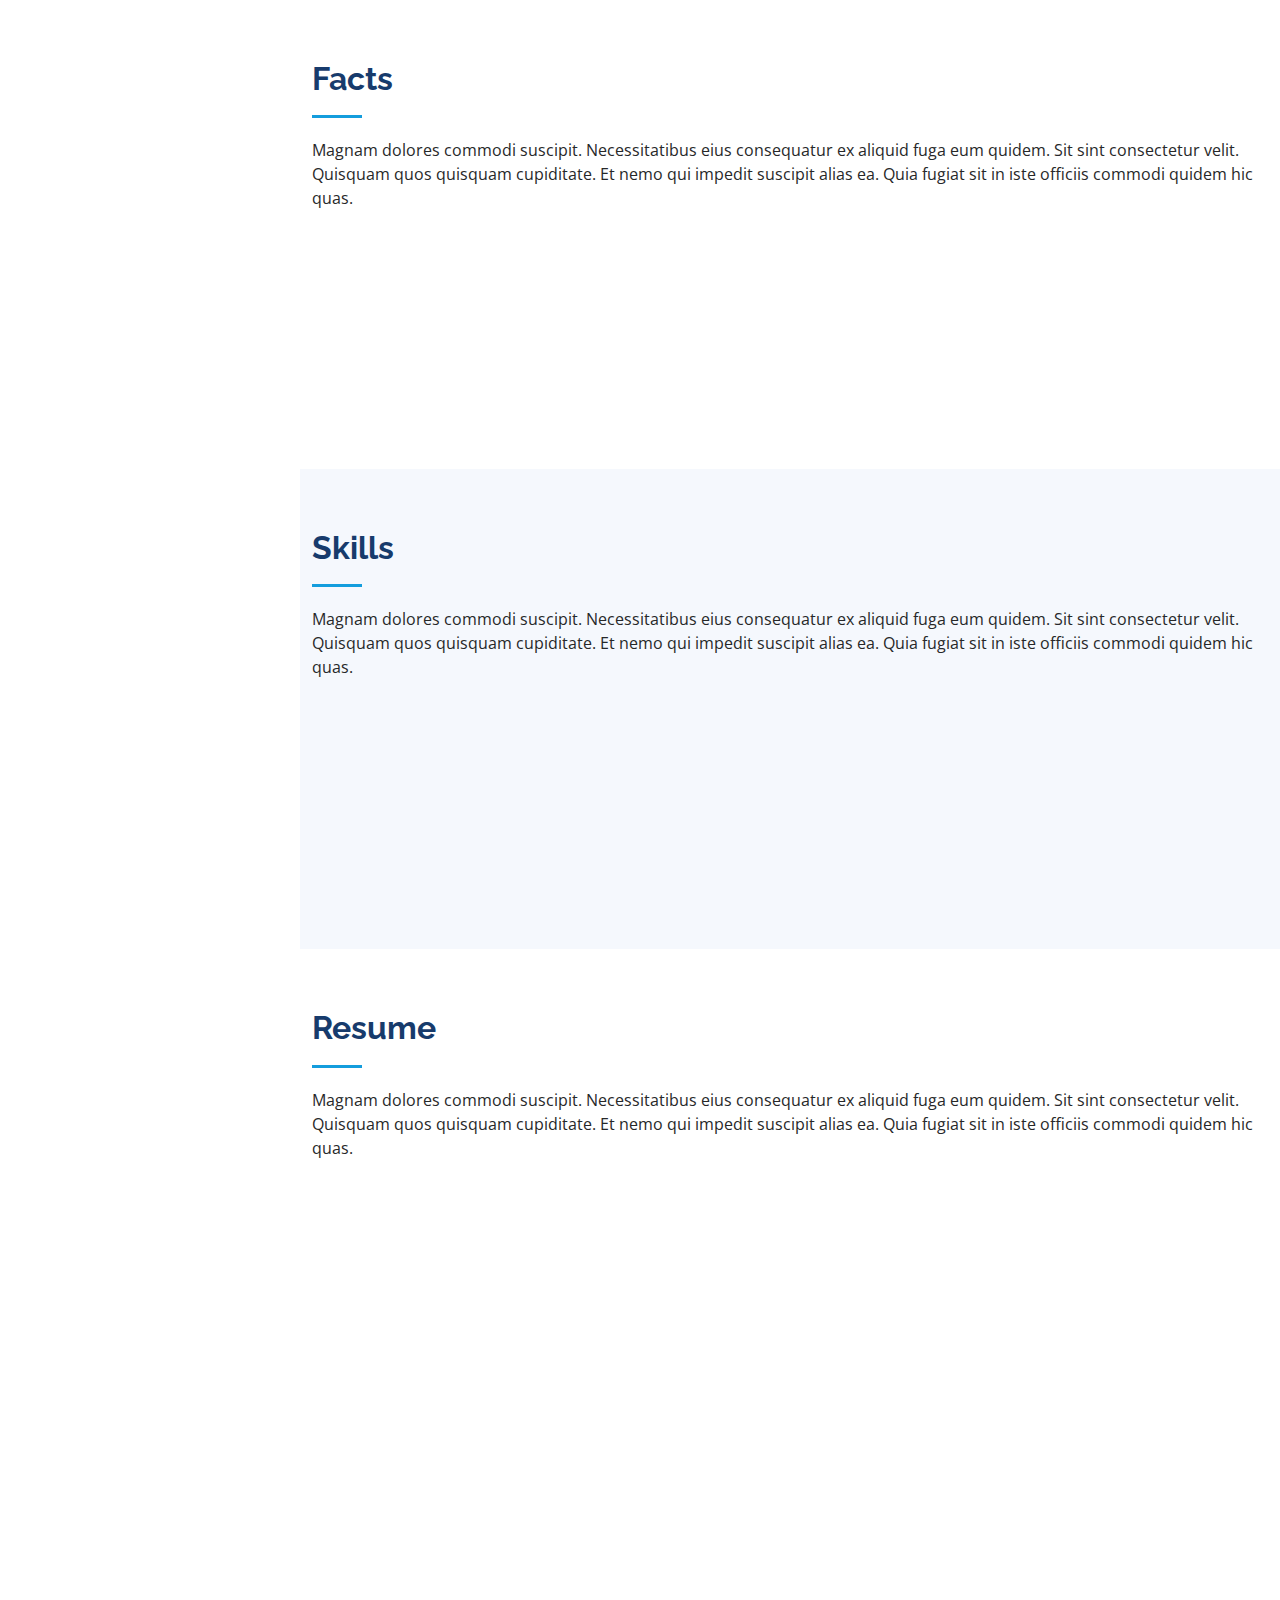
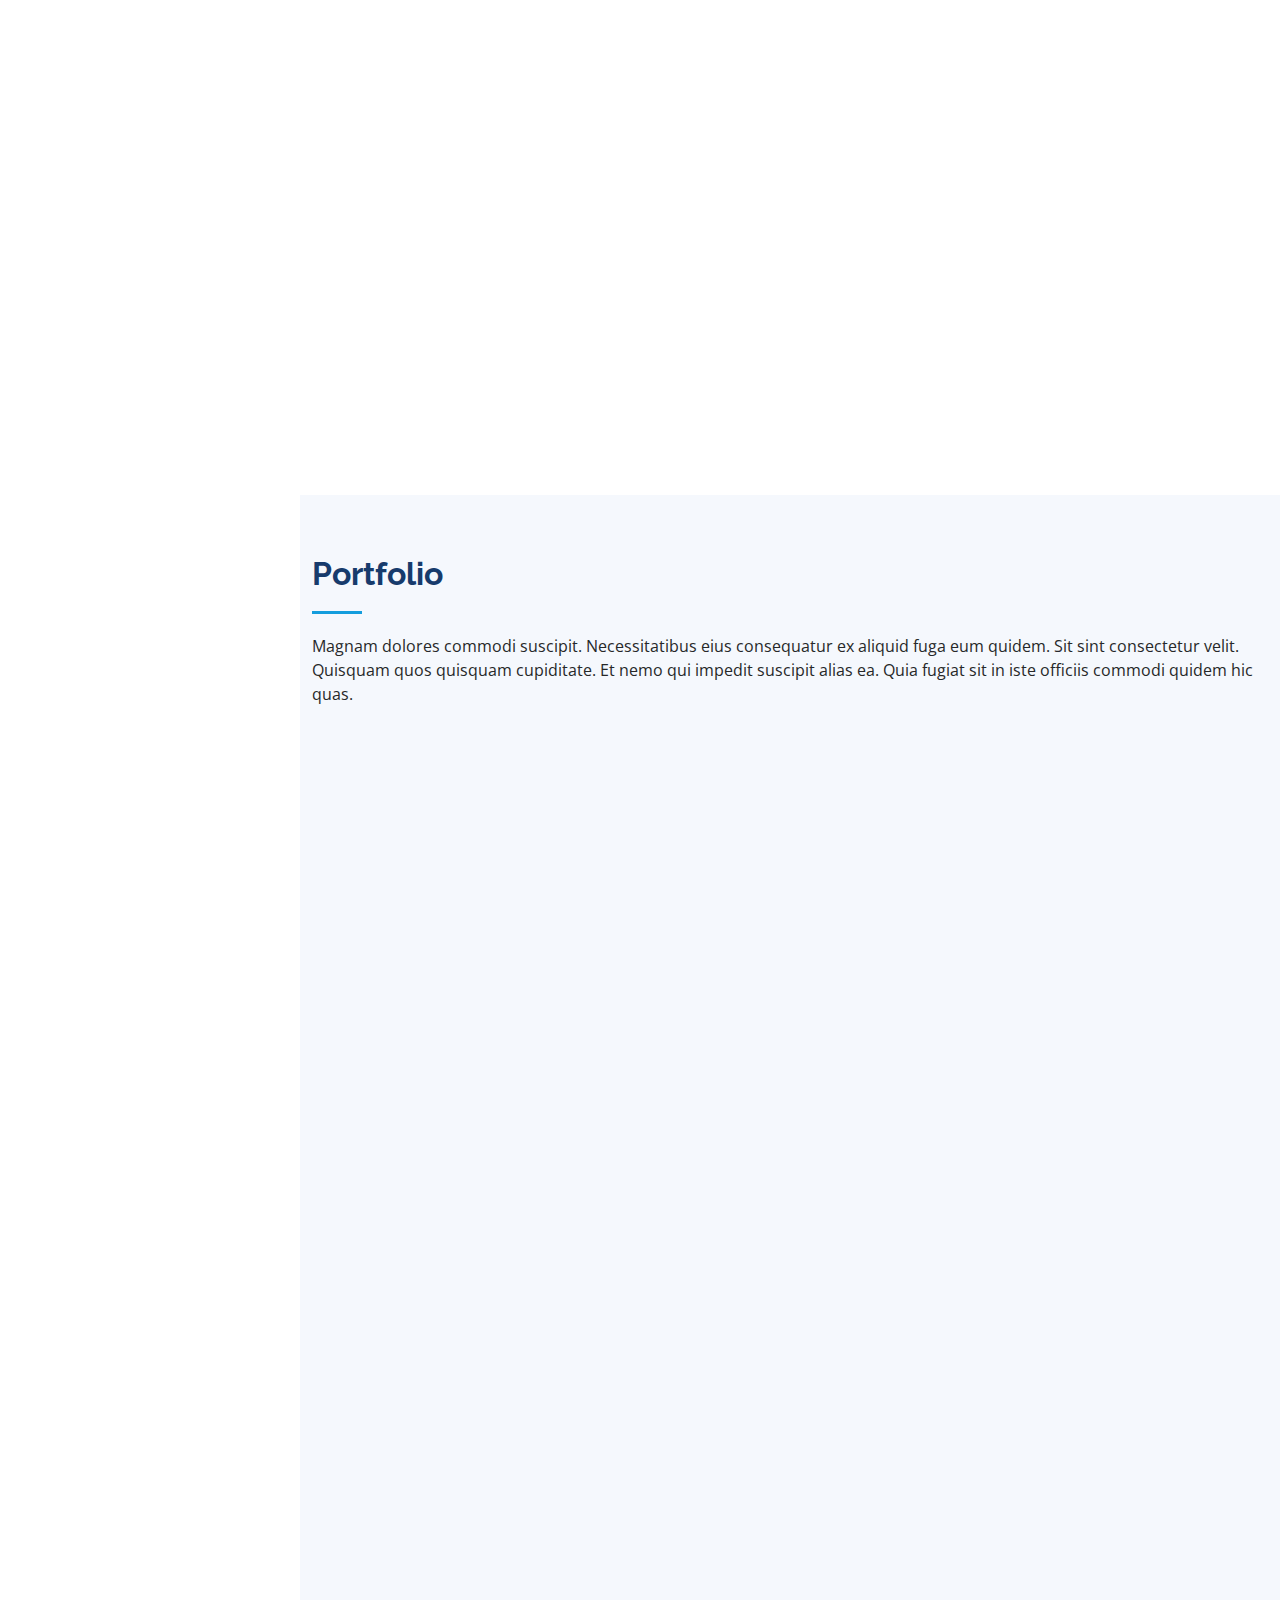
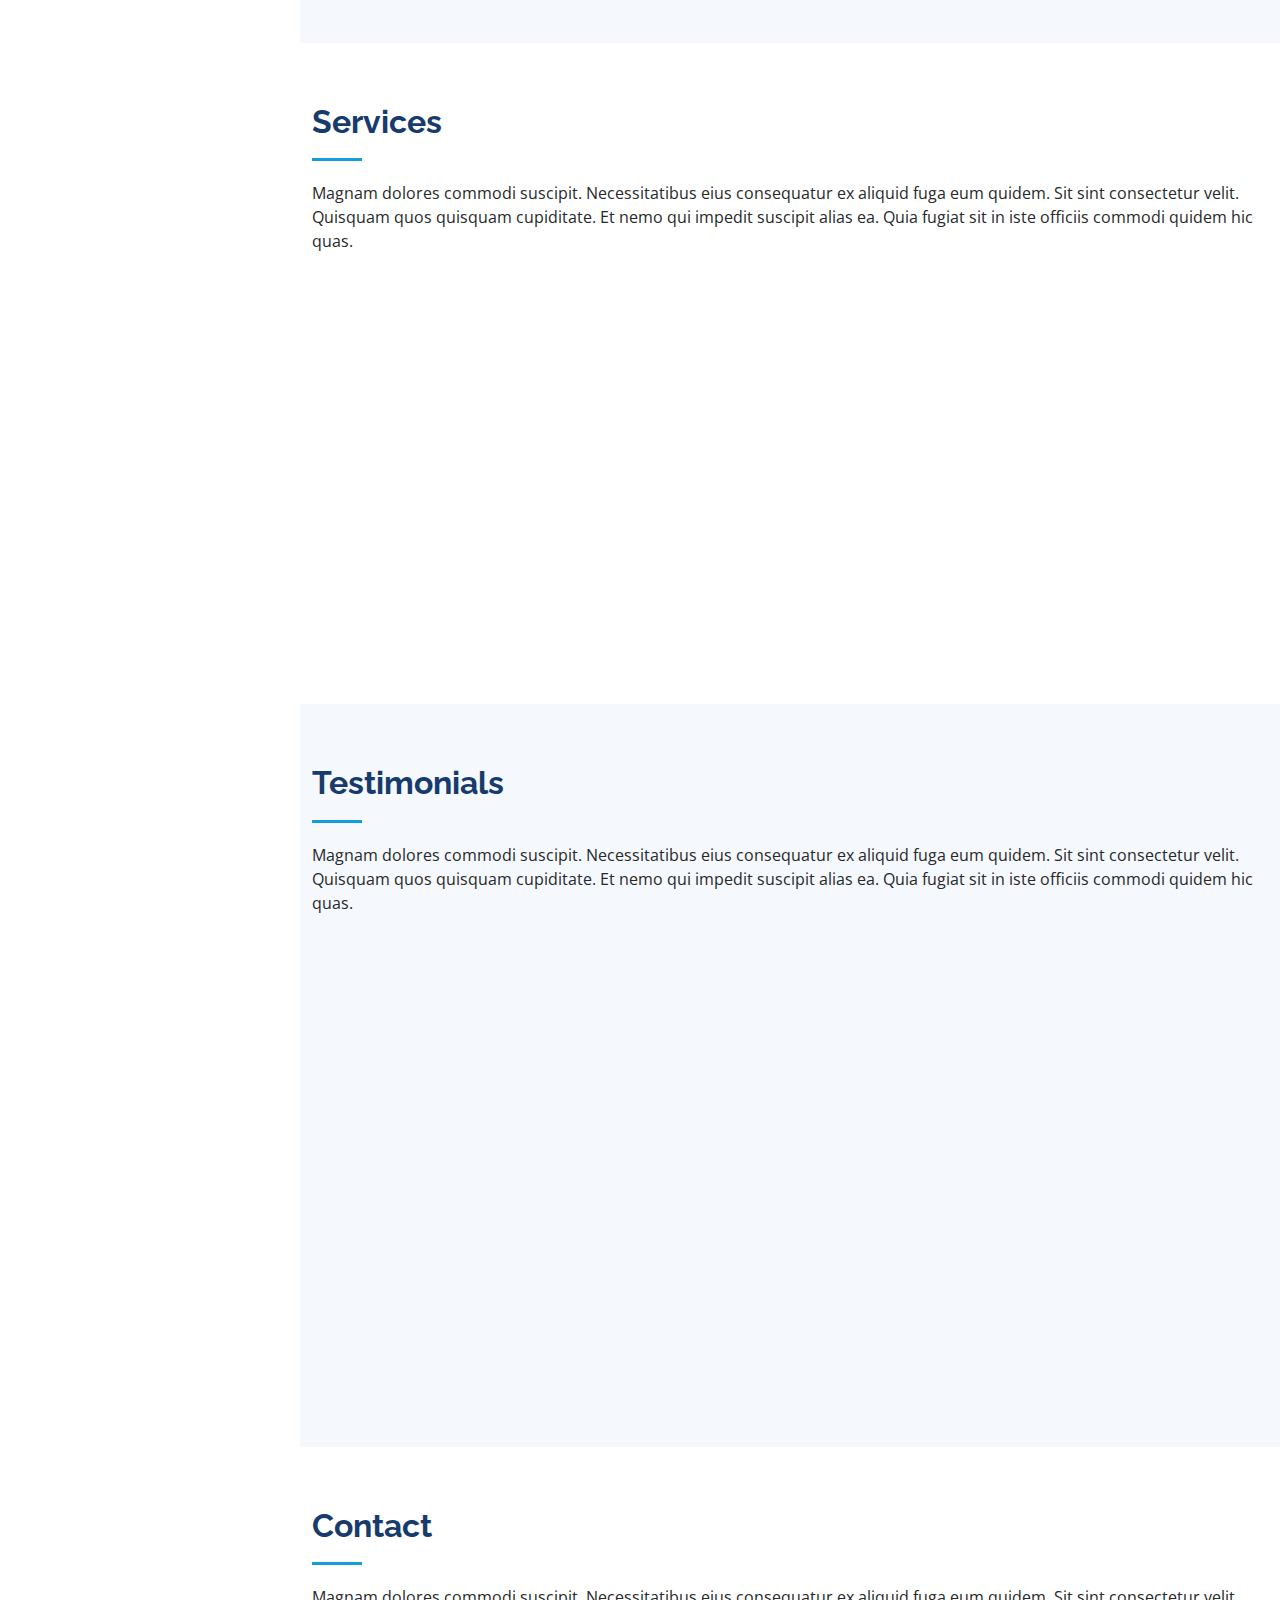
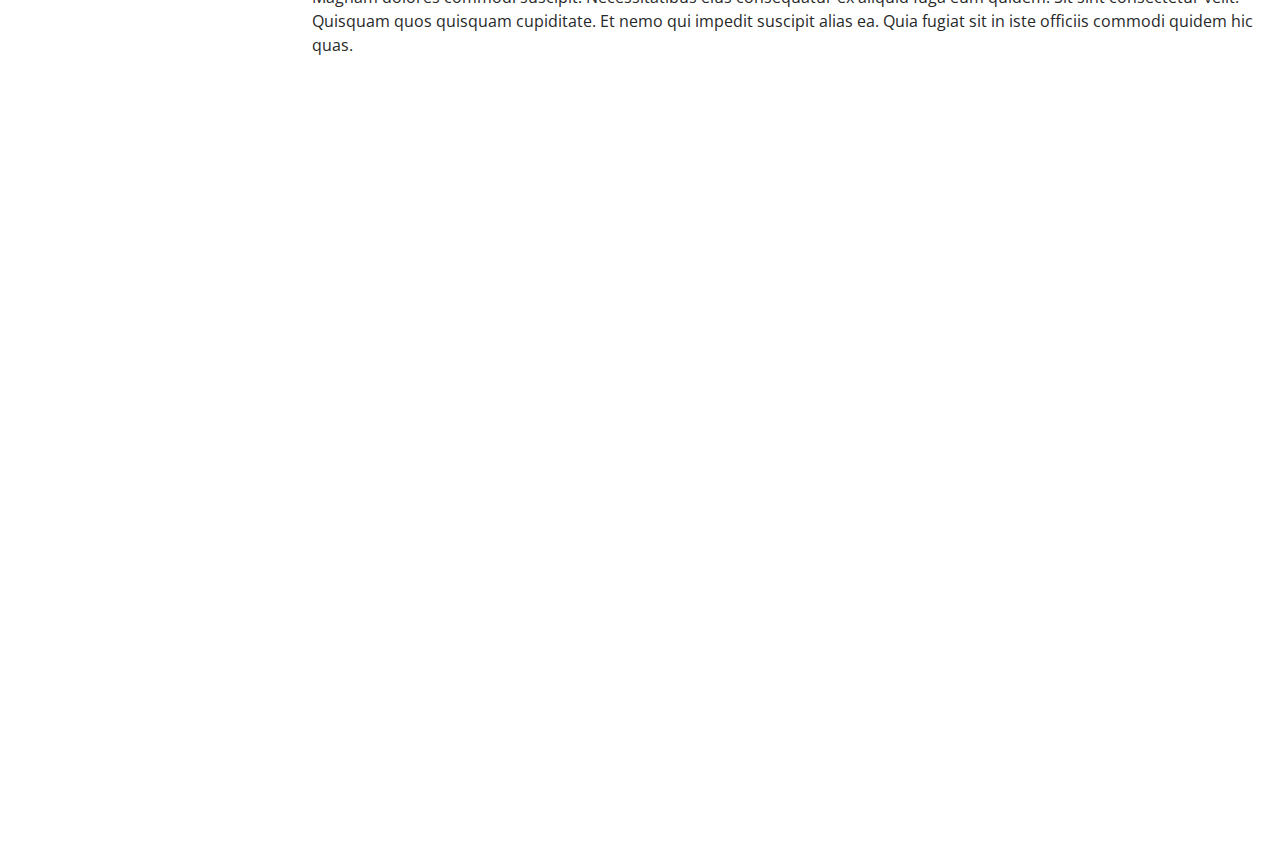
==== commit e62d8ab3: "edits" ====
--- a/index.html
+++ b/index.html
@@ -5,13 +5,13 @@
   <meta charset="utf-8">
   <meta content="width=device-width, initial-scale=1.0" name="viewport">
 
-  <title>iPortfolio Bootstrap Template - Index</title>
+  <title>Nicolas Bialek</title>
   <meta content="" name="description">
   <meta content="" name="keywords">
 
   <!-- Favicons -->
-  <link href="assets/img/favicon.png" rel="icon">
-  <link href="assets/img/apple-touch-icon.png" rel="apple-touch-icon">
+  <link href="assets/img/logo.jpg" rel="icon">
+  <link href="assets/img/logo.jpg" rel="apple-touch-icon">
 
   <!-- Google Fonts -->
   <link href="https://fonts.googleapis.com/css?family=Open+Sans:300,300i,400,400i,600,600i,700,700i|Raleway:300,300i,400,400i,500,500i,600,600i,700,700i|Poppins:300,300i,400,400i,500,500i,600,600i,700,700i" rel="stylesheet">
@@ -26,13 +26,6 @@
 
   <!-- Template Main CSS File -->
   <link href="assets/css/style.css" rel="stylesheet">
-
-  <!-- =======================================================
-  * Template Name: iPortfolio - v3.9.1
-  * Template URL: https://bootstrapmade.com/iportfolio-bootstrap-portfolio-websites-template/
-  * Author: BootstrapMade.com
-  * License: https://bootstrapmade.com/license/
-  ======================================================== -->
 </head>
 
 <body>
@@ -45,8 +38,8 @@
     <div class="d-flex flex-column">
 
       <div class="profile">
-        <img src="assets/img/profile-img.jpg" alt="" class="img-fluid rounded-circle">
-        <h1 class="text-light"><a href="index.html">Alex Smith</a></h1>
+        <img src="assets/img/bg logo.png" alt="" class="img-fluid rounded-circle">
+        <h1 class="text-light"><a href="index.html">Nicolas Bialek</a></h1>
         <div class="social-links mt-3 text-center">
           <a href="#" class="twitter"><i class="bx bxl-twitter"></i></a>
           <a href="#" class="facebook"><i class="bx bxl-facebook"></i></a>
@@ -72,8 +65,8 @@
   <!-- ======= Hero Section ======= -->
   <section id="hero" class="d-flex flex-column justify-content-center align-items-center">
     <div class="hero-container" data-aos="fade-in">
-      <h1>Alex Smith</h1>
-      <p>I'm <span class="typed" data-typed-items="Designer, Developer, Freelancer, Photographer"></span></p>
+      <h1>Nicolas Bialek</h1>
+      <p>I'm <span class="typed" data-typed-items="Digital Marketing Manager, Content Manager, Social Media Specialist, Social Media Analyst"></span></p>
     </div>
   </section><!-- End Hero -->
 
@@ -631,11 +624,7 @@
         &copy; Copyright <strong><span>iPortfolio</span></strong>
       </div>
       <div class="credits">
-        <!-- All the links in the footer should remain intact. -->
-        <!-- You can delete the links only if you purchased the pro version. -->
-        <!-- Licensing information: https://bootstrapmade.com/license/ -->
-        <!-- Purchase the pro version with working PHP/AJAX contact form: https://bootstrapmade.com/iportfolio-bootstrap-portfolio-websites-template/ -->
-        Designed by <a href="https://bootstrapmade.com/">BootstrapMade</a>
+        Designed by <a href="https://github.com/NicolasBialek">Nicolas Bialek</a>
       </div>
     </div>
   </footer><!-- End  Footer -->
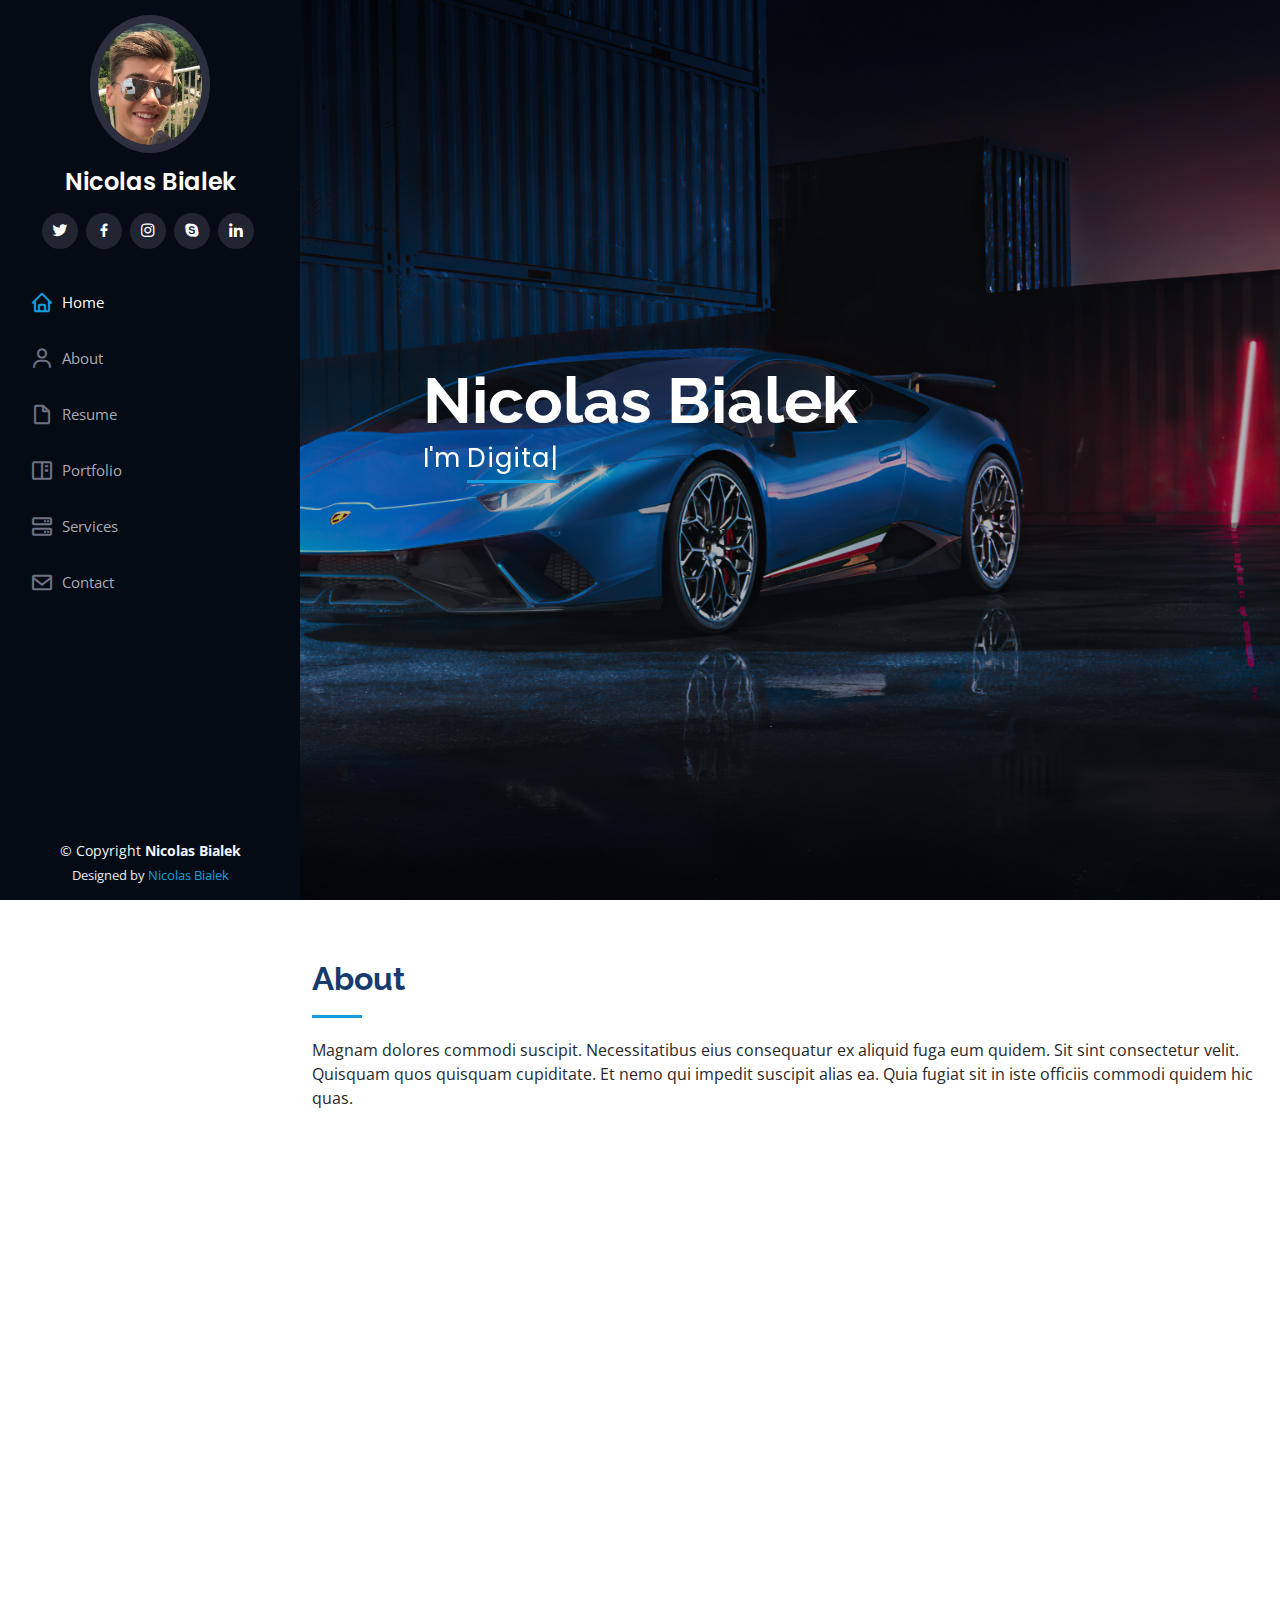
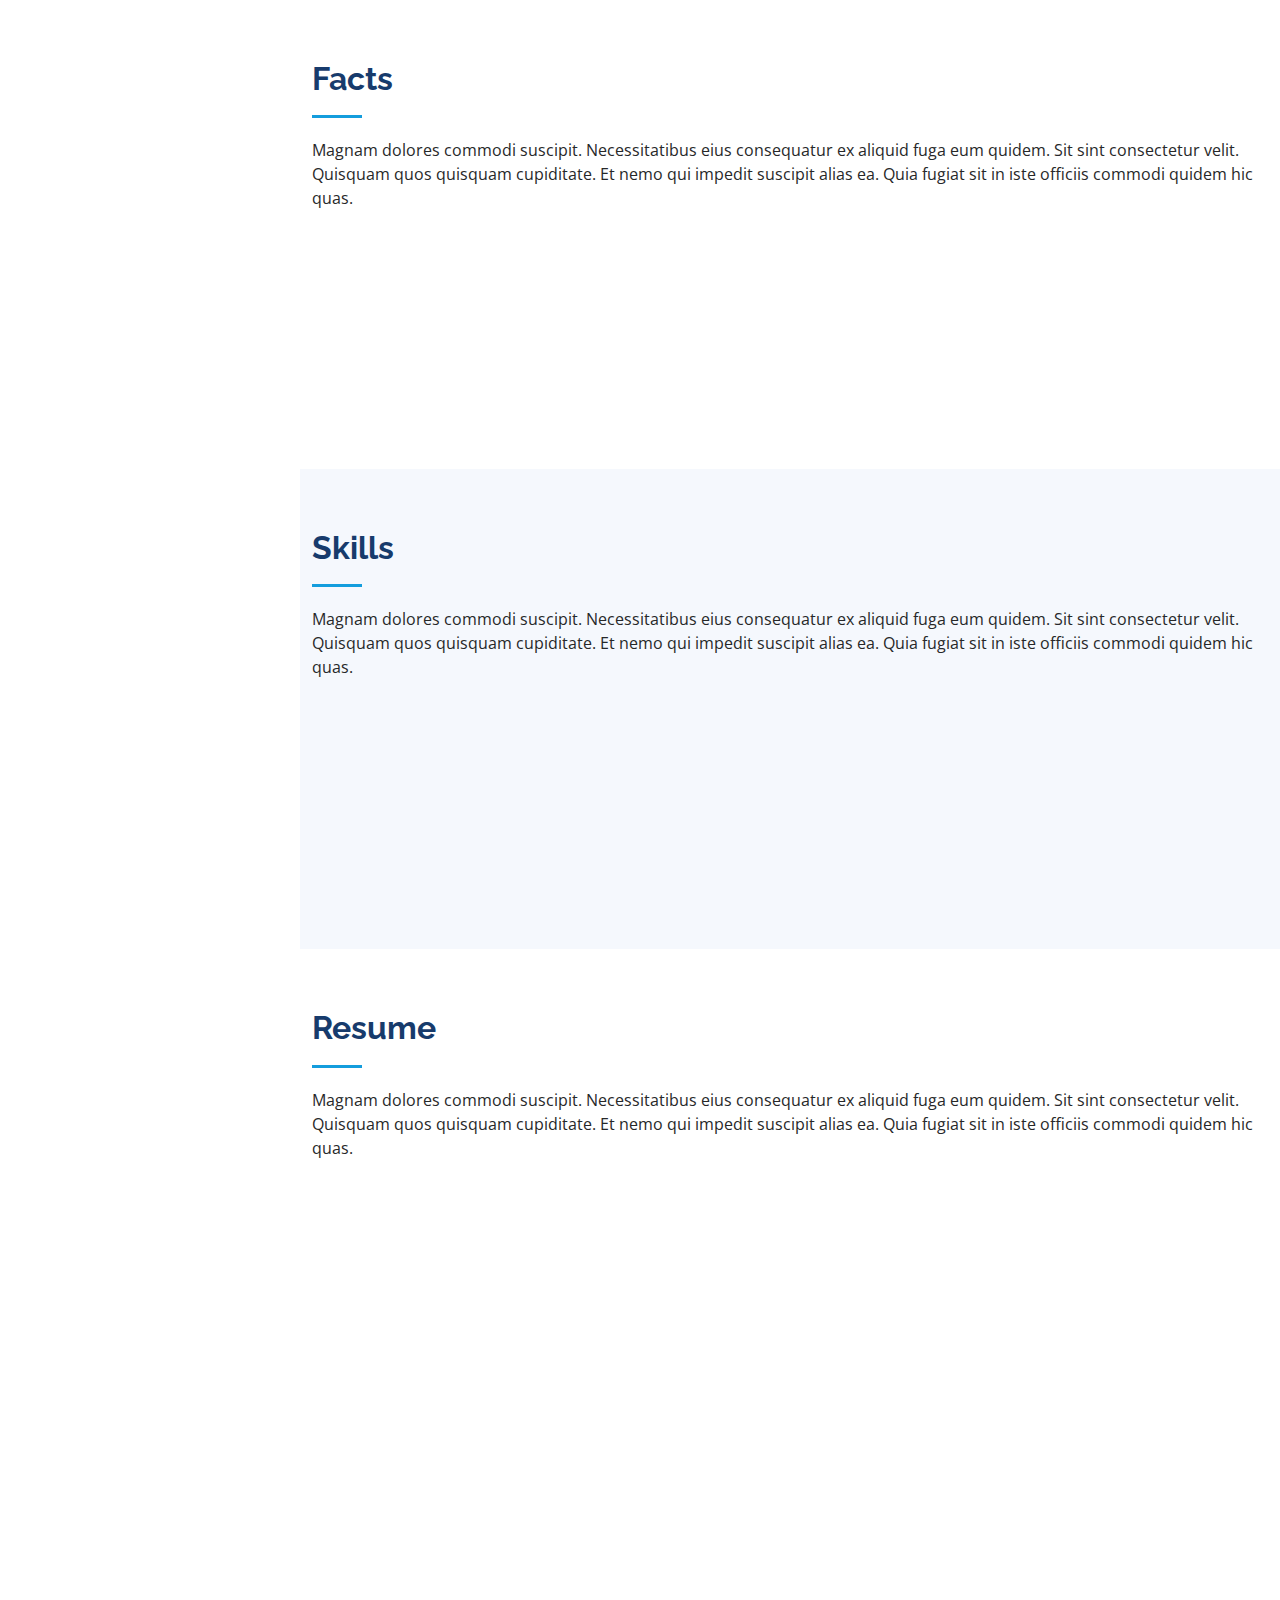
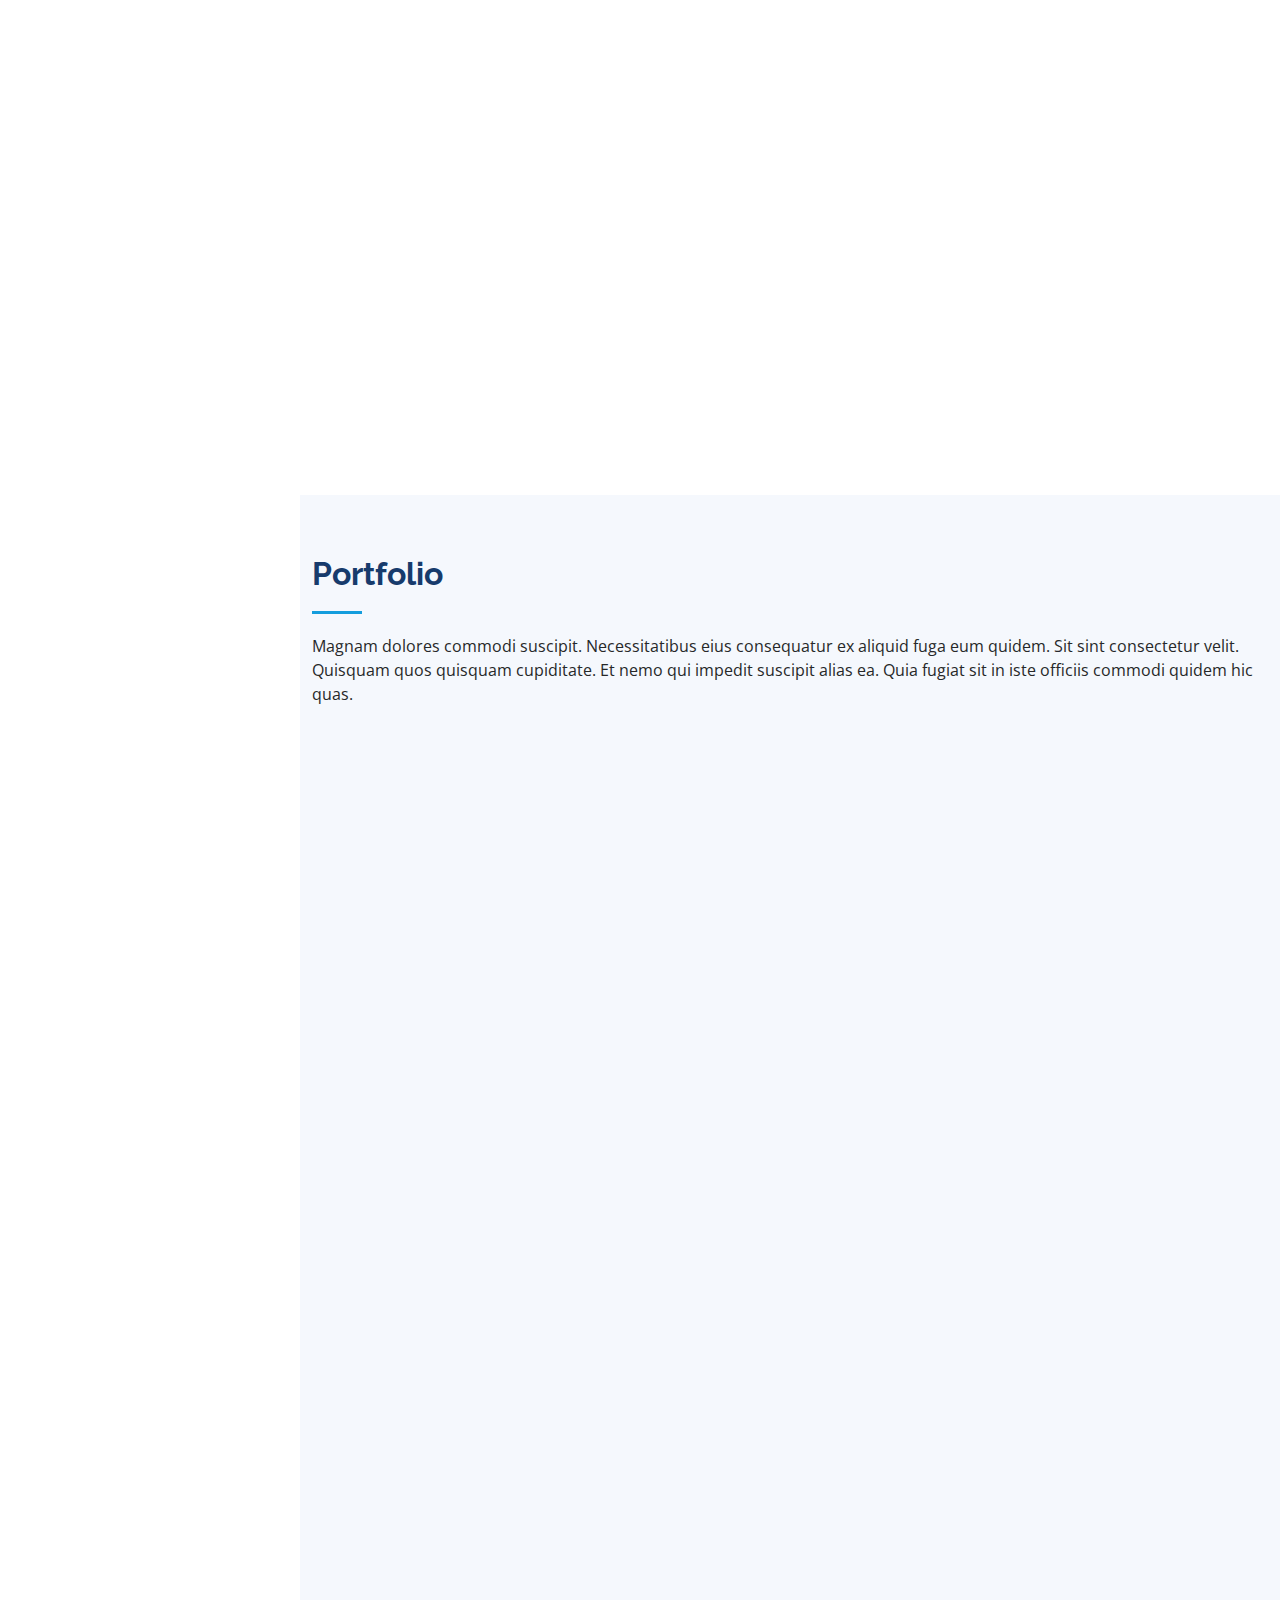
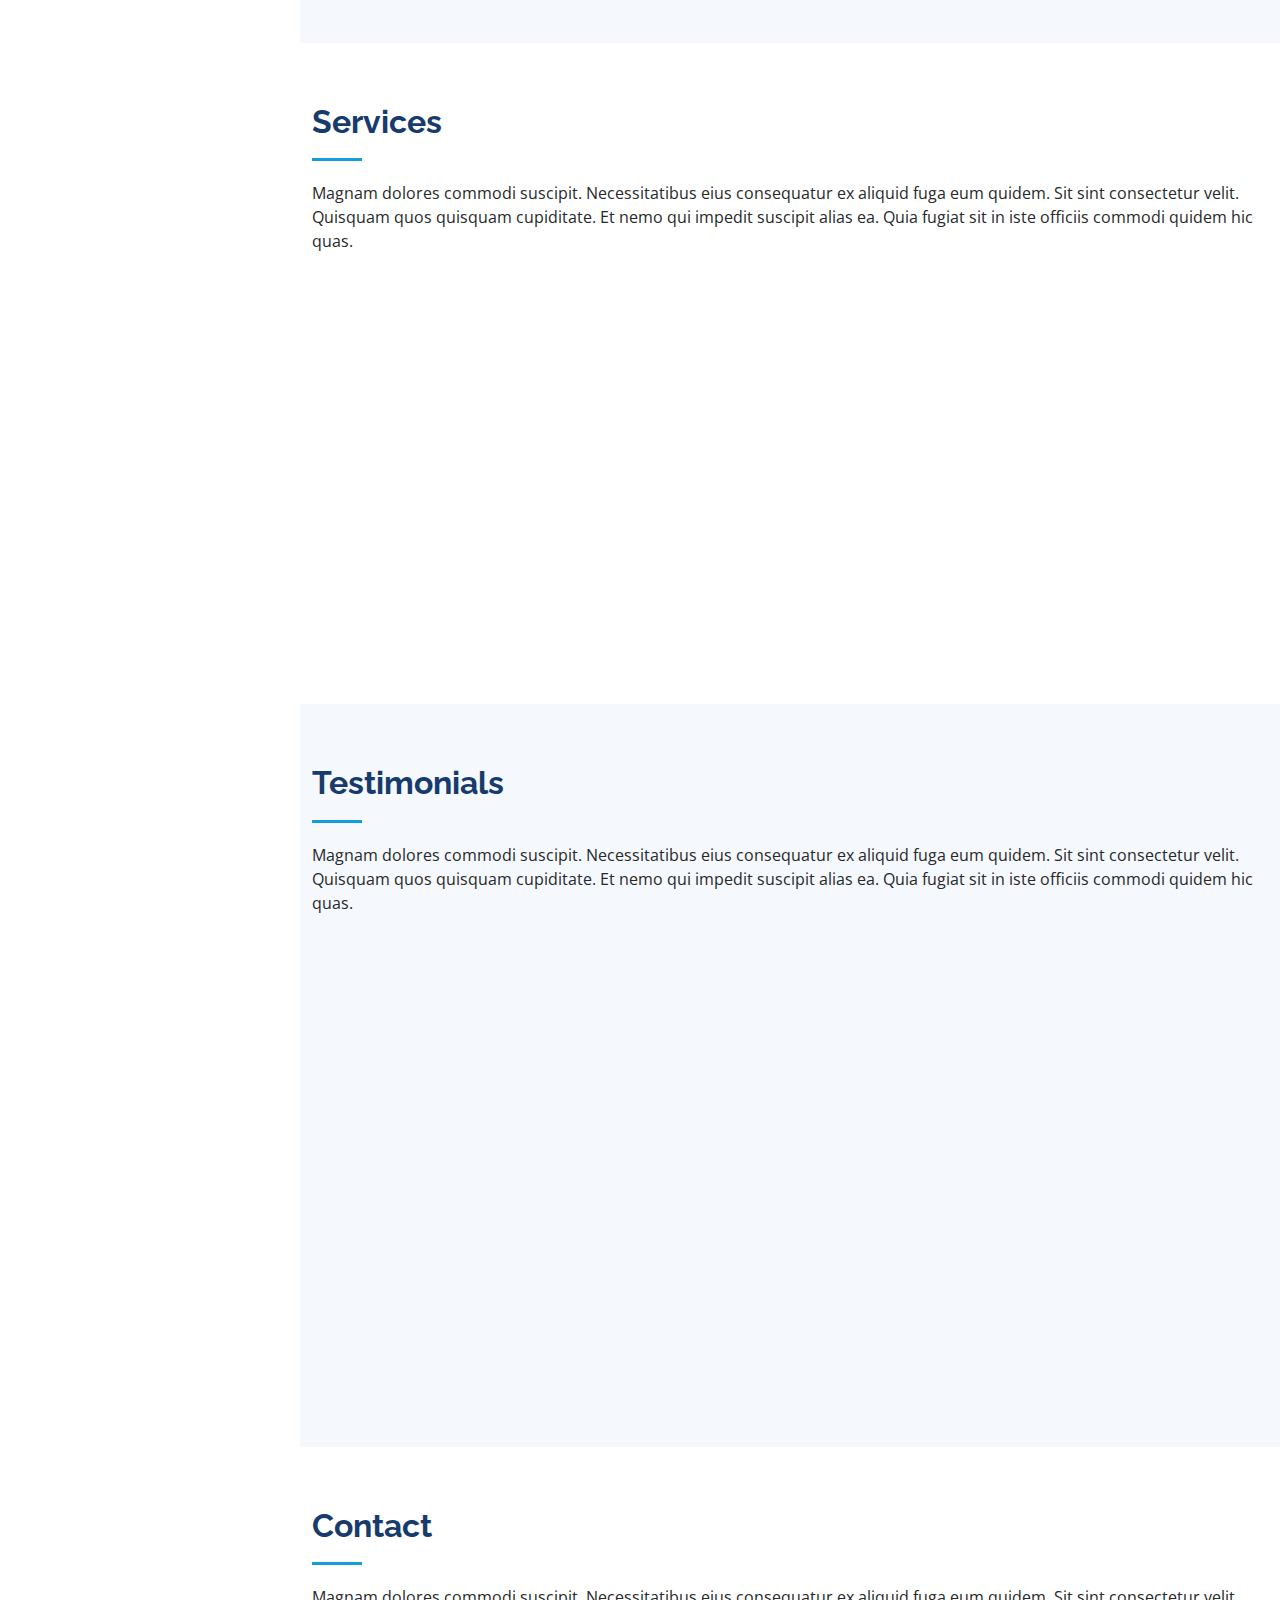
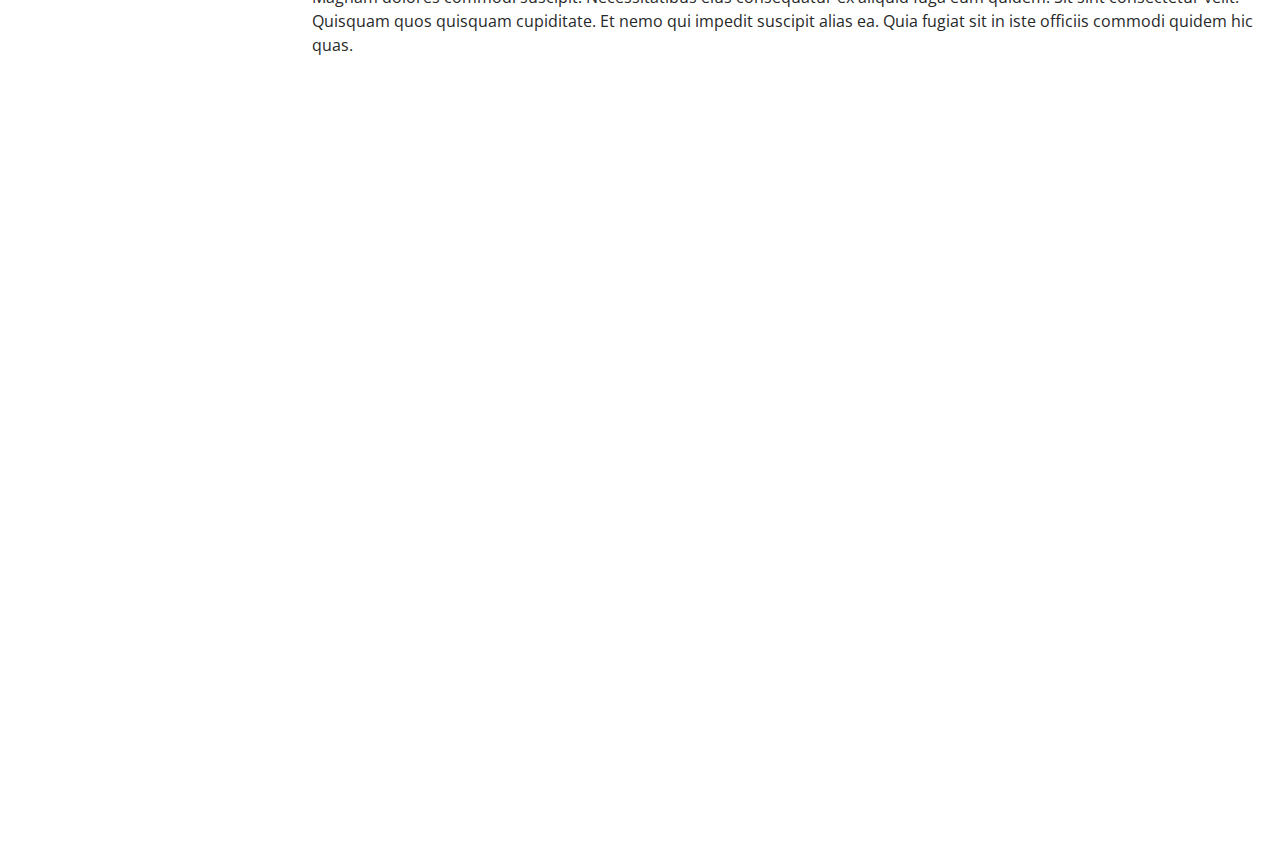
==== commit b2da806f: "update" ====
--- a/index.html
+++ b/index.html
@@ -41,11 +41,11 @@
         <img src="assets/img/bg logo.png" alt="" class="img-fluid rounded-circle">
         <h1 class="text-light"><a href="index.html">Nicolas Bialek</a></h1>
         <div class="social-links mt-3 text-center">
-          <a href="#" class="twitter"><i class="bx bxl-twitter"></i></a>
-          <a href="#" class="facebook"><i class="bx bxl-facebook"></i></a>
-          <a href="#" class="instagram"><i class="bx bxl-instagram"></i></a>
-          <a href="#" class="google-plus"><i class="bx bxl-skype"></i></a>
-          <a href="#" class="linkedin"><i class="bx bxl-linkedin"></i></a>
+          <a href="#" class="twitter" target=”_blank”><i class="bx bxl-twitter"></i></a>
+          <a href="#" class="facebook" target=”_blank”><i class="bx bxl-facebook"></i></a>
+          <a href="#" class="instagram" target=”_blank”><i class="bx bxl-instagram"></i></a>
+          <a href="#" class="google-plus" target=”_blank”><i class="bx bxl-skype"></i></a>
+          <a href="#" class="linkedin" target=”_blank”><i class="bx bxl-linkedin"></i></a>
         </div>
       </div>
 
@@ -621,10 +621,10 @@
   <footer id="footer">
     <div class="container">
       <div class="copyright">
-        &copy; Copyright <strong><span>iPortfolio</span></strong>
+        &copy; Copyright <strong><span>Nicolas Bialek</span></strong>
       </div>
       <div class="credits">
-        Designed by <a href="https://github.com/NicolasBialek">Nicolas Bialek</a>
+        Designed by <a href="https://github.com/NicolasBialek" target=”_blank”>Nicolas Bialek</a>
       </div>
     </div>
   </footer><!-- End  Footer -->
--- a/assets/css/style.css
+++ b/assets/css/style.css
@@ -1,10 +1,3 @@
-/**
-* Template Name: iPortfolio - v3.9.1
-* Template URL: https://bootstrapmade.com/iportfolio-bootstrap-portfolio-websites-template/
-* Author: BootstrapMade.com
-* License: https://bootstrapmade.com/license/
-*/
-
 /*--------------------------------------------------------------
 # General
 --------------------------------------------------------------*/
@@ -228,7 +221,7 @@
 #hero {
   width: 100%;
   height: 100vh;
-  background: url("../img/hero-bg.jpg") top center;
+  background: url("../img/Background/blue-lamborghini-huracan-4k-b4.jpg") top center;
   background-size: cover;
 }
 
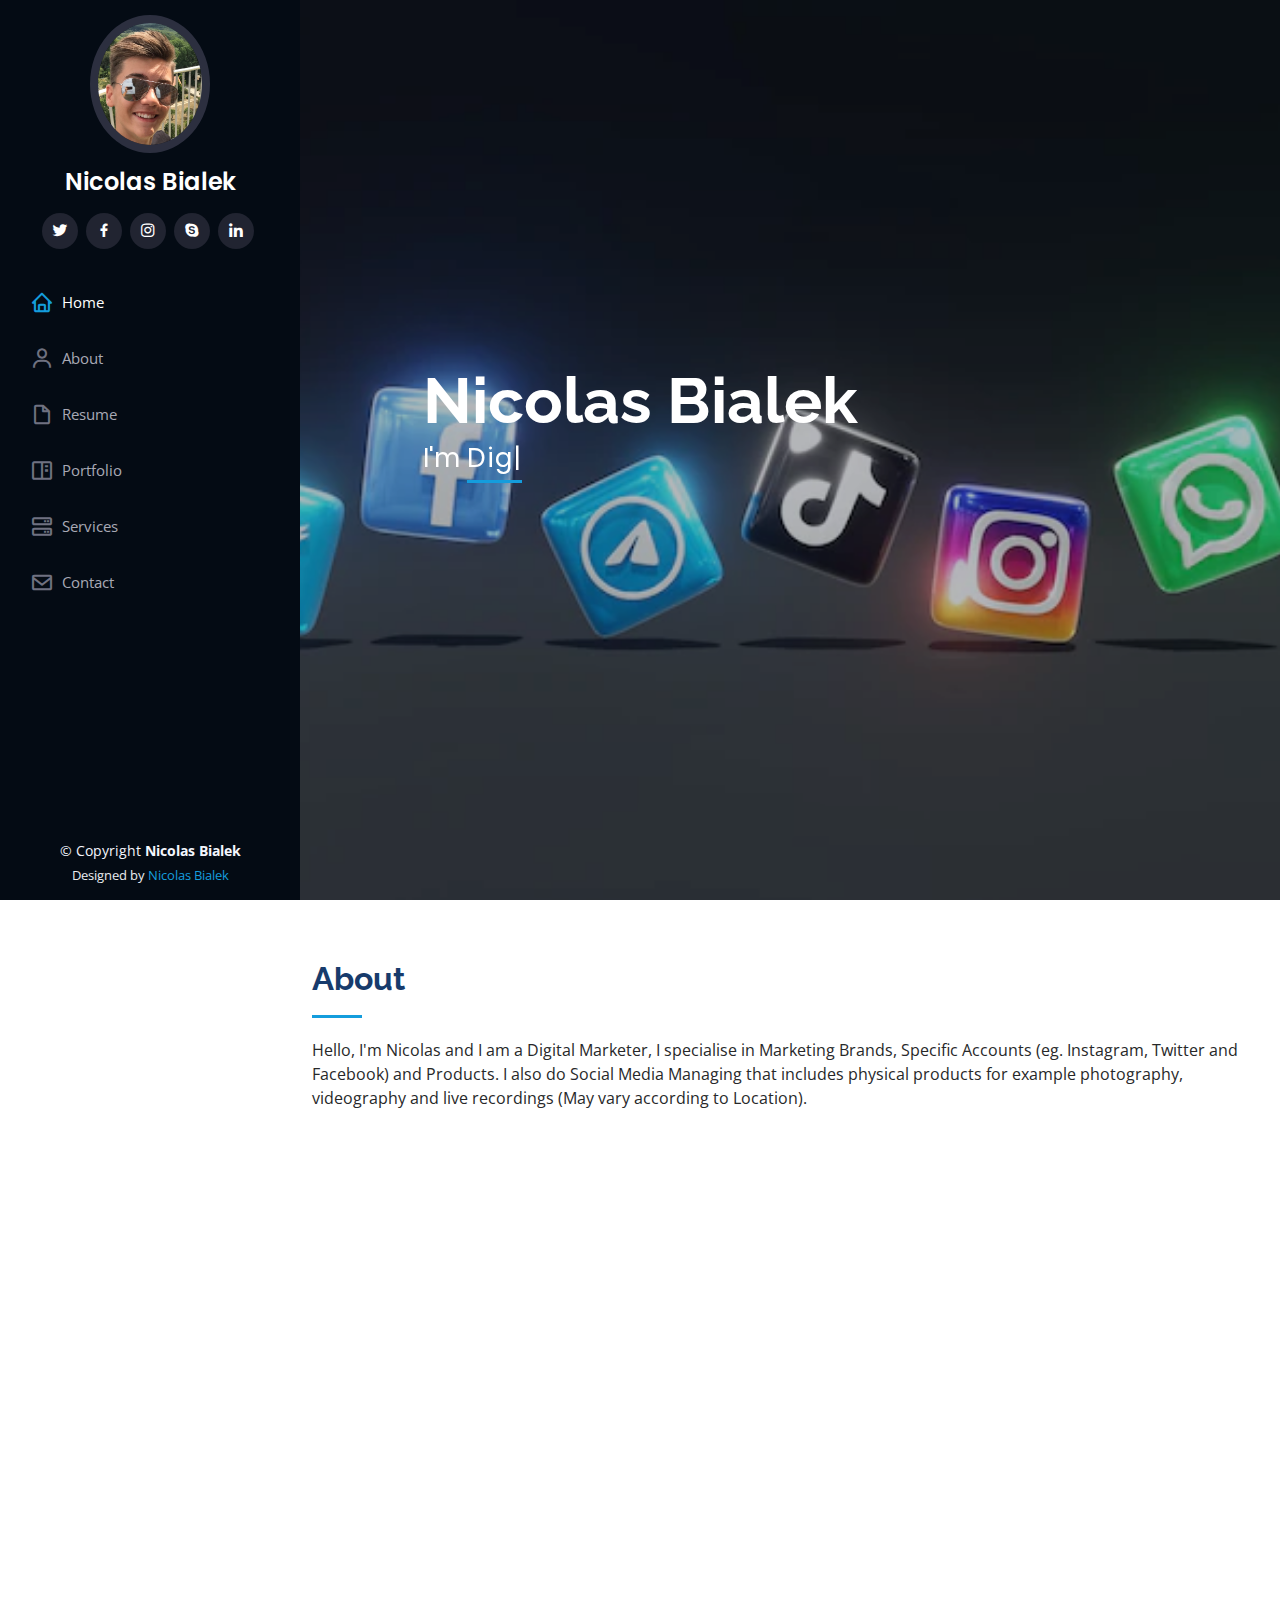
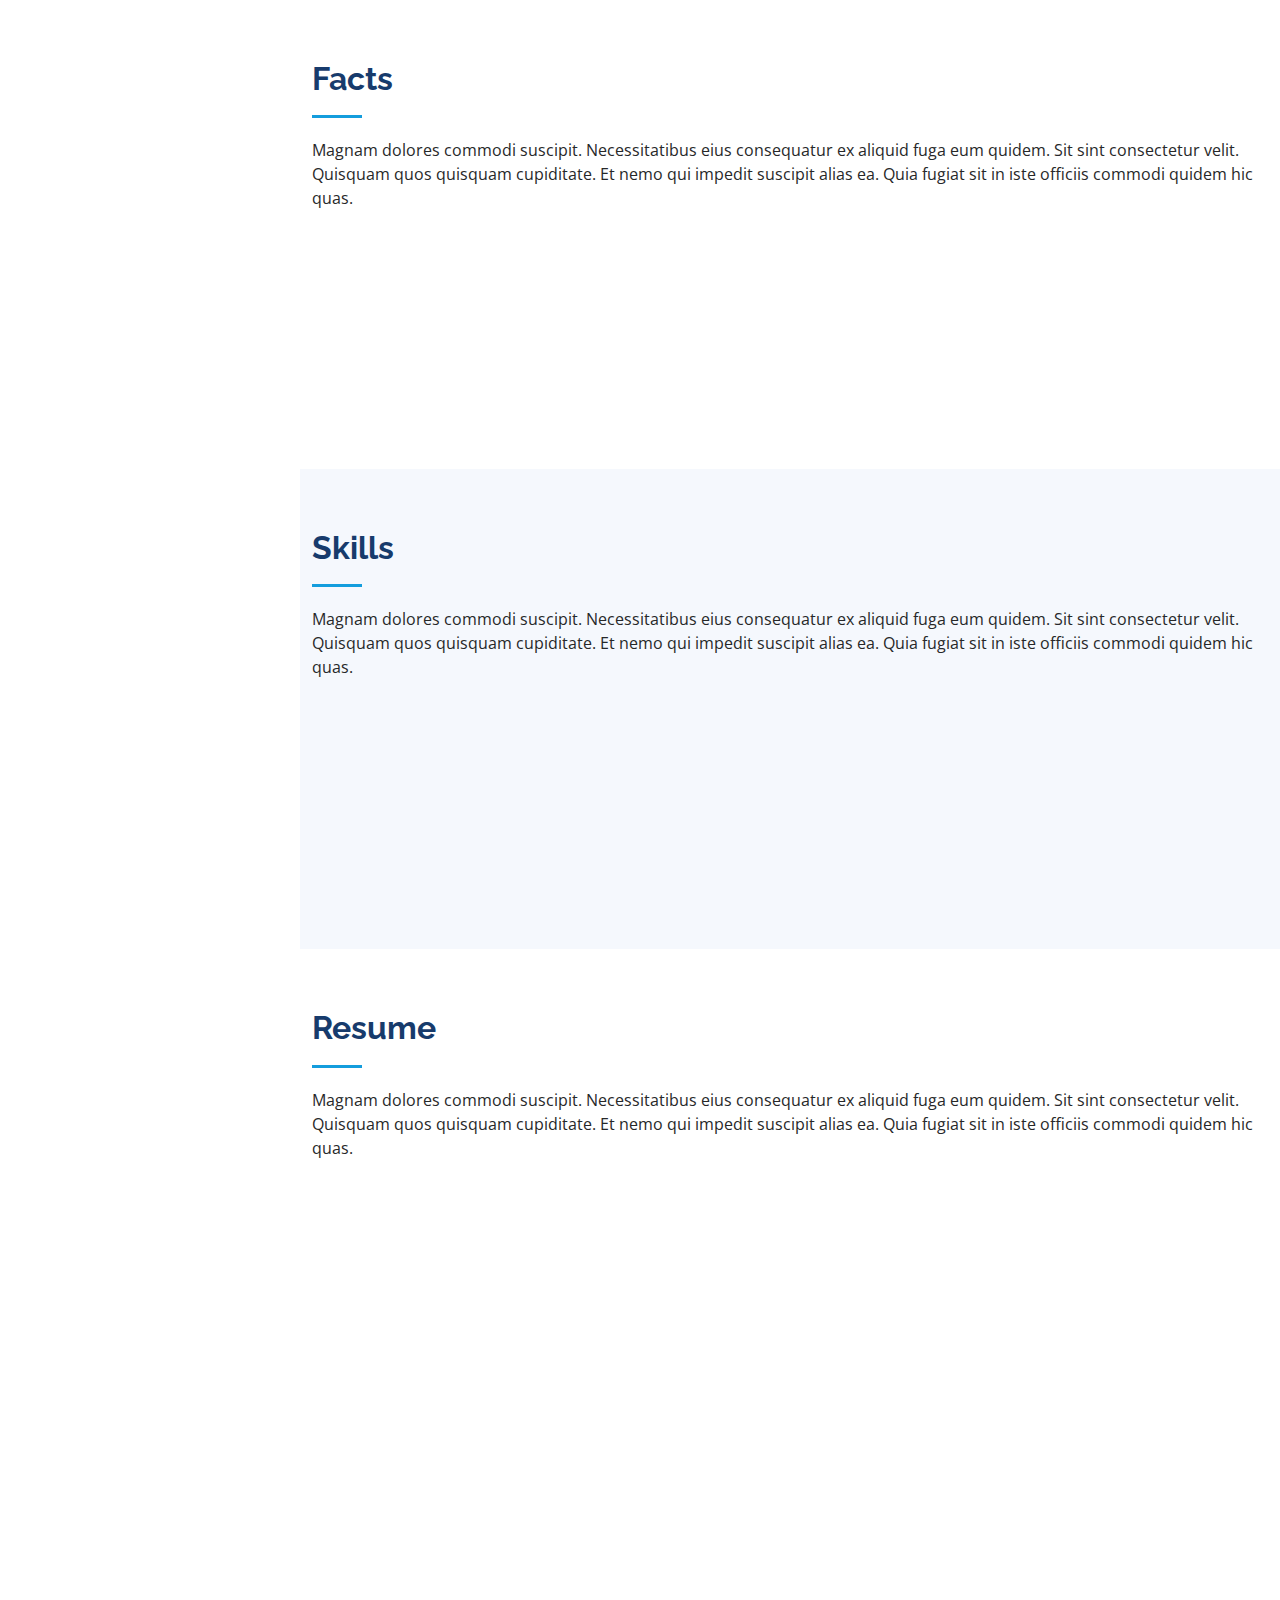
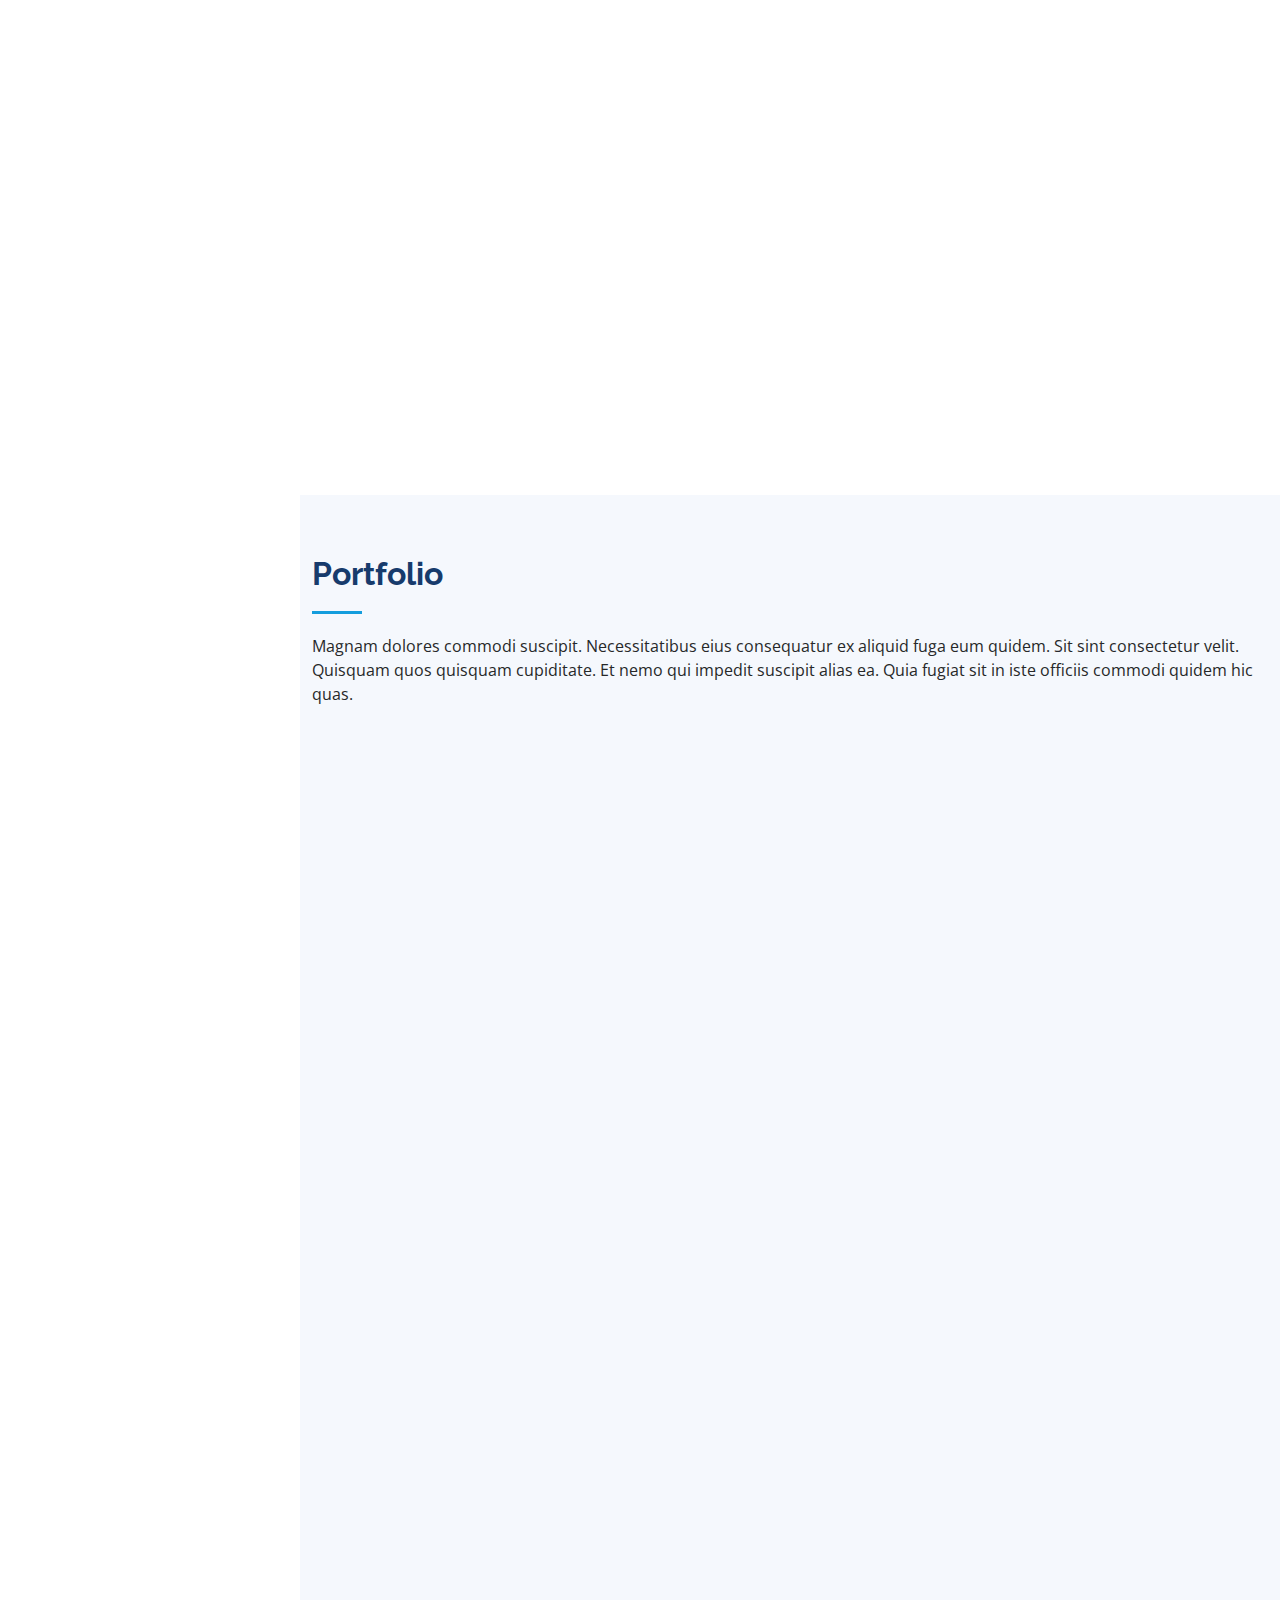
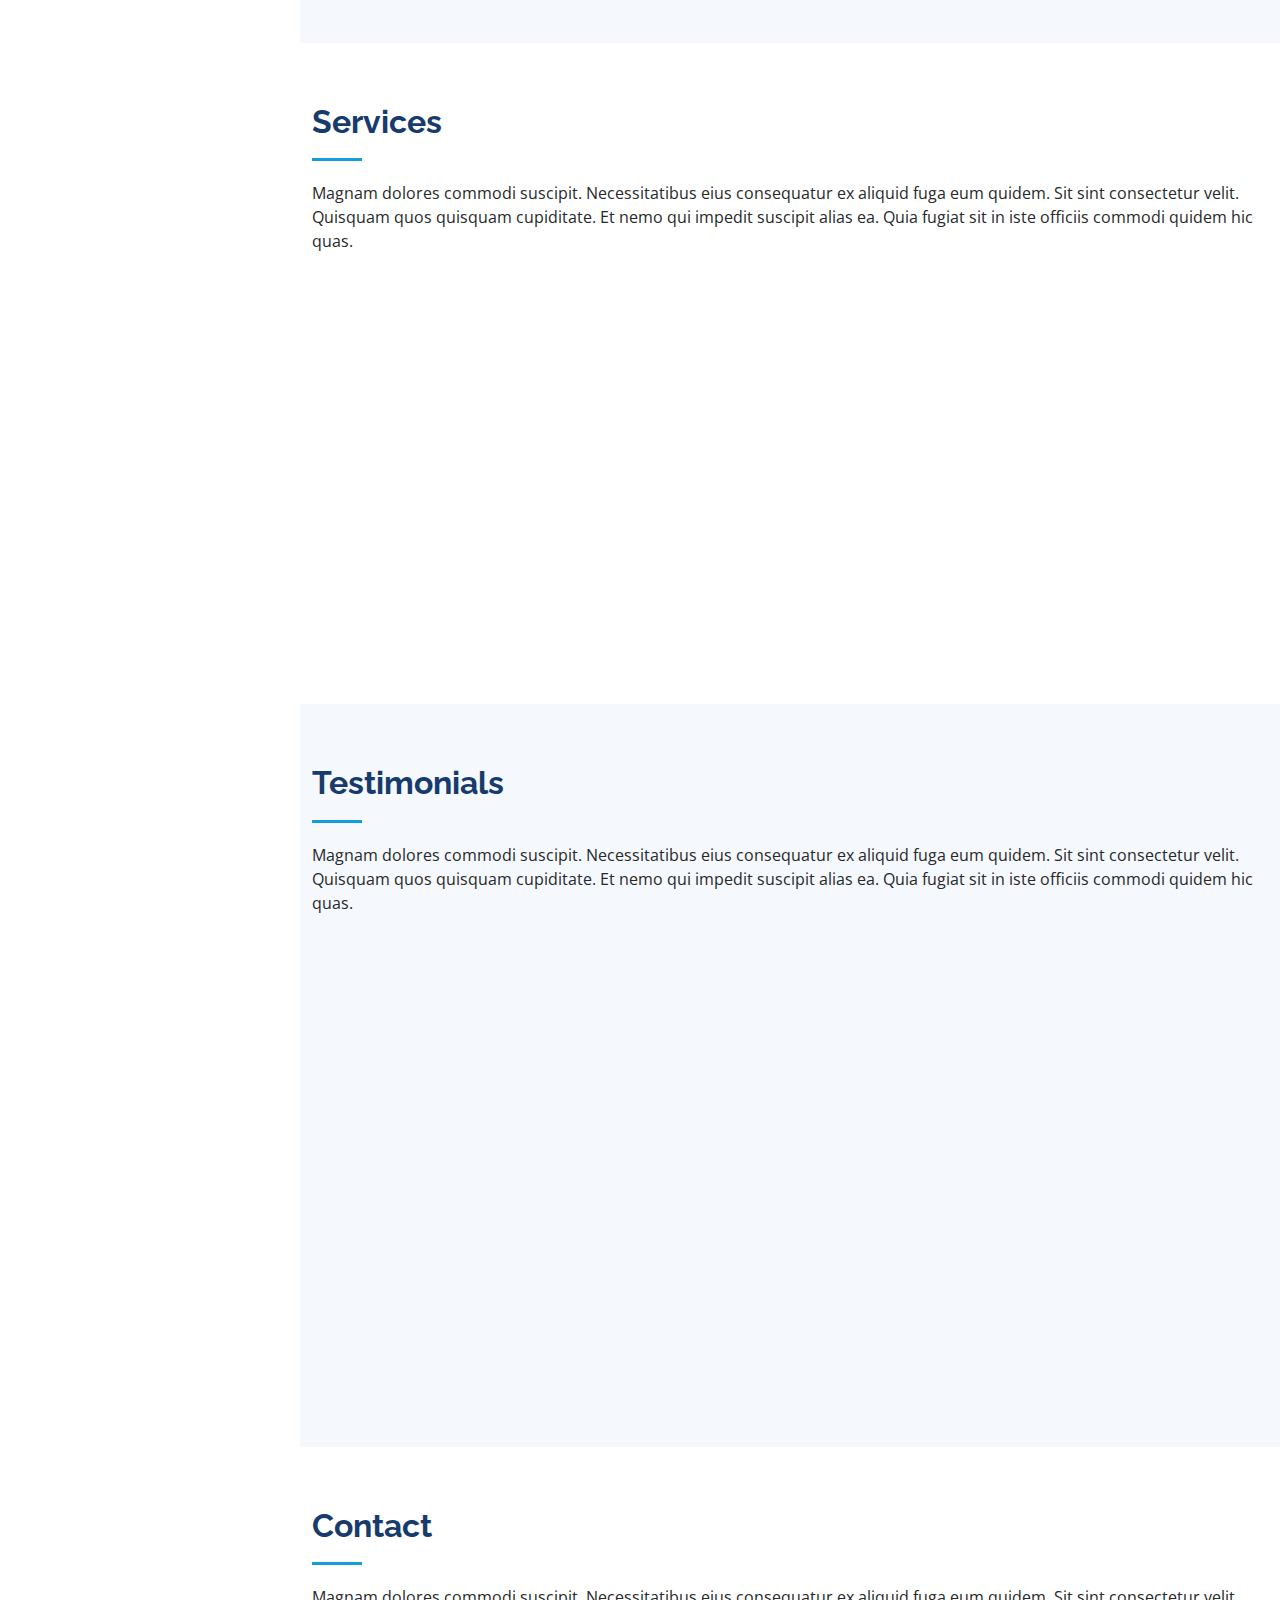
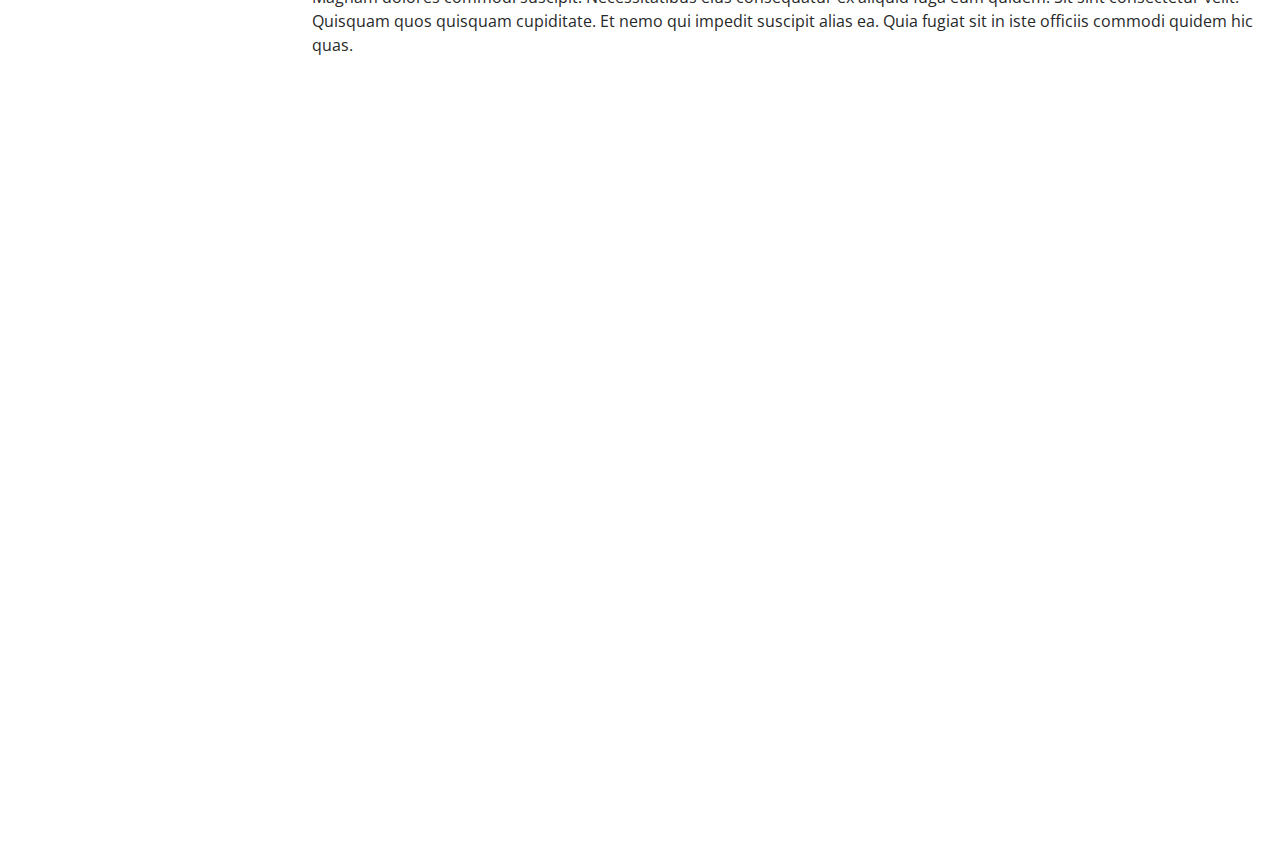
==== commit 4145a1eb: "updated bg and other" ====
--- a/index.html
+++ b/index.html
@@ -66,7 +66,7 @@
   <section id="hero" class="d-flex flex-column justify-content-center align-items-center">
     <div class="hero-container" data-aos="fade-in">
       <h1>Nicolas Bialek</h1>
-      <p>I'm <span class="typed" data-typed-items="Digital Marketing Manager, Content Manager, Social Media Specialist, Social Media Analyst"></span></p>
+      <p>I'm <span class="typed" data-typed-items="Digital Marketing Manager, Content Manager, Social Media Specialist, Social Media Analyst, The person you need."></span></p>
     </div>
   </section><!-- End Hero -->
 
@@ -78,7 +78,7 @@
 
         <div class="section-title">
           <h2>About</h2>
-          <p>Magnam dolores commodi suscipit. Necessitatibus eius consequatur ex aliquid fuga eum quidem. Sit sint consectetur velit. Quisquam quos quisquam cupiditate. Et nemo qui impedit suscipit alias ea. Quia fugiat sit in iste officiis commodi quidem hic quas.</p>
+          <p>Hello, I'm Nicolas and I am a Digital Marketer, I specialise in Marketing Brands, Specific Accounts (eg. Instagram, Twitter and Facebook) and Products. I also do Social Media Managing that includes physical products for example photography, videography and live recordings (May vary according to Location). </p>
         </div>
 
         <div class="row">
--- a/assets/css/style.css
+++ b/assets/css/style.css
@@ -221,8 +221,56 @@
 #hero {
   width: 100%;
   height: 100vh;
-  background: url("../img/Background/blue-lamborghini-huracan-4k-b4.jpg") top center;
+  background: url("../img/Background/pro/main.webp") top center;
   background-size: cover;
+  animation: change 40s infinite ease-in-out;
+}
+
+@keyframes change{
+  0%
+  {
+    background-image: url(../img/Background/pro/12.jpg);
+  }
+  10%
+  {
+    background-image: url(../img/Background/pro/other/insta.jpg);
+  }
+  20%
+  {
+    background-image: url(../img/Background/pro/other/meta.jpg);
+  }
+  30%
+  {
+    background-image: url(../img/Background/pro/other/sms.jpg);
+  }
+  40%
+  {
+    background-image: url(../img/Background/pro/other/snap.jpg);
+  }
+  50%
+  {
+    background-image: url(../img/Background/pro/other/telegram.jpg);
+  }
+  60%
+  {
+    background-image: url(../img/Background/pro/other/tiktok.jpg);
+  }
+  70%
+  {
+    background-image: url(../img/Background/pro/other/twitter.jpg);
+  }
+  80%
+  {
+    background-image: url(../img/Background/pro/other/yt.jpg);
+  }
+  90%
+  {
+    background-image: url(../img/Background/pro/other/iphone.jpg);
+  }
+  100%
+  {
+    background-image: url(../img/Background/pro/other/some\ socials.jpg);
+  }
 }
 
 #hero:before {
